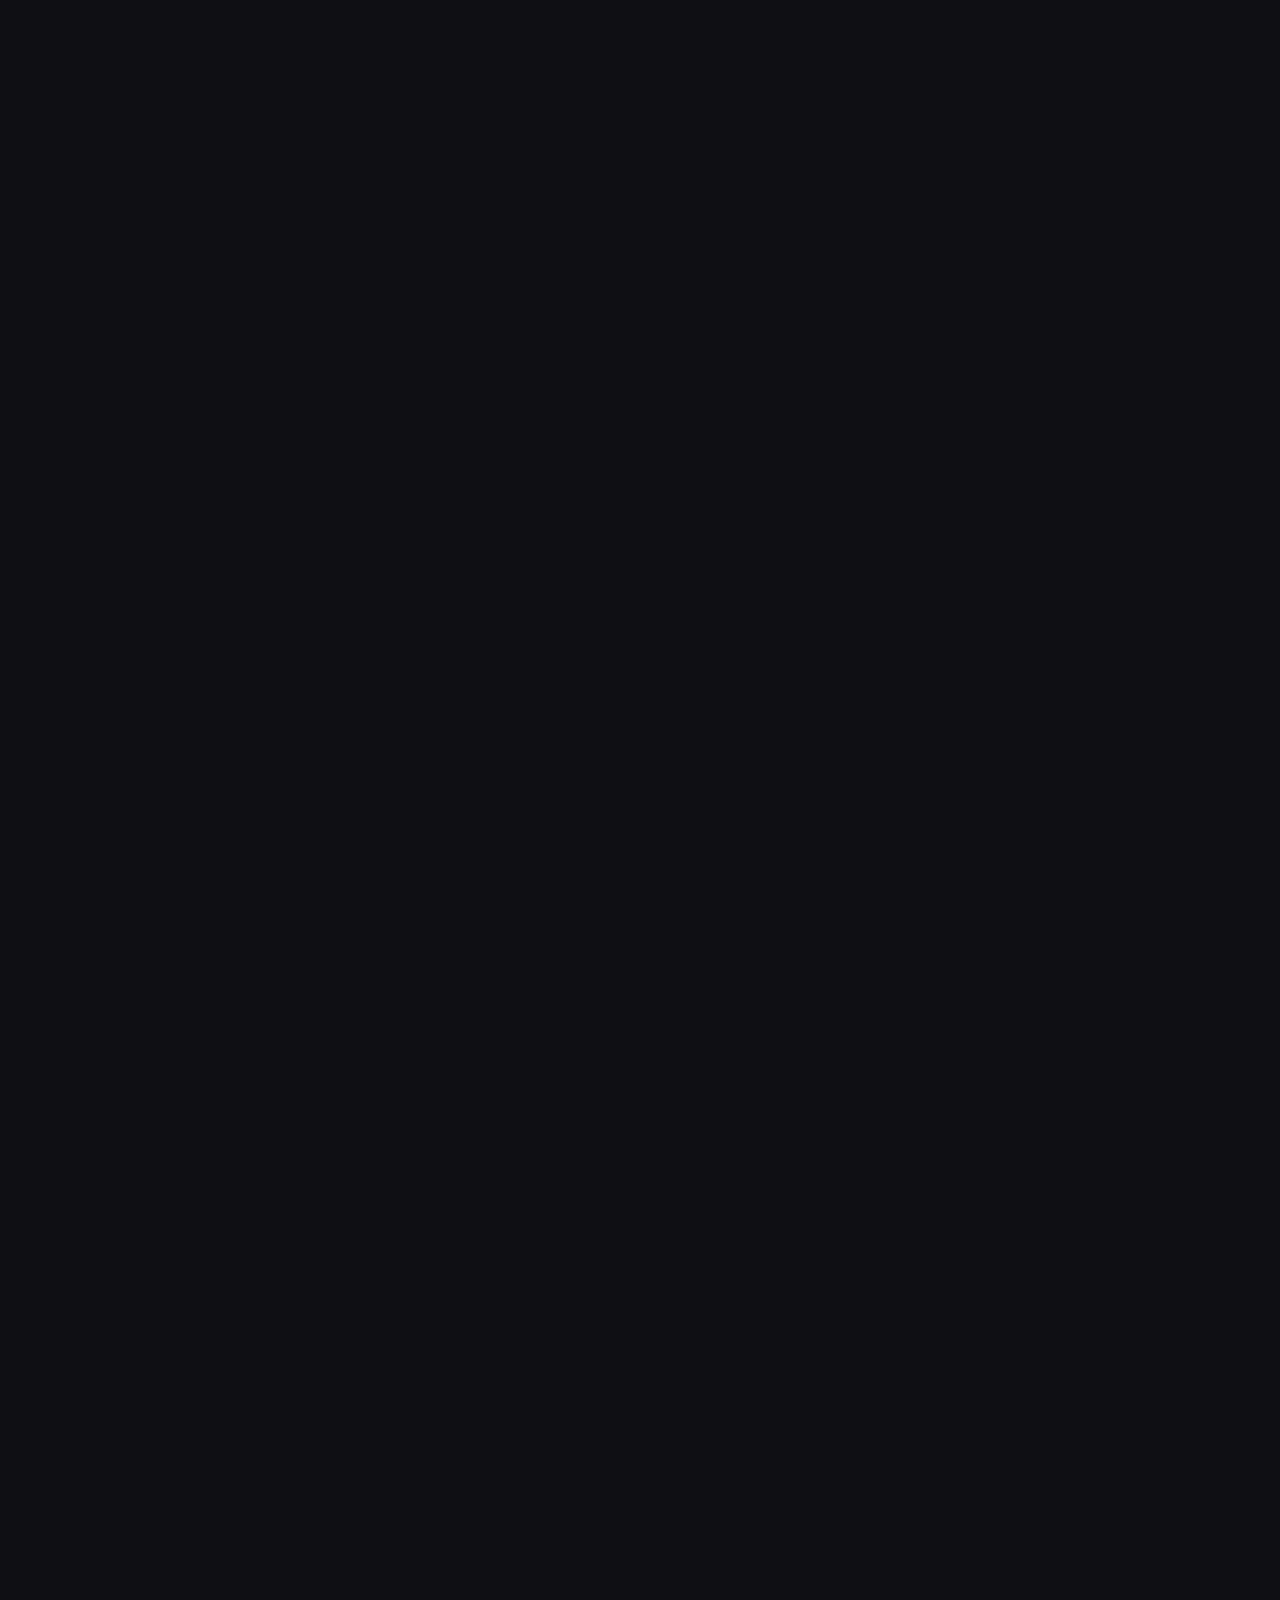
==== index.html @ 3dd62156 "Luxury portfolio redesign: champagne gold theme, premium animations, refined project cards" ====
<!-- Greater is He who is in me, than he who is in the world. Behold, "My grace is sufficient for you!" -->

<!DOCTYPE html>
<html lang="en">
<head>
    <meta charset="UTF-8">
    <meta name="viewport" content="width=device-width, initial-scale=1.0">
    <title>Wisani Chauke - Frontend Developer Portfolio</title>
    <meta name="description" content="Frontend Developer specializing in React, Vue.js, Angular. Building scalable web applications with modern technologies.">
    <meta name="keywords" content="Frontend Developer, React, Vue.js, Angular, TypeScript, Web Development">
    <meta name="author" content="Wisani Chauke">
    <link rel="stylesheet" href="assets/css/style.css">
    <link href="https://fonts.googleapis.com/css2?family=Inter:wght@300;400;500;600;700&family=Playfair+Display:wght@400;600;700&display=swap" rel="stylesheet">
    <link rel="stylesheet" href="https://cdnjs.cloudflare.com/ajax/libs/font-awesome/6.0.0/css/all.min.css">
</head>
<body>
    <!-- Navigation -->
    <nav class="navbar">
        <div class="nav-container">
            <div class="logo-text">Wisani Chauke</div>
            <ul class="nav-menu">
                <li><a href="#home" class="nav-link">Home</a></li>
                <li><a href="#about" class="nav-link">About</a></li>
                <li><a href="#skills" class="nav-link">Skills</a></li>
                <li><a href="#projects" class="nav-link">Projects</a></li>
                <li><a href="#contact" class="nav-link">Contact</a></li>
            </ul>
            <div class="theme-toggle">
                <button id="theme-toggle" aria-label="Toggle theme">
                    <span class="sun-icon">☀️</span>
                    <span class="moon-icon">🌙</span>
                </button>
            </div>
            <div class="hamburger" id="hamburger">
                <span></span>
                <span></span>
                <span></span>
            </div>
        </div>
    </nav>

    <!-- Hero Section -->
    <section id="home" class="hero">
        <div class="hero-background-effects">
            <div class="gradient-orb orb-1"></div>
            <div class="gradient-orb orb-2"></div>
            <div class="gradient-orb orb-3"></div>
        </div>
        <div class="hero-container">
            <div class="hero-content-premium">
                <div class="hero-badge">
                    <span class="badge-dot"></span>
                    <span>Available for Opportunities</span>
                </div>
                <h1 class="hero-title-premium">
                    <span class="title-line-1">Crafting</span>
                    <span class="title-line-2">Digital Solutions</span>
                    <span class="title-line-3">That Drive Results</span>
                </h1>
                <p class="hero-description">
                    Frontend Developer with <strong>99% accuracy</strong> track record from logistics operations. 
                    Specializing in <strong>React, Vue.js, and Angular</strong> to build scalable, 
                    user-focused applications that solve real business problems.
                </p>
                <div class="hero-stats-inline">
                    <div class="stat-inline">
                        <span class="stat-value">99%</span>
                        <span class="stat-text">Accuracy</span>
                    </div>
                    <div class="stat-divider"></div>
                    <div class="stat-inline">
                        <span class="stat-value">40%</span>
                        <span class="stat-text">Automation</span>
                    </div>
                    <div class="stat-divider"></div>
                    <div class="stat-inline">
                        <span class="stat-value">30%</span>
                        <span class="stat-text">Faster Dev</span>
                    </div>
                </div>
                <div class="hero-cta">
                    <a href="#projects" class="btn-premium btn-primary-premium">
                        <span>View Projects</span>
                        <i class="fas fa-arrow-right"></i>
                    </a>
                    <a href="#contact" class="btn-premium btn-secondary-premium">
                        <span>Let's Connect</span>
                        <i class="fas fa-paper-plane"></i>
                    </a>
                </div>
                <div class="hero-tech-stack">
                    <span class="tech-label">Tech Stack:</span>
                    <div class="tech-icons">
                        <span class="tech-icon" title="React">⚛️</span>
                        <span class="tech-icon" title="Vue.js">💚</span>
                        <span class="tech-icon" title="Angular">🅰️</span>
                        <span class="tech-icon" title="TypeScript">📘</span>
                        <span class="tech-icon" title="JavaScript">⚡</span>
                    </div>
                </div>
            </div>
        </div>
    </section>

    <!-- About Section -->
    <section id="about" class="about">
        <div class="container">
            <div class="section-header">
                <h2 class="section-title">About Me</h2>
                <p class="section-subtitle">
                    A passionate developer with expertise in modern web technologies
                </p>
            </div>
            <div class="about-content">
                <div class="about-text">
                    <p>
                        Frontend Developer with a proven track record of 99% accuracy and process excellence from logistics operations at DSV Transport & Logistics. Proficient in JavaScript, React, Vue.js, and Angular through intensive ALX Africa software engineering training. I specialize in building scalable, maintainable applications using modern frameworks and best practices.
                    </p>
                    <p>
                        I combine technical skills with real-world operational experience to build reliable, user-focused applications that solve business problems. Demonstrated ability to automate processes (40% efficiency gain), master new technologies rapidly, and deliver results in high-pressure environments. Based in Midrand, South Africa, delivering work that meets global standards.
                    </p>
                    <div class="about-stats">
                        <div class="stat">
                            <span class="stat-number">99%</span>
                            <span class="stat-label">Fulfillment Accuracy</span>
                        </div>
                        <div class="stat">
                            <span class="stat-number">40%</span>
                            <span class="stat-label">Process Automation</span>
                        </div>
                        <div class="stat">
                            <span class="stat-number">30%</span>
                            <span class="stat-label">Faster Development (AI)</span>
                        </div>
                    </div>
                </div>
            </div>
        </div>
    </section>

    <!-- Skills Section -->
    <section id="skills" class="skills">
        <div class="container">
            <div class="section-header">
                <h2 class="section-title">Technical Skills</h2>
                <p class="section-subtitle">
                    Modern technologies and frameworks I work with
                </p>
            </div>
            <div class="skills-grid">
                <div class="skill-category">
                    <h3><i class="fas fa-layer-group"></i> Frontend Frameworks</h3>
                    <div class="skill-tags">
                        <span class="skill-tag expert">Vue.js</span>
                        <span class="skill-tag expert">Angular</span>
                        <span class="skill-tag expert">React</span>
                        <span class="skill-tag expert">Nuxt.js</span>
                    </div>
                </div>
                <div class="skill-category">
                    <h3><i class="fas fa-code"></i> Languages & Core</h3>
                    <div class="skill-tags">
                        <span class="skill-tag expert">JavaScript</span>
                        <span class="skill-tag expert">TypeScript</span>
                        <span class="skill-tag expert">HTML/CSS</span>
                    </div>
                </div>
                <div class="skill-category">
                    <h3><i class="fas fa-vial"></i> Testing & Quality</h3>
                    <div class="skill-tags">
                        <span class="skill-tag advanced">Jest</span>
                        <span class="skill-tag advanced">Unit Testing</span>
                        <span class="skill-tag advanced">Test Automation</span>
                    </div>
                </div>
                <div class="skill-category">
                    <h3><i class="fas fa-tools"></i> DevOps & Tools</h3>
                    <div class="skill-tags">
                        <span class="skill-tag expert">Git/GitHub</span>
                        <span class="skill-tag advanced">CI/CD</span>
                        <span class="skill-tag advanced">Webpack</span>
                    </div>
                </div>
                <div class="skill-category">
                    <h3><i class="fas fa-palette"></i> Design & UX</h3>
                    <div class="skill-tags">
                        <span class="skill-tag advanced">Figma</span>
                        <span class="skill-tag advanced">Storybook</span>
                        <span class="skill-tag expert">Responsive Design</span>
                    </div>
                </div>
            </div>
        </div>
    </section>

    <!-- Education Section -->
    <section id="education" class="about">
        <div class="container">
            <div class="section-header">
                <h2 class="section-title">Education & Certifications</h2>
                <p class="section-subtitle">
                    Continuous learning and professional development
                </p>
            </div>
            <div class="about-content">
                <div class="about-text">
                    <div class="education-item">
                        <h3><i class="fas fa-code"></i> Software Engineering</h3>
                        <h4>ALX Africa</h4>
                        <p>Frontend Specialization - Advanced. Comprehensive training in modern JavaScript frameworks (React, Vue.js, Angular), responsive design, and industry-standard development practices.</p>
                    </div>
                    <div class="education-item">
                        <h3><i class="fas fa-graduation-cap"></i> Professional Foundations</h3>
                        <h4>ALX Africa</h4>
                        <p>Leadership & Communication Excellence. Professional development program covering communication, teamwork, and workplace excellence.</p>
                    </div>
                    <div class="education-item">
                        <h3><i class="fas fa-robot"></i> AI Starter Kit</h3>
                        <h4>ALX Africa</h4>
                        <p>AI & Skills Development. Comprehensive AI fundamentals covering machine learning, AI tools, and practical implementation for development acceleration.</p>
                    </div>
                </div>
            </div>
        </div>
    </section>

    <!-- Projects Section -->
    <section id="projects" class="projects">
        <div class="container">
            <div class="section-header-premium">
                <span class="section-label">Portfolio</span>
                <h2 class="section-title-premium">Featured Work</h2>
                <p class="section-subtitle-premium">
                    Crafting scalable solutions with modern frameworks and best practices
                </p>
            </div>
            <div class="projects-grid-premium">
                <div class="project-card-premium featured">
                    <div class="project-number">01</div>
                    <div class="project-image-premium">
                        <div class="project-gradient"></div>
                    </div>
                    <div class="project-content-premium">
                        <h3>Enterprise Design System</h3>
                        <p>Scalable component library with micro-frontend architecture, built for enterprise-level applications</p>
                        <div class="project-tech-premium">
                            <span>React</span>
                            <span>TypeScript</span>
                            <span>Storybook</span>
                            <span>Webpack</span>
                        </div>
                        <div class="project-links-premium">
                            <a href="https://enterprisedesignsystem.netlify.app/" target="_blank" class="project-link-btn">
                                <span>Live Demo</span>
                                <i class="fas fa-external-link-alt"></i>
                            </a>
                            <a href="https://github.com/okWiser/enterprise-design-system" target="_blank" class="project-link-icon">
                                <i class="fab fa-github"></i>
                            </a>
                        </div>
                    </div>
                </div>
                
                <div class="project-card-premium">
                    <div class="project-number">02</div>
                    <div class="project-image-premium">
                        <div class="project-gradient"></div>
                    </div>
                    <div class="project-content-premium">
                        <h3>AI-Powered SaaS Dashboard</h3>
                        <p>Real-time analytics platform with ML integration and advanced data visualization</p>
                        <div class="project-tech-premium">
                            <span>Vue.js</span>
                            <span>Nuxt.js</span>
                            <span>Vuetify</span>
                            <span>Pinia</span>
                        </div>
                        <div class="project-links-premium">
                            <a href="https://stratosai.netlify.app/" target="_blank" class="project-link-btn">
                                <span>Live Demo</span>
                                <i class="fas fa-external-link-alt"></i>
                            </a>
                            <a href="https://github.com/okWiser/StratosAI-Command-Center" target="_blank" class="project-link-icon">
                                <i class="fab fa-github"></i>
                            </a>
                        </div>
                    </div>
                </div>
                
                <div class="project-card-premium">
                    <div class="project-number">03</div>
                    <div class="project-image-premium">
                        <div class="project-gradient"></div>
                    </div>
                    <div class="project-content-premium">
                        <h3>Healthcare Management System</h3>
                        <p>HIPAA-compliant patient portal with telemedicine features and secure data handling</p>
                        <div class="project-status">In Development</div>
                        <div class="project-tech-premium">
                            <span>Angular</span>
                            <span>TypeScript</span>
                            <span>RxJS</span>
                            <span>NgRx</span>
                        </div>
                        <div class="project-links-premium">
                            <a href="https://mediq-wisani.netlify.app/" target="_blank" class="project-link-btn">
                                <span>Live Demo</span>
                                <i class="fas fa-external-link-alt"></i>
                            </a>
                            <a href="https://github.com/okWiser/MediQ" target="_blank" class="project-link-icon">
                                <i class="fab fa-github"></i>
                            </a>
                        </div>
                    </div>
                </div>
                
                <div class="project-card-premium">
                    <div class="project-number">04</div>
                    <div class="project-image-premium">
                        <div class="project-gradient"></div>
                    </div>
                    <div class="project-content-premium">
                        <h3>Currency Ease</h3>
                        <p>Enterprise-grade currency converter with PWA capabilities and offline functionality</p>
                        <div class="project-tech-premium">
                            <span>React</span>
                            <span>TypeScript</span>
                            <span>Zustand</span>
                            <span>Tailwind</span>
                        </div>
                        <div class="project-links-premium">
                            <a href="https://currency-ease.vercel.app/" target="_blank" class="project-link-btn">
                                <span>Live Demo</span>
                                <i class="fas fa-external-link-alt"></i>
                            </a>
                            <a href="https://github.com/okWiser/currency-converter" target="_blank" class="project-link-icon">
                                <i class="fab fa-github"></i>
                            </a>
                        </div>
                    </div>
                </div>
            </div>
        </div>
    </section>

    <!-- Contact Section -->
    <section id="contact" class="contact">
        <div class="container">
            <div class="section-header">
                <h2 class="section-title">Let's Create Something Extraordinary</h2>
                <p class="section-subtitle">
                    Transform your vision into reality. Reach out for collaborations, opportunities, or just to connect.
                </p>
            </div>
            <div class="contact-wrapper">
                <div class="contact-form-section">
                    <div class="form-header">
                        <h3>Send a Message</h3>
                        <p>I'll respond within 24 hours</p>
                    </div>
                    <form class="contact-form" id="contactForm">
                        <div class="form-row">
                            <div class="form-group">
                                <label for="name">Full Name</label>
                                <input type="text" id="name" name="name" placeholder="John Doe" required>
                            </div>
                            <div class="form-group">
                                <label for="email">Email Address</label>
                                <input type="email" id="email" name="email" placeholder="john@example.com" required>
                            </div>
                        </div>
                        <div class="form-group">
                            <label for="subject">Subject</label>
                            <input type="text" id="subject" name="subject" placeholder="Project Inquiry" required>
                        </div>
                        <div class="form-group">
                            <label for="message">Message</label>
                            <textarea id="message" name="message" rows="5" placeholder="Tell me about your project or inquiry..." required></textarea>
                        </div>
                        <button type="submit" class="btn btn-primary btn-submit">
                            <span>Send Message</span>
                            <i class="fas fa-paper-plane"></i>
                        </button>
                    </form>
                </div>
                
                <div class="contact-card-wrapper">
                    <div class="contact-card">
                        <div class="card-glow"></div>
                        <div class="card-content">
                            <div class="card-icon">
                                <i class="fas fa-address-card"></i>
                            </div>
                            <h3>Complete Contact Details</h3>
                            <p>Access my full contact information, social profiles, and download my resume</p>
                            <div class="card-features">
                                <div class="feature-item">
                                    <i class="fas fa-check-circle"></i>
                                    <span>Direct Contact Info</span>
                                </div>
                                <div class="feature-item">
                                    <i class="fas fa-check-circle"></i>
                                    <span>Social Profiles</span>
                                </div>
                                <div class="feature-item">
                                    <i class="fas fa-check-circle"></i>
                                    <span>Resume Download</span>
                                </div>
                                <div class="feature-item">
                                    <i class="fas fa-check-circle"></i>
                                    <span>QR Code Access</span>
                                </div>
                            </div>
                            <a href="contact.html" class="btn-card-primary">
                                <span>View Full Contact Page</span>
                                <i class="fas fa-arrow-right"></i>
                            </a>
                        </div>
                    </div>
                </div>
            </div>
        </div>
    </section>

    <script src="assets/js/script.js"></script>
</body>
</html>
---- assets/css/style.css ----
/* Reset and Base Styles */
* {
    margin: 0;
    padding: 0;
    box-sizing: border-box;
}

:root {
    /* Sophisticated Luxury Color Palette */
    --bg-primary: #0f0f14;
    --bg-secondary: #1a1a24;
    --bg-tertiary: #252532;
    --text-primary: #f5f5f7;
    --text-secondary: #c4c4cc;
    --text-muted: #8e8e93;
    
    /* Elegant Accent Colors - Inspired by luxury brands */
    --accent-primary: #c9a55a;      /* Champagne Gold */
    --accent-secondary: #9b7e5c;    /* Bronze */
    --accent-tertiary: #d4af6a;     /* Warm Gold */
    --accent-highlight: #e8d4a8;    /* Light Gold */
    --accent-success: #7fb069;      /* Sage Green */
    
    --border-color: #2d2d3a;
    --glass-bg: rgba(255, 255, 255, 0.03);
    --glass-border: rgba(201, 165, 90, 0.15);
    
    /* Typography */
    --font-primary: 'Inter', -apple-system, BlinkMacSystemFont, sans-serif;
    --font-display: 'Playfair Display', serif;
    
    /* Spacing */
    --section-padding: 120px 0;
    --container-padding: 0 2rem;
    
    /* Transitions */
    --transition: all 0.3s cubic-bezier(0.4, 0, 0.2, 1);
}

[data-theme="light"] {
    --bg-primary: #fafaf9;
    --bg-secondary: #f5f5f4;
    --bg-tertiary: #e7e5e4;
    --text-primary: #1c1917;
    --text-secondary: #57534e;
    --text-muted: #a8a29e;
    
    --accent-primary: #a67c52;      /* Rich Brown Gold */
    --accent-secondary: #8b6f47;    /* Deep Bronze */
    --accent-tertiary: #c9a55a;     /* Bright Gold */
    --accent-highlight: #d4af6a;    /* Light Gold */
    --accent-success: #6b9b5a;      /* Forest Green */
    
    --border-color: #e7e5e4;
    --glass-bg: rgba(0, 0, 0, 0.02);
    --glass-border: rgba(166, 124, 82, 0.2);
}

html {
    scroll-behavior: smooth;
}

body {
    font-family: var(--font-primary);
    background-color: var(--bg-primary);
    color: var(--text-primary);
    line-height: 1.6;
    overflow-x: hidden;
}

.container {
    max-width: 1200px;
    margin: 0 auto;
    padding: var(--container-padding);
}

/* Navigation */
.navbar {
    position: fixed;
    top: 0;
    width: 100%;
    background: rgba(10, 10, 10, 0.8);
    backdrop-filter: blur(20px);
    border-bottom: 1px solid var(--border-color);
    z-index: 1000;
    transition: var(--transition);
}

[data-theme="light"] .navbar {
    background: rgba(255, 255, 255, 0.8);
}

.nav-container {
    max-width: 1200px;
    margin: 0 auto;
    padding: 1rem 2rem;
    display: flex;
    justify-content: space-between;
    align-items: center;
}

.logo-text {
    font-family: var(--font-display);
    font-size: 1.5rem;
    font-weight: 700;
    background: linear-gradient(135deg, var(--accent-primary), var(--accent-secondary));
    -webkit-background-clip: text;
    -webkit-text-fill-color: transparent;
}

.nav-menu {
    display: flex;
    list-style: none;
    gap: 1.5rem;
}

.nav-link {
    color: var(--text-secondary);
    text-decoration: none;
    font-weight: 500;
    transition: var(--transition);
    position: relative;
}

.nav-link:hover {
    color: var(--accent-primary);
}

.nav-link::after {
    content: '';
    position: absolute;
    bottom: -5px;
    left: 0;
    width: 0;
    height: 2px;
    background: var(--accent-primary);
    transition: var(--transition);
}

.nav-link:hover::after {
    width: 100%;
}

.theme-toggle button {
    background: none;
    border: none;
    color: var(--text-primary);
    cursor: pointer;
    padding: 0.5rem;
    border-radius: 50%;
    transition: var(--transition);
}

.theme-toggle button:hover {
    background: var(--glass-bg);
}

/* Theme Toggle Icons - Complete Reset */
.theme-toggle .sun-icon,
.theme-toggle .moon-icon {
    display: none;
    font-size: 1.2rem;
}

/* Light mode - show moon icon only */
html[data-theme="light"] .theme-toggle .moon-icon {
    display: inline-block;
}

html[data-theme="light"] .theme-toggle .sun-icon {
    display: none;
}

/* Dark mode - show sun icon only */
html[data-theme="dark"] .theme-toggle .sun-icon,
html:not([data-theme]) .theme-toggle .sun-icon {
    display: inline-block;
}

html[data-theme="dark"] .theme-toggle .moon-icon,
html:not([data-theme]) .theme-toggle .moon-icon {
    display: none;
}

.hamburger {
    display: none;
    flex-direction: column;
    cursor: pointer;
}

.hamburger span {
    width: 25px;
    height: 3px;
    background: var(--text-primary);
    margin: 3px 0;
    transition: var(--transition);
}

/* Hero Section */
.hero {
    min-height: 100vh;
    display: flex;
    align-items: center;
    padding: 120px 0 80px;
    background: linear-gradient(135deg, var(--bg-primary) 0%, var(--bg-secondary) 100%);
    position: relative;
    overflow: hidden;
}

.hero::before {
    content: '';
    position: absolute;
    top: 0;
    left: 0;
    right: 0;
    bottom: 0;
    background: 
        radial-gradient(circle at 20% 50%, rgba(59, 130, 246, 0.1) 0%, transparent 50%),
        radial-gradient(circle at 80% 80%, rgba(139, 92, 246, 0.1) 0%, transparent 50%),
        radial-gradient(circle at 40% 20%, rgba(251, 191, 36, 0.1) 0%, transparent 50%);
}

.hero-container {
    max-width: 1200px;
    margin: 0 auto;
    padding: 0 2rem;
    position: relative;
    z-index: 2;
}

.hero-content {
    display: grid;
    grid-template-columns: 1fr 1fr;
    gap: 4rem;
    align-items: center;
}

.hero-title {
    font-family: var(--font-display);
    font-size: clamp(2.5rem, 5vw, 4rem);
    font-weight: 700;
    line-height: 1.1;
    margin-bottom: 1.5rem;
}

.gradient-text {
    background: linear-gradient(135deg, var(--accent-primary), var(--accent-secondary));
    -webkit-background-clip: text;
    -webkit-text-fill-color: transparent;
}

.typewriter {
    display: inline-block;
    border-right: 2px solid var(--accent-primary);
    white-space: nowrap;
    overflow: hidden;
    animation: typing 3.5s steps(30, end), blink-caret 0.75s step-end infinite;
}

@keyframes typing {
    from { width: 0 }
    to { width: 100% }
}

@keyframes blink-caret {
    from, to { border-color: transparent }
    50% { border-color: var(--accent-primary) }
}

.hero-subtitle {
    font-size: 1.25rem;
    color: var(--text-secondary);
    margin-bottom: 1.25rem;
    line-height: 1.6;
}

.hero-buttons {
    display: flex;
    gap: 1rem;
    flex-wrap: wrap;
}

.btn {
    padding: 1rem 2rem;
    border: none;
    border-radius: 50px;
    font-weight: 600;
    text-decoration: none;
    display: inline-flex;
    align-items: center;
    justify-content: center;
    transition: var(--transition);
    cursor: pointer;
    font-size: 1rem;
}

.btn-primary {
    background: linear-gradient(135deg, var(--accent-primary), var(--accent-secondary));
    color: white;
    box-shadow: 0 4px 15px rgba(59, 130, 246, 0.4);
}

.btn-primary:hover {
    transform: translateY(-2px);
    box-shadow: 0 8px 25px rgba(59, 130, 246, 0.6);
}

.btn-secondary {
    background: transparent;
    color: var(--text-primary);
    border: 2px solid var(--border-color);
}

.btn-secondary:hover {
    background: var(--accent-primary);
    color: white;
    border-color: var(--accent-primary);
}

.hero-visual {
    position: relative;
}

.hero-image-container {
    position: relative;
    width: 400px;
    height: 400px;
    margin: 0 auto;
}

.hero-image {
    width: 100%;
    height: 100%;
    background: linear-gradient(135deg, var(--accent-primary), var(--accent-secondary));
    border-radius: 50%;
    position: relative;
    overflow: hidden;
    box-shadow: 0 20px 40px rgba(0, 0, 0, 0.3);
}

.hero-image::before {
    content: '';
    position: absolute;
    top: 50%;
    left: 50%;
    transform: translate(-50%, -50%);
    width: 80%;
    height: 80%;
    background: var(--bg-primary);
    border-radius: 50%;
}

.floating-elements {
    position: absolute;
    top: 0;
    left: 0;
    width: 100%;
    height: 100%;
}

.floating-element {
    position: absolute;
    width: 20px;
    height: 20px;
    background: var(--accent-gold);
    border-radius: 50%;
    opacity: 0.7;
    animation: float 6s ease-in-out infinite;
}

.floating-element:nth-child(1) {
    top: 20%;
    left: 10%;
    animation-delay: 0s;
}

.floating-element:nth-child(2) {
    top: 60%;
    right: 10%;
    animation-delay: 2s;
}

.floating-element:nth-child(3) {
    bottom: 20%;
    left: 30%;
    animation-delay: 4s;
}

@keyframes float {
    0%, 100% {
        transform: translateY(0px) rotate(0deg);
    }
    50% {
        transform: translateY(-20px) rotate(180deg);
    }
}

/* Section Styles */
.section-header {
    text-align: center;
    margin-bottom: 4rem;
}

.section-title {
    font-family: var(--font-display);
    font-size: clamp(2rem, 4vw, 3rem);
    font-weight: 600;
    margin-bottom: 1rem;
    background: linear-gradient(135deg, var(--text-primary), var(--text-secondary));
    -webkit-background-clip: text;
    -webkit-text-fill-color: transparent;
}

.section-subtitle {
    font-size: 1.25rem;
    color: var(--text-secondary);
    max-width: 600px;
    margin: 0 auto;
}

/* Projects Section */
.projects {
    padding: var(--section-padding);
    background: var(--bg-primary);
}

.projects-grid {
    display: grid;
    grid-template-columns: repeat(auto-fit, minmax(350px, 1fr));
    gap: 1.5rem;
    margin-top: 3rem;
}

.project-card {
    background: var(--glass-bg);
    border: 1px solid var(--glass-border);
    border-radius: 12px;
    overflow: hidden;
    transition: var(--transition);
    cursor: pointer;
    opacity: 0.7;
}

.project-card:hover {
    transform: translateY(-8px);
    box-shadow: 0 20px 40px rgba(0, 0, 0, 0.2);
    opacity: 1;
}

.project-image {
    height: 250px;
    background: linear-gradient(135deg, var(--accent-primary), var(--accent-secondary));
    position: relative;
    overflow: hidden;
}

.project-overlay {
    position: absolute;
    top: 0;
    left: 0;
    right: 0;
    bottom: 0;
    background: rgba(0, 0, 0, 0.8);
    color: white;
    padding: 2rem;
    display: flex;
    flex-direction: column;
    justify-content: center;
    opacity: 0;
    transition: var(--transition);
}

.project-card:hover .project-overlay {
    opacity: 1;
}

.project-overlay h3 {
    font-size: 1.5rem;
    font-weight: 600;
    margin-bottom: 1rem;
}

.project-overlay p {
    margin-bottom: 1.5rem;
    line-height: 1.6;
}

.project-tech {
    display: flex;
    flex-wrap: wrap;
    gap: 0.5rem;
}

.project-tech span {
    background: rgba(255, 255, 255, 0.2);
    padding: 0.25rem 0.75rem;
    border-radius: 16px;
    font-size: 0.75rem;
    font-weight: 500;
}

/* About Section */
.about {
    padding: var(--section-padding);
    background: var(--bg-secondary);
}

.about-content {
    display: grid;
    grid-template-columns: 2fr 1fr;
    gap: 4rem;
    align-items: center;
}

.about-text p {
    font-size: 1.125rem;
    color: var(--text-secondary);
    margin-bottom: 1.25rem;
    line-height: 1.8;
}

.about-stats {
    display: flex;
    gap: 1.5rem;
    flex-wrap: wrap;
}

.stat {
    text-align: center;
}

.stat-number {
    display: block;
    font-size: 2.5rem;
    font-weight: 700;
    color: var(--accent-primary);
    font-family: var(--font-display);
}

.stat-label {
    font-size: 0.75rem;
    color: var(--text-secondary);
    text-transform: uppercase;
    letter-spacing: 0.05em;
}

/* Education Items */
.education-item {
    margin-bottom: 1.25rem;
}

.education-item h3 {
    font-size: 1.25rem;
    font-weight: 600;
    color: var(--text-primary);
    margin-bottom: 0.5rem;
    display: flex;
    align-items: center;
    gap: 0.75rem;
}

.education-item h3 i {
    color: var(--accent-primary);
    font-size: 1.1rem;
}

.education-item h4 {
    font-size: 1rem;
    font-weight: 500;
    color: var(--accent-secondary);
    margin-bottom: 0.75rem;
}

.education-item p {
    font-size: 1rem;
    color: var(--text-secondary);
    line-height: 1.6;
    margin-bottom: 0;
}

/* Contact Section Styles */
.contact-section {
    padding: 120px 0;
    background: var(--bg-primary);
    position: relative;
    min-height: 100vh;
}

.contact-section::before {
    content: '';
    position: absolute;
    top: 0;
    left: 0;
    right: 0;
    bottom: 0;
    background: 
        radial-gradient(circle at 20% 80%, rgba(59, 130, 246, 0.05) 0%, transparent 50%),
        radial-gradient(circle at 80% 20%, rgba(139, 92, 246, 0.05) 0%, transparent 50%);
    z-index: 1;
}

.contact-section .container {
    position: relative;
    z-index: 2;
}

.contact-content {
    display: grid;
    grid-template-columns: 1fr 1fr;
    gap: 4rem;
    align-items: start;
}

.contact-info {
    display: flex;
    flex-direction: column;
    gap: 1.5rem;
}

.contact-subtitle {
    font-family: var(--font-display);
    font-size: 1.5rem;
    font-weight: 600;
    margin-bottom: 1rem;
    color: var(--text-primary);
}

.contact-details {
    display: flex;
    flex-direction: column;
    gap: 1.5rem;
}

.contact-item {
    display: flex;
    align-items: center;
    gap: 1rem;
    padding: 1rem;
    background: var(--glass-bg);
    border: 1px solid var(--glass-border);
    border-radius: 12px;
    transition: var(--transition);
}

.contact-item:hover {
    background: var(--bg-secondary);
    transform: translateY(-2px);
}

.contact-icon {
    width: 40px;
    height: 40px;
    display: flex;
    align-items: center;
    justify-content: center;
    background: linear-gradient(135deg, var(--accent-primary), var(--accent-secondary));
    border-radius: 50%;
    font-size: 1.2rem;
    flex-shrink: 0;
}

.contact-item h4 {
    font-size: 1rem;
    font-weight: 600;
    color: var(--text-primary);
    margin-bottom: 0.25rem;
}

.contact-item a,
.contact-item p {
    color: var(--text-secondary);
    text-decoration: none;
    transition: var(--transition);
}

.contact-item a:hover {
    color: var(--accent-primary);
}

.resume-download {
    background: var(--glass-bg);
    border: 1px solid var(--glass-border);
    border-radius: 12px;
    padding: 2rem;
    text-align: center;
}

.resume-download p {
    color: var(--text-secondary);
    margin-bottom: 1.5rem;
}

.download-btn {
    display: inline-flex;
    align-items: center;
    gap: 0.5rem;
    padding: 1rem 2rem;
    background: linear-gradient(135deg, var(--accent-primary), var(--accent-secondary));
    color: white;
    text-decoration: none;
    border-radius: 50px;
    font-weight: 600;
    transition: var(--transition);
    box-shadow: 0 4px 15px rgba(59, 130, 246, 0.4);
}

.download-btn:hover {
    transform: translateY(-2px);
    box-shadow: 0 8px 25px rgba(59, 130, 246, 0.6);
}

.download-icon {
    font-size: 1.2rem;
}

.contact-form-container {
    background: var(--glass-bg);
    border: 1px solid var(--glass-border);
    border-radius: 12px;
    padding: 2rem;
}

.contact-form {
    display: flex;
    flex-direction: column;
    gap: 1.5rem;
}

.form-group {
    display: flex;
    flex-direction: column;
    gap: 0.5rem;
}

.form-group label {
    font-size: 0.75rem;
    font-weight: 600;
    color: var(--text-primary);
}

.form-group input,
.form-group textarea {
    padding: 1rem;
    background: var(--bg-secondary);
    border: 1px solid var(--border-color);
    border-radius: 8px;
    color: var(--text-primary);
    font-family: var(--font-primary);
    transition: var(--transition);
}

.form-group input:focus,
.form-group textarea:focus {
    outline: none;
    border-color: var(--accent-primary);
    box-shadow: 0 0 0 2px rgba(59, 130, 246, 0.2);
}

.form-group input::placeholder,
.form-group textarea::placeholder {
    color: var(--text-muted);
}

.submit-btn {
    display: inline-flex;
    align-items: center;
    justify-content: center;
    gap: 0.5rem;
    padding: 1rem 2rem;
    background: linear-gradient(135deg, var(--accent-primary), var(--accent-secondary));
    color: white;
    border: none;
    border-radius: 50px;
    font-weight: 600;
    cursor: pointer;
    transition: var(--transition);
    box-shadow: 0 4px 15px rgba(59, 130, 246, 0.4);
}

.submit-btn:hover {
    transform: translateY(-2px);
    box-shadow: 0 8px 25px rgba(59, 130, 246, 0.6);
}

.send-icon {
    font-size: 1.2rem;
    transition: var(--transition);
}

.submit-btn:hover .send-icon {
    transform: translateX(4px);
}

/* Contact Section for other pages */
.contact {
    padding: var(--section-padding);
    background: var(--bg-secondary);
    position: relative;
    overflow: hidden;
}

.contact::before {
    content: '';
    position: absolute;
    top: 0;
    left: 0;
    right: 0;
    bottom: 0;
    background: 
        radial-gradient(circle at 10% 20%, rgba(59, 130, 246, 0.08) 0%, transparent 40%),
        radial-gradient(circle at 90% 80%, rgba(139, 92, 246, 0.08) 0%, transparent 40%);
    pointer-events: none;
}

.contact .container {
    position: relative;
    z-index: 2;
}

.contact-wrapper {
    display: grid;
    grid-template-columns: 1.5fr 1fr;
    gap: 4rem;
    align-items: start;
    margin-top: 3rem;
}

/* Contact Form Section */
.contact-form-section {
    background: var(--glass-bg);
    border: 1px solid var(--glass-border);
    border-radius: 24px;
    padding: 3rem;
    backdrop-filter: blur(10px);
    box-shadow: 0 20px 60px rgba(0, 0, 0, 0.1);
}

.form-header {
    margin-bottom: 1.25rem;
}

.form-header h3 {
    font-family: var(--font-display);
    font-size: 2rem;
    font-weight: 600;
    color: var(--text-primary);
    margin-bottom: 0.5rem;
}

.form-header p {
    color: var(--text-secondary);
    font-size: 1rem;
}

.contact-form {
    display: flex;
    flex-direction: column;
    gap: 1.5rem;
}

.form-row {
    display: grid;
    grid-template-columns: 1fr 1fr;
    gap: 1.5rem;
}

.form-group {
    display: flex;
    flex-direction: column;
    gap: 0.5rem;
}

.form-group label {
    font-size: 0.75rem;
    font-weight: 600;
    color: var(--text-primary);
    text-transform: uppercase;
    letter-spacing: 0.05em;
}

.form-group input,
.form-group textarea {
    padding: 1rem 1.25rem;
    background: var(--bg-primary);
    border: 2px solid var(--border-color);
    border-radius: 12px;
    color: var(--text-primary);
    font-family: var(--font-primary);
    font-size: 1rem;
    transition: var(--transition);
}

.form-group input:focus,
.form-group textarea:focus {
    outline: none;
    border-color: var(--accent-primary);
    box-shadow: 0 0 0 4px rgba(59, 130, 246, 0.1);
    transform: translateY(-2px);
}

.form-group input::placeholder,
.form-group textarea::placeholder {
    color: var(--text-muted);
}

.form-group textarea {
    resize: vertical;
    min-height: 120px;
}

.btn-submit {
    margin-top: 1rem;
    display: inline-flex;
    align-items: center;
    justify-content: center;
    gap: 0.75rem;
    padding: 1.25rem 2.5rem;
    font-size: 1.1rem;
}

.btn-submit i {
    transition: transform 0.3s ease;
}

.btn-submit:hover i {
    transform: translateX(5px);
}

/* Contact Card Wrapper */
.contact-card-wrapper {
    position: sticky;
    top: 120px;
}

/* Elegant Contact Card */
.contact-card {
    position: relative;
    background: linear-gradient(135deg, var(--bg-primary) 0%, var(--bg-secondary) 100%);
    border: 2px solid var(--glass-border);
    border-radius: 32px;
    padding: 3rem 2.5rem;
    overflow: hidden;
    box-shadow: 
        0 20px 60px rgba(0, 0, 0, 0.15),
        inset 0 1px 0 rgba(255, 255, 255, 0.1);
    transition: all 0.5s cubic-bezier(0.4, 0, 0.2, 1);
}

.contact-card::before {
    content: '';
    position: absolute;
    top: 0;
    left: 0;
    right: 0;
    height: 4px;
    background: linear-gradient(90deg, 
        var(--accent-primary) 0%, 
        var(--accent-secondary) 50%, 
        var(--accent-gold) 100%);
}

.contact-card:hover {
    transform: translateY(-10px) scale(1.02);
    box-shadow: 
        0 30px 80px rgba(0, 0, 0, 0.25),
        inset 0 1px 0 rgba(255, 255, 255, 0.15);
    border-color: var(--accent-primary);
}

/* Animated Glow Effect */
.card-glow {
    position: absolute;
    top: -50%;
    left: -50%;
    width: 200%;
    height: 200%;
    background: radial-gradient(circle, 
        rgba(59, 130, 246, 0.15) 0%, 
        transparent 70%);
    opacity: 0;
    transition: opacity 0.5s ease;
    pointer-events: none;
}

.contact-card:hover .card-glow {
    opacity: 1;
    animation: rotateGlow 8s linear infinite;
}

@keyframes rotateGlow {
    0% { transform: rotate(0deg); }
    100% { transform: rotate(360deg); }
}

/* Card Content */
.card-content {
    position: relative;
    z-index: 2;
    text-align: center;
}

.card-icon {
    width: 80px;
    height: 80px;
    margin: 0 auto 1.5rem;
    background: linear-gradient(135deg, var(--accent-primary), var(--accent-secondary));
    border-radius: 24px;
    display: flex;
    align-items: center;
    justify-content: center;
    font-size: 2.5rem;
    color: white;
    box-shadow: 0 10px 30px rgba(59, 130, 246, 0.4);
    transition: var(--transition);
}

.contact-card:hover .card-icon {
    transform: scale(1.1) rotate(5deg);
    box-shadow: 0 15px 40px rgba(59, 130, 246, 0.6);
}

.card-content h3 {
    font-family: var(--font-display);
    font-size: 1.4rem;
    font-weight: 600;
    color: var(--text-primary);
    margin-bottom: 1rem;
    line-height: 1.3;
}

.card-content > p {
    color: var(--text-secondary);
    font-size: 1rem;
    line-height: 1.6;
    margin-bottom: 1.25rem;
}

/* Card Features */
.card-features {
    display: grid;
    gap: 1rem;
    margin-bottom: 1.25rem;
    text-align: left;
}

.feature-item {
    display: flex;
    align-items: center;
    gap: 0.75rem;
    padding: 0.75rem 1rem;
    background: var(--glass-bg);
    border: 1px solid var(--glass-border);
    border-radius: 12px;
    transition: var(--transition);
}

.feature-item:hover {
    background: var(--bg-secondary);
    transform: translateX(5px);
}

.feature-item i {
    color: var(--accent-primary);
    font-size: 1.1rem;
    flex-shrink: 0;
}

.feature-item span {
    color: var(--text-primary);
    font-weight: 500;
    font-size: 0.95rem;
}

/* Card Primary Button */
.btn-card-primary {
    display: inline-flex;
    align-items: center;
    justify-content: center;
    gap: 0.75rem;
    padding: 1.25rem 2.5rem;
    background: linear-gradient(135deg, var(--accent-primary), var(--accent-secondary));
    color: white;
    text-decoration: none;
    border-radius: 50px;
    font-weight: 600;
    font-size: 1.1rem;
    transition: all 0.3s ease;
    box-shadow: 0 10px 30px rgba(59, 130, 246, 0.4);
    position: relative;
    overflow: hidden;
}

.btn-card-primary::before {
    content: '';
    position: absolute;
    top: 0;
    left: -100%;
    width: 100%;
    height: 100%;
    background: linear-gradient(90deg, transparent, rgba(255,255,255,0.3), transparent);
    transition: left 0.5s;
}

.btn-card-primary:hover::before {
    left: 100%;
}

.btn-card-primary:hover {
    transform: translateY(-3px);
    box-shadow: 0 15px 40px rgba(59, 130, 246, 0.6);
}

.btn-card-primary i {
    transition: transform 0.3s ease;
}

.btn-card-primary:hover i {
    transform: translateX(5px);
}

/* Responsive Contact Section */
@media (max-width: 968px) {
    .contact-wrapper {
        grid-template-columns: 1fr;
        gap: 3rem;
    }
    
    .contact-card-wrapper {
        position: relative;
        top: 0;
    }
    
    .contact-form-section {
        padding: 2rem;
    }
    
    .form-row {
        grid-template-columns: 1fr;
    }
}

@media (max-width: 640px) {
    .contact-form-section {
        padding: 1.5rem;
    }
    
    .form-header h3 {
        font-size: 1.5rem;
    }
    
    .contact-card {
        padding: 2rem 1.5rem;
    }
    
    .card-content h3 {
        font-size: 1.5rem;
    }
    
    .btn-card-primary,
    .btn-submit {
        padding: 1rem 2rem;
        font-size: 1rem;
    }
}

/* Resume Section Styles */
.resume-options {
    display: flex;
    gap: 1.5rem;
    align-items: center;
    justify-content: center;
    margin: 1.5rem 0;
}

.qr-container {
    display: flex;
    flex-direction: column;
    align-items: center;
    text-align: center;
}

.qr-code {
    width: 120px;
    height: 120px;
    border-radius: 8px;
    border: 2px solid var(--border-color);
    object-fit: cover;
    margin-bottom: 0.5rem;
}

.qr-fallback-img {
    width: 120px;
    height: 120px;
    border-radius: 8px;
    border: 2px solid var(--border-color);
}

.download-container {
    display: flex;
    flex-direction: column;
    align-items: center;
    text-align: center;
}

.qr-text,
.download-text {
    font-size: 0.75rem;
    color: var(--text-secondary);
    margin: 0;
}

/* Contact Options Styles */
.contact-options {
    display: grid;
    grid-template-columns: 4fr 1fr;
    gap: 3rem;
    margin-bottom: 0;
    align-items: start;
}

.contact-left {
    text-align: left;
}

.contact-left h3 {
    font-size: 1.5rem;
    margin-bottom: 0.75rem;
    color: var(--text-primary);
    font-weight: 600;
}

.contact-left p {
    margin-bottom: 1.25rem;
    color: var(--text-secondary);
    font-size: 1.1rem;
    line-height: 1.6;
}

.contact-right {
    position: relative;
    text-align: center;
    display: flex;
    flex-direction: column;
    align-items: center;
    justify-content: center;
    padding: 3rem 2rem;
    background: linear-gradient(135deg, var(--glass-bg), rgba(59, 130, 246, 0.05));
    border: 1px solid var(--glass-border);
    border-radius: 16px;
    box-shadow: 0 10px 30px rgba(0, 0, 0, 0.1);
    backdrop-filter: blur(10px);
    transition: var(--transition);
    margin-left: 2rem;
}

.contact-right::before {
    content: '';
    position: absolute;
    top: -2px;
    left: -2px;
    right: -2px;
    bottom: -2px;
    background: linear-gradient(135deg, var(--accent-primary), var(--accent-secondary));
    border-radius: 22px;
    z-index: -1;
    opacity: 0;
    transition: var(--transition);
}

.contact-right:hover::before {
    opacity: 0.3;
}

.contact-right:hover {
    transform: translateY(-5px);
    box-shadow: 0 20px 40px rgba(0, 0, 0, 0.15);
}

.contact-page-btn {
    display: inline-flex;
    align-items: center;
    gap: 0.75rem;
    margin-bottom: 1rem;
    padding: 1rem 2rem;
    font-size: 1.1rem;
    font-weight: 600;
    border-radius: 50px;
    transition: var(--transition);
}

.contact-page-btn:hover {
    transform: translateY(-2px);
    box-shadow: 0 8px 25px rgba(59, 130, 246, 0.4);
}

.contact-right p {
    font-size: 0.95rem;
    color: var(--text-secondary);
    margin: 0;
    line-height: 1.5;
    font-weight: 500;
}

.contact-right i {
    font-size: 1.2rem;
}
.footer {
    background: var(--bg-tertiary);
    padding: 2rem 0;
    margin-top: 4rem;
}

.footer-content {
    display: flex;
    justify-content: space-between;
    align-items: center;
    flex-wrap: wrap;
    gap: 1rem;
}

.footer-links {
    display: flex;
    gap: 1.5rem;
}

.footer-links a {
    color: var(--text-secondary);
    text-decoration: none;
    transition: var(--transition);
}

.footer-links a:hover {
    color: var(--accent-primary);
}

/* Responsive Design */
@media (max-width: 768px) {
    .hero-content {
        grid-template-columns: 1fr;
        text-align: center;
        gap: 1.5rem;
    }
    
    .hero-image-container {
        width: 300px;
        height: 300px;
    }
    
    .about-content {
        grid-template-columns: 1fr;
        gap: 1.5rem;
    }
    
    .projects-grid {
        grid-template-columns: 1fr;
        gap: 1.5rem;
    }
    
    .project-card {
        min-height: 250px;
    }
    
    .contact-content {
        grid-template-columns: 1fr;
        gap: 1.5rem;
    }
    
    .contact-item {
        flex-direction: column;
        text-align: center;
    }
    
    .contact-icon {
        margin-bottom: 0.5rem;
    }
    
    .nav-menu {
        position: fixed;
        left: -100%;
        top: 70px;
        flex-direction: column;
        background-color: var(--bg-primary);
        width: 100%;
        text-align: center;
        transition: 0.3s;
        box-shadow: 0 10px 27px rgba(0, 0, 0, 0.05);
        border-top: 1px solid var(--border-color);
        z-index: 999;
    }
    
    .nav-menu.active {
        left: 0;
    }
    
    .nav-menu li {
        margin: 1rem 0;
    }
    
    .hamburger {
        display: flex;
    }
    
    .hamburger.active span:nth-child(2) {
        opacity: 0;
    }
    
    .hamburger.active span:nth-child(1) {
        transform: translateY(8px) rotate(45deg);
    }
    
    .hamburger.active span:nth-child(3) {
        transform: translateY(-8px) rotate(-45deg);
    }
    
    .logo-text {
        font-size: 1.2rem;
    }
}

@media (max-width: 480px) {
    .hero {
        padding: 100px 0 60px;
    }
    
    .section-padding {
        --section-padding: 80px 0;
    }
    
    .hero-buttons {
        flex-direction: column;
        align-items: center;
    }
    
    .about-stats {
        justify-content: center;
    }
    
    .contact-section {
        padding: 80px 0;
    }
    
    .contact-content {
        gap: 1.5rem;
    }
    
    .contact-form-container {
        padding: 1.5rem;
    }
}

/* Skills Section */
.skills {
    padding: var(--section-padding);
    background: var(--bg-primary);
}

.skills-grid {
    display: grid;
    grid-template-columns: repeat(auto-fit, minmax(490px, 1fr));
    gap: 1.5rem;
    margin-top: 3rem;
}

.skill-category {
    background: var(--glass-bg);
    border: 1px solid var(--glass-border);
    border-radius: 12px;
    padding: 2rem;
    transition: var(--transition);
}

.skill-category:hover {
    transform: translateY(-5px);
    box-shadow: 0 10px 30px rgba(0, 0, 0, 0.15);
    border-color: var(--accent-primary);
}

.skill-category h3 {
    font-size: 1.25rem;
    font-weight: 600;
    color: var(--text-primary);
    margin-bottom: 1.5rem;
    display: flex;
    align-items: center;
    gap: 0.75rem;
}

.skill-category h3 i {
    color: var(--accent-primary);
    font-size: 1.1rem;
}

.skill-tags {
    display: flex;
    flex-wrap: wrap;
    gap: 0.75rem;
}

.skill-tag {
    padding: 0.35rem 0.75rem;
    border-radius: 16px;
    font-size: 0.75rem;
    font-weight: 500;
    transition: var(--transition);
    cursor: default;
}

.skill-tag.expert {
    background: linear-gradient(135deg, var(--accent-primary), var(--accent-secondary));
    color: white;
    box-shadow: 0 4px 12px rgba(59, 130, 246, 0.3);
}

.skill-tag.expert:hover {
    transform: translateY(-2px);
    box-shadow: 0 6px 16px rgba(59, 130, 246, 0.4);
}

.skill-tag.advanced {
    background: var(--bg-secondary);
    color: var(--text-primary);
    border: 1px solid var(--border-color);
}

.skill-tag.advanced:hover {
    background: var(--bg-tertiary);
    border-color: var(--accent-primary);
}

/* Responsive Skills Grid */
@media (max-width: 768px) {
    .skills-grid {
        grid-template-columns: 1fr;
        gap: 1.5rem;
    }
    
    .skill-category {
        padding: 1.5rem;
    }
}

/* Performance Optimizations */
* {
    -webkit-font-smoothing: antialiased;
    -moz-osx-font-smoothing: grayscale;
}

img, video {
    max-width: 100%;
    height: auto;
}

/* Accessibility Improvements */
.sr-only {
    position: absolute;
    width: 1px;
    height: 1px;
    padding: 0;
    margin: -1px;
    overflow: hidden;
    clip: rect(0, 0, 0, 0);
    white-space: nowrap;
    border-width: 0;
}

:focus-visible {
    outline: 2px solid var(--accent-primary);
    outline-offset: 2px;
}

/* Loading Animation */
body {
    opacity: 0;
    transition: opacity 0.3s ease-in;
}

body.loaded {
    opacity: 1;
}

/* Scroll Animations */
.animate-in {
    animation: fadeInUp 0.6s ease-out forwards;
}

@keyframes fadeInUp {
    from {
        opacity: 0;
        transform: translateY(30px);
    }
    to {
        opacity: 1;
        transform: translateY(0);
    }
}

/* Improved Project Card Hover */
.project-card {
    position: relative;
    overflow: hidden;
}

.project-card::before {
    content: '';
    position: absolute;
    top: 0;
    left: -100%;
    width: 100%;
    height: 100%;
    background: linear-gradient(90deg, transparent, rgba(255,255,255,0.1), transparent);
    transition: left 0.5s;
}

.project-card:hover::before {
    left: 100%;
}

/* Smooth Transitions for Theme Toggle */
* {
    transition: background-color 0.3s ease, color 0.3s ease, border-color 0.3s ease;
}

/* Print Styles */
@media print {
    .navbar, .theme-toggle, .hamburger, .hero-buttons, .contact-form {
        display: none;
    }
    
    body {
        background: white;
        color: black;
    }
    
    .section {
        page-break-inside: avoid;
    }
}

/* Reduced Motion for Accessibility */
@media (prefers-reduced-motion: reduce) {
    *,
    *::before,
    *::after {
        animation-duration: 0.01ms !important;
        animation-iteration-count: 1 !important;
        transition-duration: 0.01ms !important;
        scroll-behavior: auto !important;
    }
}

/* Contact Hero Section */
.contact-hero {
    padding: 140px 0 60px;
    background: linear-gradient(135deg, var(--bg-primary) 0%, var(--bg-secondary) 100%);
    position: relative;
    overflow: hidden;
}

.contact-hero::before {
    content: '';
    position: absolute;
    top: 0;
    left: 0;
    right: 0;
    bottom: 0;
    background: 
        radial-gradient(circle at 20% 50%, rgba(59, 130, 246, 0.1) 0%, transparent 50%),
        radial-gradient(circle at 80% 80%, rgba(139, 92, 246, 0.1) 0%, transparent 50%);
}

.contact-hero-content {
    text-align: center;
    position: relative;
    z-index: 2;
}

.contact-hero-title {
    font-family: var(--font-display);
    font-size: clamp(2.5rem, 5vw, 4rem);
    font-weight: 700;
    margin-bottom: 1.5rem;
    line-height: 1.1;
}

.contact-hero-subtitle {
    font-size: 1.25rem;
    color: var(--text-secondary);
    max-width: 700px;
    margin: 0 auto;
    line-height: 1.6;
}

/* Contact Grid Layout */
.contact-grid {
    display: grid;
    grid-template-columns: 1fr 1fr;
    gap: 3rem;
    margin-top: -40px;
    position: relative;
    z-index: 10;
}

/* Contact Info Card */
.contact-info-card {
    background: var(--glass-bg);
    border: 1px solid var(--glass-border);
    border-radius: 32px;
    padding: 3rem;
    backdrop-filter: blur(10px);
    box-shadow: 0 20px 60px rgba(0, 0, 0, 0.1);
}

.info-card-header {
    text-align: center;
    margin-bottom: 3rem;
}

.info-icon-large {
    width: 100px;
    height: 88px;
    margin: 0 auto 1.5rem;
    background: linear-gradient(135deg, var(--accent-primary), var(--accent-secondary));
    border-radius: 28px;
    display: flex;
    align-items: center;
    justify-content: center;
    font-size: 3rem;
    color: white;
    box-shadow: 0 15px 40px rgba(59, 130, 246, 0.4);
    animation: float 6s ease-in-out infinite;
}

.info-card-header h2 {
    font-family: var(--font-display);
    font-size: 2rem;
    font-weight: 600;
    color: var(--text-primary);
    margin-bottom: 0.5rem;
}

.info-card-header p {
    color: var(--text-secondary);
    font-size: 1rem;
}

/* Contact Details Elegant */
.contact-details-elegant {
    display: flex;
    flex-direction: column;
    gap: 1.5rem;
    margin-bottom: 3rem;
}

.contact-detail-item {
    display: flex;
    gap: 1.5rem;
    padding: 1.5rem;
    background: var(--bg-primary);
    border: 1px solid var(--border-color);
    border-radius: 12px;
    transition: var(--transition);
}

.contact-detail-item:hover {
    transform: translateX(10px);
    border-color: var(--accent-primary);
    box-shadow: 0 10px 30px rgba(0, 0, 0, 0.1);
}

.detail-icon {
    width: 50px;
    height: 50px;
    flex-shrink: 0;
    background: linear-gradient(135deg, var(--accent-primary), var(--accent-secondary));
    border-radius: 12px;
    display: flex;
    align-items: center;
    justify-content: center;
    font-size: 1.5rem;
    color: white;
}

.detail-content {
    flex: 1;
}

.detail-content h4 {
    font-size: 1rem;
    font-weight: 600;
    color: var(--text-primary);
    margin-bottom: 0.5rem;
    text-transform: uppercase;
    letter-spacing: 0.05em;
}

.detail-content p,
.detail-link {
    color: var(--text-secondary);
    font-size: 1.1rem;
    text-decoration: none;
    transition: var(--transition);
    display: block;
    margin-bottom: 0.25rem;
}

.detail-link:hover {
    color: var(--accent-primary);
}

.detail-note {
    font-size: 0.85rem;
    color: var(--text-muted);
    font-style: italic;
}

/* Resume Section Elegant */
.resume-section-elegant {
    padding: 2rem;
    background: linear-gradient(135deg, var(--bg-primary), var(--bg-secondary));
    border: 2px solid var(--glass-border);
    border-radius: 16px;
    text-align: center;
}

.resume-header {
    display: flex;
    align-items: center;
    justify-content: center;
    gap: 0.75rem;
    margin-bottom: 1rem;
}

.resume-header i {
    font-size: 1.5rem;
    color: var(--accent-primary);
}

.resume-header h3 {
    font-family: var(--font-display);
    font-size: 1.5rem;
    font-weight: 600;
    color: var(--text-primary);
}

.resume-section-elegant > p {
    color: var(--text-secondary);
    margin-bottom: 1.25rem;
}

.resume-options-elegant {
    display: flex;
    gap: 1.5rem;
    align-items: center;
    justify-content: center;
}

.qr-section {
    text-align: center;
}

.qr-wrapper {
    position: relative;
    width: 140px;
    height: 140px;
    margin: 0 auto 1rem;
}

.qr-code-elegant {
    width: 100%;
    height: 100%;
    border-radius: 12px;
    border: 3px solid var(--border-color);
    object-fit: cover;
    transition: var(--transition);
}

.qr-wrapper:hover .qr-code-elegant {
    border-color: var(--accent-primary);
    transform: scale(1.05);
}

.qr-overlay {
    position: absolute;
    top: 0;
    left: 0;
    right: 0;
    bottom: 0;
    background: rgba(0, 0, 0, 0.8);
    border-radius: 12px;
    display: flex;
    align-items: center;
    justify-content: center;
    opacity: 0;
    transition: var(--transition);
}

.qr-overlay i {
    font-size: 3rem;
    color: white;
}

.qr-wrapper:hover .qr-overlay {
    opacity: 1;
}

.qr-label,
.download-label {
    font-size: 0.75rem;
    color: var(--text-secondary);
}

.download-section {
    text-align: center;
}

.download-btn-elegant {
    display: inline-flex;
    align-items: center;
    gap: 0.75rem;
    padding: 1rem 2rem;
    background: linear-gradient(135deg, var(--accent-primary), var(--accent-secondary));
    color: white;
    text-decoration: none;
    border-radius: 50px;
    font-weight: 600;
    font-size: 1rem;
    transition: var(--transition);
    box-shadow: 0 10px 30px rgba(59, 130, 246, 0.4);
    margin-bottom: 1rem;
}

.download-btn-elegant:hover {
    transform: translateY(-3px);
    box-shadow: 0 15px 40px rgba(59, 130, 246, 0.6);
}

/* Contact Form Card */
.contact-form-card {
    background: var(--glass-bg);
    border: 1px solid var(--glass-border);
    border-radius: 32px;
    padding: 3rem;
    backdrop-filter: blur(10px);
    box-shadow: 0 20px 60px rgba(0, 0, 0, 0.1);
}

.form-card-header {
    text-align: center;
    margin-bottom: 2.5rem;
}

.form-card-header h2 {
    font-family: var(--font-display);
    font-size: 2rem;
    font-weight: 600;
    color: var(--text-primary);
    margin-bottom: 0.5rem;
}

.form-card-header p {
    color: var(--text-secondary);
    font-size: 1rem;
}

/* Contact Form Elegant */
.contact-form-elegant {
    display: flex;
    flex-direction: column;
    gap: 1.5rem;
}

.form-group-elegant {
    display: flex;
    flex-direction: column;
    gap: 0.75rem;
}

.form-group-elegant label {
    display: flex;
    align-items: center;
    gap: 0.5rem;
    font-size: 0.75rem;
    font-weight: 600;
    color: var(--text-primary);
    text-transform: uppercase;
    letter-spacing: 0.05em;
}

.form-group-elegant label i {
    color: var(--accent-primary);
    font-size: 1rem;
}

.form-group-elegant input,
.form-group-elegant textarea {
    padding: 1.25rem 1.5rem;
    background: var(--bg-primary);
    border: 2px solid var(--border-color);
    border-radius: 12px;
    color: var(--text-primary);
    font-family: var(--font-primary);
    font-size: 1rem;
    transition: var(--transition);
}

.form-group-elegant input:focus,
.form-group-elegant textarea:focus {
    outline: none;
    border-color: var(--accent-primary);
    box-shadow: 0 0 0 4px rgba(59, 130, 246, 0.1);
    transform: translateY(-2px);
}

.form-group-elegant textarea {
    resize: vertical;
    min-height: 88px;
}

.submit-btn-elegant {
    display: inline-flex;
    align-items: center;
    justify-content: center;
    gap: 0.75rem;
    padding: 1.25rem 2.5rem;
    background: linear-gradient(135deg, var(--accent-primary), var(--accent-secondary));
    color: white;
    border: none;
    border-radius: 50px;
    font-weight: 600;
    font-size: 1.1rem;
    cursor: pointer;
    transition: var(--transition);
    box-shadow: 0 10px 30px rgba(59, 130, 246, 0.4);
    margin-top: 1rem;
}

.submit-btn-elegant:hover {
    transform: translateY(-3px);
    box-shadow: 0 15px 40px rgba(59, 130, 246, 0.6);
}

.submit-btn-elegant i {
    transition: transform 0.3s ease;
}

.submit-btn-elegant:hover i {
    transform: translateX(5px);
}

/* Responsive Contact Page */
@media (max-width: 968px) {
    .contact-grid {
        grid-template-columns: 1fr;
        gap: 1.5rem;
    }
    
    .contact-info-card,
    .contact-form-card {
        padding: 2rem;
    }
    
    .resume-options-elegant {
        flex-direction: column;
        gap: 1.5rem;
    }
}

@media (max-width: 640px) {
    .contact-hero {
        padding: 120px 0 40px;
    }
    
    .contact-hero-title {
        font-size: 2rem;
    }
    
    .contact-info-card,
    .contact-form-card {
        padding: 1.5rem;
    }
    
    .info-icon-large {
        width: 80px;
        height: 80px;
        font-size: 2.5rem;
    }
    
    .contact-detail-item {
        flex-direction: column;
        text-align: center;
    }
    
    .detail-icon {
        margin: 0 auto;
    }
}

/* ========================================
   PREMIUM PORTFOLIO REDESIGN
   ======================================== */

/* Premium Hero Section */
.hero {
    min-height: 100vh;
    display: flex;
    align-items: center;
    padding: 140px 0 100px;
    position: relative;
    overflow: hidden;
    background: var(--bg-primary);
}

.hero-background-effects {
    position: absolute;
    top: 0;
    left: 0;
    width: 100%;
    height: 100%;
    overflow: hidden;
    z-index: 1;
}

.gradient-orb {
    position: absolute;
    border-radius: 50%;
    filter: blur(80px);
    opacity: 0.3;
    animation: float 20s ease-in-out infinite;
}

.orb-1 {
    width: 500px;
    height: 500px;
    background: radial-gradient(circle, var(--accent-primary), transparent);
    top: -10%;
    left: -10%;
    animation-delay: 0s;
}

.orb-2 {
    width: 400px;
    height: 400px;
    background: radial-gradient(circle, var(--accent-secondary), transparent);
    bottom: -10%;
    right: -5%;
    animation-delay: 7s;
}

.orb-3 {
    width: 350px;
    height: 350px;
    background: radial-gradient(circle, var(--accent-gold), transparent);
    top: 50%;
    right: 10%;
    animation-delay: 14s;
}

.hero-container {
    position: relative;
    z-index: 2;
}

.hero-content-premium {
    max-width: 900px;
    margin: 0 auto;
    text-align: center;
}

.hero-badge {
    display: inline-flex;
    align-items: center;
    gap: 0.5rem;
    padding: 0.5rem 1.25rem;
    background: var(--glass-bg);
    border: 1px solid var(--glass-border);
    border-radius: 50px;
    margin-bottom: 1.25rem;
    backdrop-filter: blur(10px);
    animation: fadeInUp 0.8s ease-out;
}

.badge-dot {
    width: 8px;
    height: 8px;
    background: #10b981;
    border-radius: 50%;
    animation: pulse 2s ease-in-out infinite;
}

@keyframes pulse {
    0%, 100% { opacity: 1; transform: scale(1); }
    50% { opacity: 0.5; transform: scale(1.2); }
}

.hero-badge span {
    font-size: 0.75rem;
    font-weight: 500;
    color: var(--text-secondary);
}

.hero-title-premium {
    font-family: var(--font-display);
    font-size: clamp(2.5rem, 7vw, 4.5rem);
    font-weight: 700;
    line-height: 1.1;
    margin-bottom: 1.25rem;
    animation: fadeInUp 0.8s ease-out 0.2s both;
}

.title-line {
    display: block;
}

.gradient-text-premium {`n    background: linear-gradient(135deg, var(--accent-tertiary) 0%, var(--accent-primary) 50%, var(--accent-secondary) 100%);`n    -webkit-background-clip: text;`n    -webkit-text-fill-color: transparent;`n    background-clip: text;`n    font-weight: 800;`n}

.hero-description {
    font-size: 1.25rem;
    line-height: 1.8;
    color: var(--text-secondary);
    margin-bottom: 3rem;
    max-width: 700px;
    margin-left: auto;
    margin-right: auto;
    animation: fadeInUp 0.8s ease-out 0.4s both;
}

.hero-description strong {
    color: var(--text-primary);
    font-weight: 600;
}

.hero-stats-inline {
    display: flex;
    align-items: center;
    justify-content: center;
    gap: 1.5rem;
    margin-bottom: 3rem;
    animation: fadeInUp 0.8s ease-out 0.6s both;
}

.stat-inline {
    display: flex;
    flex-direction: column;
    align-items: center;
}

.stat-value {
    font-size: 2.5rem;
    font-weight: 700;
    font-family: var(--font-display);
    background: linear-gradient(135deg, var(--accent-primary), var(--accent-secondary));
    -webkit-background-clip: text;
    -webkit-text-fill-color: transparent;
    line-height: 1;
    margin-bottom: 0.25rem;
}

.stat-text {
    font-size: 0.75rem;
    color: var(--text-muted);
    text-transform: uppercase;
    letter-spacing: 0.1em;
}

.stat-divider {
    width: 1px;
    height: 40px;
    background: var(--border-color);
}

.hero-cta {
    display: flex;
    gap: 1rem;
    justify-content: center;
    flex-wrap: wrap;
    margin-bottom: 4rem;
    animation: fadeInUp 0.8s ease-out 0.8s both;
}

.btn-premium {
    display: inline-flex;
    align-items: center;
    gap: 0.75rem;
    padding: 1.25rem 2.5rem;
    border-radius: 50px;
    font-weight: 600;
    font-size: 0.9rem;
    text-decoration: none;
    transition: all 0.3s cubic-bezier(0.4, 0, 0.2, 1);
    position: relative;
    overflow: hidden;
}

.btn-primary-premium {
    background: linear-gradient(135deg, var(--accent-primary), var(--accent-secondary));
    color: white;
    box-shadow: 0 10px 30px rgba(59, 130, 246, 0.4);
}

.btn-primary-premium::before {
    content: '';
    position: absolute;
    top: 0;
    left: -100%;
    width: 100%;
    height: 100%;
    background: linear-gradient(90deg, transparent, rgba(255,255,255,0.3), transparent);
    transition: left 0.5s;
}

.btn-primary-premium:hover::before {
    left: 100%;
}

.btn-primary-premium:hover {
    transform: translateY(-3px);
    box-shadow: 0 15px 40px rgba(59, 130, 246, 0.6);
}

.btn-secondary-premium {
    background: transparent;
    color: var(--text-primary);
    border: 2px solid var(--border-color);
}

.btn-secondary-premium:hover {
    background: var(--glass-bg);
    border-color: var(--accent-primary);
    transform: translateY(-3px);
}

.hero-tech-stack {
    display: flex;
    align-items: center;
    justify-content: center;
    gap: 1.5rem;
    animation: fadeInUp 0.8s ease-out 1s both;
}

.tech-label {
    font-size: 0.75rem;
    color: var(--text-muted);
    text-transform: uppercase;
    letter-spacing: 0.1em;
}

.tech-icons {
    display: flex;
    gap: 1rem;
}

.tech-icon {
    font-size: 1.5rem;
    transition: transform 0.3s ease;
    cursor: default;
}

.tech-icon:hover {
    transform: scale(1.2) rotate(5deg);
}

/* Premium Section Headers */
.section-header-premium {
    text-align: center;
    margin-bottom: 5rem;
}

.section-label {
    display: inline-block;
    padding: 0.5rem 1.25rem;
    background: var(--glass-bg);
    border: 1px solid var(--glass-border);
    border-radius: 50px;
    font-size: 0.75rem;
    font-weight: 600;
    color: var(--accent-primary);
    text-transform: uppercase;
    letter-spacing: 0.1em;
    margin-bottom: 1.5rem;
}

.section-title-premium {
    font-family: var(--font-display);
    font-size: clamp(2.5rem, 5vw, 4rem);
    font-weight: 700;
    margin-bottom: 1.5rem;
    background: linear-gradient(135deg, var(--text-primary), var(--text-secondary));
    -webkit-background-clip: text;
    -webkit-text-fill-color: transparent;
}

.section-subtitle-premium {
    font-size: 1.25rem;
    color: var(--text-secondary);
    max-width: 600px;
    margin: 0 auto;
    line-height: 1.6;
}

/* Premium Projects Grid */
.projects-grid-premium {
    display: grid;
    grid-template-columns: repeat(auto-fit, minmax(500px, 1fr));
    gap: 1.5rem;
}

.project-card-premium {
    position: relative;
    background: var(--glass-bg);
    border: 1px solid var(--glass-border);
    border-radius: 24px;
    padding: 2rem;
    transition: all 0.5s cubic-bezier(0.4, 0, 0.2, 1);
    overflow: hidden;
}

.project-card-premium::before {
    content: '';
    position: absolute;
    top: 0;
    left: 0;
    right: 0;
    height: 3px;
    background: linear-gradient(90deg, var(--accent-primary), var(--accent-secondary), var(--accent-gold));
    opacity: 0;
    transition: opacity 0.3s ease;
}

.project-card-premium:hover::before {
    opacity: 1;
}

.project-card-premium:hover {
    transform: translateY(-10px);
    box-shadow: 0 30px 60px rgba(0, 0, 0, 0.2);
    border-color: var(--accent-primary);
}

.project-card-premium.featured { grid-column: span 1; }

.project-number {
    position: absolute;
    top: 1.25rem;
    right: 1.25rem;
    font-size: 2.5rem;
    font-weight: 700;
    font-family: var(--font-display);
    color: var(--glass-border);
    line-height: 1;
    z-index: 1;`n    opacity: 0.7;`n    color: rgba(255, 255, 255, 0.15);
}`n`n[data-theme="light"] .project-number {`n    color: #57534e;`n    opacity: 0.6;`n}

.project-image-premium {
    width: 100%;
    height: 88px;
    border-radius: 12px;
    margin-bottom: 1.25rem;
    position: relative;
    overflow: hidden;
}

.project-gradient {
    width: 100%;
    height: 100%;
    background: linear-gradient(135deg, var(--accent-primary), var(--accent-secondary));
    opacity: 0.8;
    transition: transform 0.5s ease;
}

.project-card-premium:hover .project-gradient {
    transform: scale(1.1);
}

.project-content-premium h3 {
    font-family: var(--font-display);
    font-size: 1.4rem;
    font-weight: 600;
    color: var(--text-primary);
    margin-bottom: 1rem;
}

.project-content-premium p {
    font-size: 0.9rem;
    color: var(--text-secondary);
    line-height: 1.5;
    margin-bottom: 1.5rem;
}

.project-status {
    display: inline-block;
    padding: 0.25rem 0.75rem;
    background: rgba(251, 191, 36, 0.1);
    border: 1px solid var(--accent-gold);
    border-radius: 16px;
    font-size: 0.75rem;
    font-weight: 600;
    color: var(--accent-gold);
    text-transform: uppercase;
    letter-spacing: 0.05em;
    margin-bottom: 1rem;
}

.project-tech-premium {
    display: flex;
    flex-wrap: wrap;
    gap: 0.75rem;
    margin-bottom: 1.25rem;
}

.project-tech-premium span {
    padding: 0.35rem 0.75rem;
    background: var(--bg-secondary);
    border: 1px solid var(--border-color);
    border-radius: 16px;
    font-size: 0.75rem;
    font-weight: 500;
    color: var(--text-primary);
    transition: all 0.3s ease;
}

.project-tech-premium span:hover {
    background: var(--accent-primary);
    color: white;
    border-color: var(--accent-primary);
    transform: translateY(-2px);
}

.project-links-premium {
    display: flex;
    gap: 1rem;
    align-items: center;
}

.project-link-btn {
    display: inline-flex;
    align-items: center;
    gap: 0.5rem;
    padding: 0.75rem 1.5rem;
    background: linear-gradient(135deg, var(--accent-primary), var(--accent-secondary));
    color: white;
    text-decoration: none;
    border-radius: 50px;
    font-weight: 600;
    font-size: 0.95rem;
    transition: all 0.3s ease;
    box-shadow: 0 4px 15px rgba(59, 130, 246, 0.3);
}

.project-link-btn:hover {
    transform: translateY(-2px);
    box-shadow: 0 8px 25px rgba(59, 130, 246, 0.5);
}

.project-link-icon {
    width: 40px;
    height: 40px;
    display: flex;
    align-items: center;
    justify-content: center;
    background: var(--glass-bg);
    border: 1px solid var(--glass-border);
    border-radius: 50%;
    color: var(--text-primary);
    text-decoration: none;
    font-size: 1.1rem;
    transition: all 0.3s ease;
}

.project-link-icon:hover {
    background: var(--accent-primary);
    color: white;
    border-color: var(--accent-primary);
    transform: rotate(360deg);
}

/* Responsive Premium Design */
@media (max-width: 1024px) {
    .projects-grid-premium {
        grid-template-columns: 1fr;
    }
    
    .project-card-premium.featured { grid-column: span 1; }
}

@media (max-width: 768px) {
    .hero-title-premium {
        font-size: 2.5rem;
    }
    
    .hero-stats-inline {
        flex-direction: column;
        gap: 1.5rem;
    }
    
    .stat-divider {
        display: none;
    }
    
    .hero-cta {
        flex-direction: column;
        align-items: center;
    }
    
    .btn-premium {
        width: 100%;
        max-width: 300px;
        justify-content: center;
    }
    
    .hero-tech-stack {
        flex-direction: column;
        gap: 1rem;
    }
    
    .project-card-premium {
        padding: 1.5rem;
    }
    
    .project-number {
        font-size: 3rem;
        top: 1.5rem;
        right: 1.5rem;
    }
}



/* ========================================
   GALACTICO WORLD-CLASS ENHANCEMENTS
   ======================================== */

/* Premium Shine Effect on Hover */
.project-card-premium::after {`n    content: '';`n    position: absolute;`n    top: -50%;`n    left: -50%;`n    width: 200%;`n    height: 200%;`n    background: linear-gradient(`n        45deg,`n        transparent 30%,`n        rgba(255, 255, 255, 0.1) 50%,`n        transparent 70%`n    );`n    transform: rotate(45deg);`n    transition: all 0.6s ease;`n    opacity: 0;`n    pointer-events: none;`n}

.project-card-premium:hover::after {
    opacity: 1;
    animation: shine 1.5s ease-in-out;
}

@keyframes shine {
    0% { transform: translateX(-100%) translateY(-100%) rotate(45deg); }
    100% { transform: translateX(100%) translateY(100%) rotate(45deg); }
}

/* Elegant Scroll Reveal */
.project-card-premium,
.skill-category,
.education-item {
    opacity: 0;
    transform: translateY(30px);
    animation: revealElement 0.8s ease-out forwards;
}

.project-card-premium:nth-child(1) { animation-delay: 0.1s; }
.project-card-premium:nth-child(2) { animation-delay: 0.2s; }
.project-card-premium:nth-child(3) { animation-delay: 0.3s; }
.project-card-premium:nth-child(4) { animation-delay: 0.4s; }

@keyframes revealElement {
    to {
        opacity: 1;
        transform: translateY(0);
    }
}

/* Premium Button Ripple Effect */
.btn-premium,
.btn-card-primary,
.project-link-btn {
    position: relative;
    overflow: hidden;
}

.btn-premium::after,
.btn-card-primary::after,
.project-link-btn::after {
    content: '';
    position: absolute;
    top: 50%;
    left: 50%;
    width: 0;
    height: 0;
    border-radius: 50%;
    background: rgba(255, 255, 255, 0.3);
    transform: translate(-50%, -50%);
    transition: width 0.6s, height 0.6s;
}

.btn-premium:active::after,
.btn-card-primary:active::after,
.project-link-btn:active::after {
    width: 300px;
    height: 300px;
}

/* Luxury Gradient Border Animation */
.contact-card,
.project-card-premium,
.skill-category {
    position: relative;
    background-clip: padding-box;
}

.contact-card::after,
.project-card-premium.featured::after {
    content: '';
    position: absolute;
    top: -2px;
    left: -2px;
    right: -2px;
    bottom: -2px;
    background: linear-gradient(
        45deg,
        var(--accent-primary),
        var(--accent-secondary),
        var(--accent-tertiary),
        var(--accent-primary)
    );
    background-size: 300% 300%;
    border-radius: inherit;
    z-index: -1;
    opacity: 0;
    transition: opacity 0.5s ease;
    animation: gradientShift 3s ease infinite;
}

.contact-card:hover::after,
.project-card-premium.featured:hover::after {
    opacity: 0.5;
}

@keyframes gradientShift {
    0%, 100% { background-position: 0% 50%; }
    50% { background-position: 100% 50%; }
}

/* Sophisticated Text Reveal */
.hero-title-premium .title-line {
    display: block;
    overflow: hidden;
}

.hero-title-premium .title-line span {
    display: inline-block;
    animation: slideUp 0.8s cubic-bezier(0.65, 0, 0.35, 1) forwards;
}

@keyframes slideUp {
    from {
        transform: translateY(100%);
        opacity: 0;
    }
    to {
        transform: translateY(0);
        opacity: 1;
    }
}

/* Premium Cursor Trail Effect */
.hero,
.projects,
.contact {
    position: relative;
}

/* Elegant Number Counter Animation */
.stat-value,
.stat-inline .stat-value {
    background: linear-gradient(
        135deg,
        var(--accent-primary) 0%,
        var(--accent-secondary) 50%,
        var(--accent-tertiary) 100%
    );
    background-size: 200% 200%;
    -webkit-background-clip: text;
    -webkit-text-fill-color: transparent;
    animation: gradientFlow 3s ease infinite;
}

@keyframes gradientFlow {
    0%, 100% { background-position: 0% 50%; }
    50% { background-position: 100% 50%; }
}

/* World-Class Hover States */
.nav-link,
.project-tech-premium span,
.skill-tag {
    position: relative;
    transition: all 0.3s cubic-bezier(0.4, 0, 0.2, 1);
}

.nav-link::before,
.project-tech-premium span::before {
    content: '';
    position: absolute;
    bottom: 0;
    left: 50%;
    width: 0;
    height: 2px;
    background: linear-gradient(90deg, var(--accent-primary), var(--accent-secondary));
    transform: translateX(-50%);
    transition: width 0.3s ease;
}

.nav-link:hover::before,
.project-tech-premium span:hover::before {
    width: 100%;
}

/* Premium Shadow Depth */
.project-card-premium:hover,
.contact-card:hover,
.skill-category:hover {
    box-shadow: 
        0 30px 60px rgba(0, 0, 0, 0.15),
        0 10px 20px rgba(201, 165, 90, 0.1),
        inset 0 1px 0 rgba(255, 255, 255, 0.1);
}

/* Galactico Typography Enhancement */
.section-title-premium,
.hero-title-premium {
    text-shadow: 0 2px 10px rgba(0, 0, 0, 0.1);
    letter-spacing: -0.02em;
}

/* Elite Status Badge Pulse */
.hero-badge {
    animation: badgePulse 2s ease-in-out infinite;
}

@keyframes badgePulse {
    0%, 100% {
        box-shadow: 0 0 0 0 rgba(201, 165, 90, 0.4);
    }
    50% {
        box-shadow: 0 0 0 10px rgba(201, 165, 90, 0);
    }
}

/* Premium Glass Morphism Enhancement */
.contact-card,
.project-card-premium,
.skill-category,
.contact-form-section {
    backdrop-filter: blur(20px) saturate(180%);
    -webkit-backdrop-filter: blur(20px) saturate(180%);
}

/* World-Class Smooth Scrolling */
html {
    scroll-behavior: smooth;
    scroll-padding-top: 80px;
}

/* Elite Performance Optimization */
.project-card-premium,
.contact-card,
.btn-premium {
    will-change: transform;
    transform: translateZ(0);
    backface-visibility: hidden;
}

/* Luxury Loading State */
@keyframes luxuryLoad {
    0% {
        opacity: 0;
        transform: scale(0.95);
    }
    100% {
        opacity: 1;
        transform: scale(1);
    }
}

body {
    animation: luxuryLoad 0.6s ease-out;
}

/* Premium Focus States for Accessibility */
*:focus-visible {
    outline: 2px solid var(--accent-primary);
    outline-offset: 4px;
    border-radius: 4px;
}

/* Galactico Responsive Refinements */
@media (max-width: 768px) {
    .project-card-premium::after {`n    content: '';`n    position: absolute;`n    top: -50%;`n    left: -50%;`n    width: 200%;`n    height: 200%;`n    background: linear-gradient(`n        45deg,`n        transparent 30%,`n        rgba(255, 255, 255, 0.1) 50%,`n        transparent 70%`n    );`n    transform: rotate(45deg);`n    transition: all 0.6s ease;`n    opacity: 0;`n    pointer-events: none;`n}
    
    .hero-badge {
        animation: none;
    }
}








/* ========================================
   GALACTIC-CLASS HERO TITLE
   ======================================== */

.hero-title-premium {
    font-family: var(--font-display);
    font-size: clamp(2.5rem, 7vw, 4.5rem);
    font-weight: 700;
    line-height: 1.1;
    margin-bottom: 1.25rem;
    animation: fadeInUp 0.8s ease-out 0.2s both;
}

.title-line-1 {
    display: block;
    font-size: 0.6em;
    font-weight: 400;
    letter-spacing: 0.3em;
    text-transform: uppercase;
    color: var(--text-muted);
    margin-bottom: 0.5rem;
}

.title-line-2 {
    display: block;
    font-size: 1.2em;
    font-weight: 800;
    background: linear-gradient(135deg, var(--accent-tertiary) 0%, var(--accent-primary) 50%, var(--accent-secondary) 100%);
    -webkit-background-clip: text;
    -webkit-text-fill-color: transparent;
    background-clip: text;
    margin-bottom: 0.3rem;
    letter-spacing: -0.02em;
}

.title-line-3 {
    display: block;
    font-size: 0.5em;
    font-weight: 300;
    color: var(--text-secondary);
    letter-spacing: 0.05em;
}

/* Enhanced Project Number Colors */
.project-number {
    position: absolute;
    top: 1.25rem;
    right: 1.25rem;
    font-size: 2.5rem;
    font-weight: 700;
    font-family: var(--font-display);
    line-height: 1;
    z-index: 1;
    color: rgba(201, 165, 90, 0.12);
    opacity: 1;
}

[data-theme="light"] .project-number {
    color: rgba(87, 83, 78, 0.15);
    opacity: 1;
}

/* Remove featured card special styling */
.project-card-premium.featured { grid-column: span 1; }

.projects-grid-premium {
    display: grid;
    grid-template-columns: repeat(auto-fit, minmax(490px, 1fr));
    gap: 1.5rem;
}

/* Mobile Responsive Enhancements */
@media (max-width: 768px) {
    .projects-grid-premium {
        grid-template-columns: 1fr;
    }
    
    .title-line-1 {
        font-size: 0.5em;
        letter-spacing: 0.2em;
    }
    
    .title-line-2 {
        font-size: 1em;
    }
    
    .title-line-3 {
        font-size: 0.45em;
    }
    
    .project-number {
        font-size: 3rem;
        top: 1.5rem;
        right: 1.5rem;
    }
    
    .hero-stats-inline {
        flex-direction: column;
        gap: 1.5rem;
    }
    
    .stat-divider {
        display: none;
    }
}

@media (max-width: 480px) {
    .hero-title-premium {
        font-size: 2rem;
    }
    
    .project-card-premium {
        padding: 1.5rem;
    }
    
    .project-image-premium {
        height: 180px;
    }
}


/* ========================================
   FULL-SCREEN PRESENTATION OPTIMIZATION
   ======================================== */

/* Ensure each major section takes appropriate viewport space */
.hero {
    min-height: 100vh;
    display: flex;
    align-items: center;
    justify-content: center;
}

.projects, .skills, .about, .contact {`n    padding: var(--section-padding);`n}

/* Fix all pseudo-element pointer events */
.project-card-premium::before,
.project-card-premium::after,
.contact-card::after,
.btn-premium::before,
.btn-premium::after,
.btn-card-primary::before,
.btn-card-primary::after,
.project-link-btn::after,
.hero::before,
.contact::before {
    pointer-events: none !important;
}

/* Ensure clickable elements are always on top */
.project-links-premium,
.project-link-btn,
.project-link-icon,
.btn-premium,
.btn-card-primary,
.nav-link {
    position: relative;
    z-index: 10;
    pointer-events: auto;
}

/* Smooth section transitions */
section {
    scroll-margin-top: 80px;
}

/* Optimize viewport for presentations */
@media (min-width: 1920px) {
    .container {
        max-width: 1400px;
    }
    
    .hero-title-premium {
        font-size: 5rem;
    }
    
    .projects-grid-premium {
        grid-template-columns: repeat(2, 1fr);
        gap: 3rem;
    }
}

/* Ultra-wide display optimization */
@media (min-width: 2560px) {
    .container {
        max-width: 1800px;
    }
    
    .projects-grid-premium {
        grid-template-columns: repeat(3, 1fr);
    }
}



/* ========================================
   FEATURED PROJECT CARD ENHANCEMENTS
   ======================================== */

/* Make featured card larger and more prominent */
.project-card-premium.featured {
    grid-column: span 2;
    padding: 3rem;
}

.project-card-premium.featured .project-image-premium { height: 88px; }

.project-card-premium.featured .project-content-premium h3 { font-size: 1.4rem; }

.project-card-premium.featured .project-content-premium p { font-size: 0.9rem; }

/* Stunning hover effect for featured card */
.project-card-premium.featured::before {
    opacity: 1;
}

.project-card-premium.featured:hover {
    transform: translateY(-15px) scale(1.01);
    box-shadow: 
        0 40px 80px rgba(0, 0, 0, 0.25),
        0 15px 30px rgba(201, 165, 90, 0.2);
}

/* Animated gradient border for featured card */
.project-card-premium.featured::after {
    content: '';
    position: absolute;
    top: -3px;
    left: -3px;
    right: -3px;
    bottom: -3px;
    background: linear-gradient(
        45deg,
        var(--accent-primary),
        var(--accent-secondary),
        var(--accent-tertiary),
        var(--accent-primary)
    );
    background-size: 300% 300%;
    border-radius: inherit;
    z-index: -1;
    opacity: 0;
    transition: opacity 0.5s ease;
    animation: gradientShift 3s ease infinite;
    pointer-events: none;
}

.project-card-premium.featured:hover::after {
    opacity: 0.6;
}

/* Enhanced shine effect for featured card */
.project-card-premium.featured .project-gradient {
    background: linear-gradient(
        135deg,
        var(--accent-primary) 0%,
        var(--accent-secondary) 50%,
        var(--accent-tertiary) 100%
    );
}

.project-card-premium.featured:hover .project-gradient {
    transform: scale(1.15) rotate(2deg);
}

/* Glow effect on featured card number */
.project-card-premium.featured .project-number { font-size: 2.5rem; background: linear-gradient(135deg, var(--accent-primary), var(--accent-secondary)); -webkit-background-clip: text; -webkit-text-fill-color: transparent; opacity: 0.15; }

[data-theme="light"] .project-card-premium.featured .project-number { font-size: 2.5rem; background: linear-gradient(135deg, var(--accent-primary), var(--accent-secondary)); -webkit-background-clip: text; -webkit-text-fill-color: transparent; opacity: 0.15; }

.project-card-premium:hover .project-number {
    opacity: 0.25;
    animation: pulse 3s ease-in-out infinite;
}

/* Enhanced tech tags for featured card */
.project-card-premium.featured .project-tech-premium span {
    padding: 0.6rem 1.2rem;
    font-size: 0.95rem;
    background: linear-gradient(135deg, var(--bg-secondary), var(--bg-tertiary));
    border: 1px solid var(--glass-border);
}

.project-card-premium.featured .project-tech-premium span:hover {
    background: linear-gradient(135deg, var(--accent-primary), var(--accent-secondary));
    transform: translateY(-3px);
    box-shadow: 0 5px 15px rgba(201, 165, 90, 0.3);
}

/* Larger buttons for featured card */
.project-card-premium.featured .project-link-btn {
    padding: 1rem 2rem;
    font-size: 0.9rem;
}

.project-card-premium.featured .project-link-icon {
    width: 50px;
    height: 50px;
    font-size: 1.3rem;
}

/* Responsive featured card */
@media (max-width: 1024px) {
    .project-card-premium.featured {
        grid-column: span 1;
        padding: 2rem;
    }
    
    .project-card-premium.featured .project-image-premium { height: 88px; }
    
    .project-card-premium.featured .project-content-premium h3 { font-size: 1.4rem; }
    
    .project-card-premium.featured .project-number { font-size: 2.5rem; background: linear-gradient(135deg, var(--accent-primary), var(--accent-secondary)); -webkit-background-clip: text; -webkit-text-fill-color: transparent; opacity: 0.15; }
}




/* ========================================
   ORIGINAL STUNNING EFFECTS - FIXED
   ======================================== */

/* Enhanced Glassmorphism */
.project-card-premium,
.contact-card,
.skill-category,
.contact-form-section {
    backdrop-filter: blur(20px) saturate(180%);
    -webkit-backdrop-filter: blur(20px) saturate(180%);
}

/* Text Shadows for Depth */
.section-title-premium,
.hero-title-premium,
.section-title {
    text-shadow: 0 2px 10px rgba(0, 0, 0, 0.1);
}

/* Premium Hover Shadows with Gold Glow */
.project-card-premium:hover,
.contact-card:hover,
.skill-category:hover {
    box-shadow: 
        0 30px 60px rgba(0, 0, 0, 0.15),
        0 10px 20px rgba(201, 165, 90, 0.2),
        inset 0 1px 0 rgba(255, 255, 255, 0.1);
}

/* Featured Card Extra Glow */
.project-card-premium.featured:hover {
    box-shadow: 
        0 40px 80px rgba(0, 0, 0, 0.25),
        0 15px 30px rgba(201, 165, 90, 0.3),
        0 0 40px rgba(201, 165, 90, 0.15);
}

/* Elegant Navigation Underline */
.nav-link {
    position: relative;
}

.nav-link::before {
    content: '';
    position: absolute;
    bottom: -5px;
    left: 50%;
    width: 0;
    height: 2px;
    background: linear-gradient(90deg, var(--accent-primary), var(--accent-secondary));
    transform: translateX(-50%);
    transition: width 0.3s ease;
}

.nav-link:hover::before {
    width: 100%;
}

/* Shine Effect on ALL Project Cards */
.project-card-premium::after {
    content: '';
    position: absolute;
    top: -50%;
    left: -50%;
    width: 200%;
    height: 200%;
    background: linear-gradient(
        90deg,
        transparent 0%,
        transparent 40%,
        rgba(255, 255, 255, 0.08) 50%,
        transparent 60%,
        transparent 100%
    );
    transform: translateX(-100%) skewX(-15deg);
    opacity: 0;
    pointer-events: none;
    z-index: 1;
    transition: opacity 0.3s ease;
}

.project-card-premium:hover::after {
    animation: luxuryShine 4s cubic-bezier(0.25, 0.46, 0.45, 0.94) forwards;
}

@keyframes luxuryShine {
    0% {
        transform: translateX(-100%) skewX(-15deg);
        opacity: 0;
    }
    10% {
        opacity: 1;
    }
    90% {
        opacity: 1;
    }
    100% {
        transform: translateX(200%) skewX(-15deg);
        opacity: 0;
    }
}

/* Gradient Border Animation on Featured Card */
.project-card-premium.featured::before {
    content: '';
    position: absolute;
    top: -2px;
    left: -2px;
    right: -2px;
    bottom: -2px;
    background: linear-gradient(
        45deg,
        var(--accent-primary),
        var(--accent-secondary),
        var(--accent-tertiary),
        var(--accent-primary)
    );
    background-size: 300% 300%;
    border-radius: inherit;
    z-index: -1;
    opacity: 0;
    animation: gradientShift 3s ease infinite;
    pointer-events: none;
}

.project-card-premium.featured:hover::before {
    opacity: 0.5;
}

@keyframes gradientShift {
    0%, 100% { background-position: 0% 50%; }
    50% { background-position: 100% 50%; }
}

/* Smooth Scroll Reveals */
.project-card-premium,
.skill-category {
    opacity: 0;
    transform: translateY(30px);
    animation: revealElement 0.8s ease-out forwards;
}

.project-card-premium:nth-child(1) { animation-delay: 0.1s; }
.project-card-premium:nth-child(2) { animation-delay: 0.2s; }
.project-card-premium:nth-child(3) { animation-delay: 0.3s; }
.project-card-premium:nth-child(4) { animation-delay: 0.4s; }

@keyframes revealElement {
    to {
        opacity: 1;
        transform: translateY(0);
    }
}

/* Button Ripple Effect */
.btn-premium::after,
.btn-card-primary::after,
.project-link-btn::after {
    content: '';
    position: absolute;
    top: 50%;
    left: 50%;
    width: 0;
    height: 0;
    border-radius: 50%;
    background: rgba(255, 255, 255, 0.3);
    transform: translate(-50%, -50%);
    transition: width 0.6s, height 0.6s;
    pointer-events: none;
}

.btn-premium:active::after,
.btn-card-primary:active::after,
.project-link-btn:active::after {
    width: 300px;
    height: 300px;
    opacity: 0;
}

/* Gradient Flow on Stats */
.stat-value,
.stat-inline .stat-value {
    background: linear-gradient(
        135deg,
        var(--accent-primary) 0%,
        var(--accent-secondary) 50%,
        var(--accent-tertiary) 100%
    );
    background-size: 200% 200%;
    -webkit-background-clip: text;
    -webkit-text-fill-color: transparent;
    animation: gradientFlow 3s ease infinite;
}

@keyframes gradientFlow {
    0%, 100% { background-position: 0% 50%; }
    50% { background-position: 100% 50%; }
}

/* Ensure all content is visible */
.project-card-premium .project-content-premium,
.project-card-premium .project-links-premium,
.project-card-premium .project-number {
    position: relative;
    z-index: 2;
}



/* Reorder projects: 1, 3, 4, 2 */
.projects-grid-premium {
    display: grid;
}

.project-card-premium:nth-child(1) {
    order: 1;
}

.project-card-premium:nth-child(2) {
    order: 4;
}

.project-card-premium:nth-child(3) {
    order: 2;
}

.project-card-premium:nth-child(4) { order: 4;
}



/* Swap project 2 and 3 positions */
.project-card-premium:nth-child(2) {
    order: 3;
}

.project-card-premium:nth-child(3) {
    order: 2;
}


.project-card-premium:nth-child(3) { order: 3;
}

.project-card-premium:nth-child(4) {
    order: 2;
}



/* Swap project 3 and 4 */
.project-card-premium:nth-child(3) { order: 3;
}

.project-card-premium:nth-child(4) { order: 4;
}
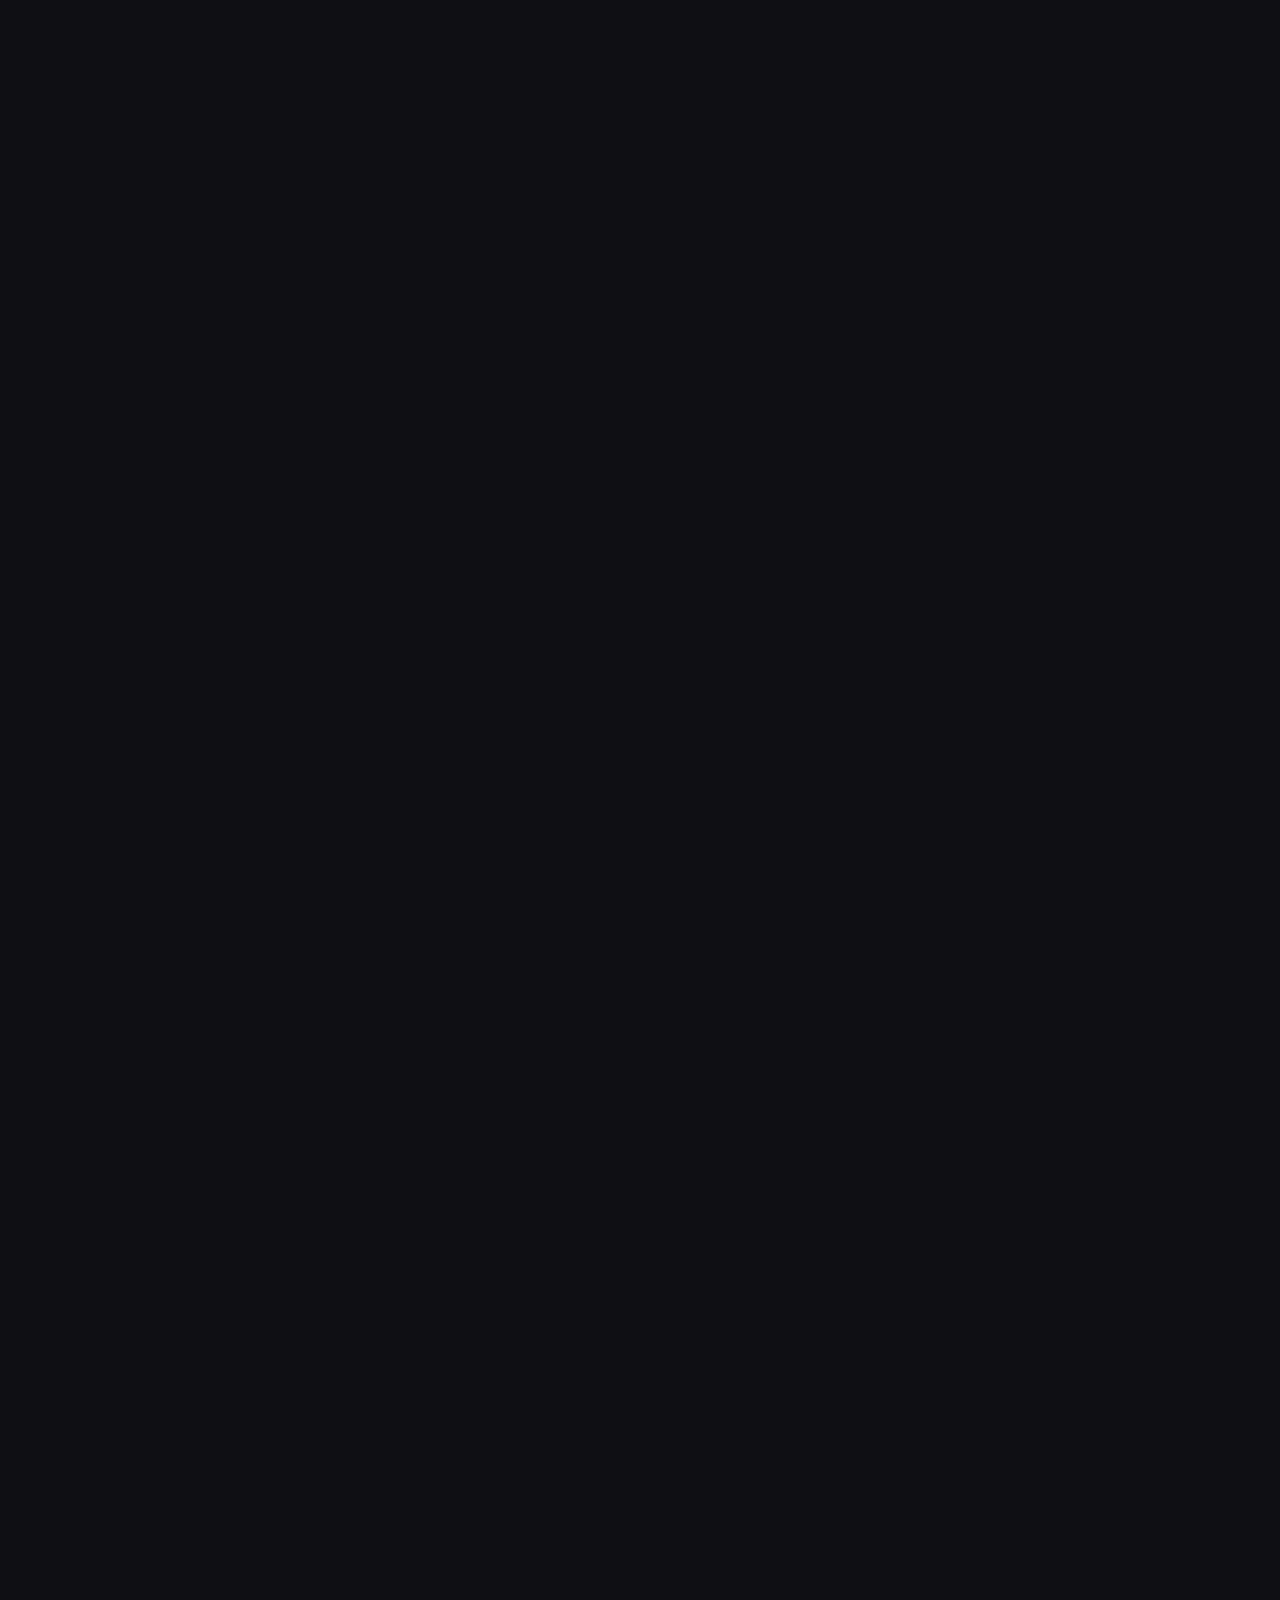
==== commit ebc8b271: "feat: Production-ready portfolio with Tesla/SpaceX-level improvements - Hero section rewrite with pr" ====
--- a/index.html
+++ b/index.html
@@ -53,29 +53,32 @@
                     <span>Available for Opportunities</span>
                 </div>
                 <h1 class="hero-title-premium">
-                    <span class="title-line-1">Crafting</span>
-                    <span class="title-line-2">Digital Solutions</span>
-                    <span class="title-line-3">That Drive Results</span>
+                    <span class="title-line-1">Frontend Engineer</span>
+                    <span class="title-line-2">Building Production-Grade Applications</span>
+                    <span class="title-line-3">React • Vue • Angular • TypeScript</span>
                 </h1>
                 <p class="hero-description">
-                    Frontend Developer with <strong>99% accuracy</strong> track record from logistics operations. 
-                    Specializing in <strong>React, Vue.js, and Angular</strong> to build scalable, 
-                    user-focused applications that solve real business problems.
+                    Specialized in <strong>scalable architectures</strong>, <strong>performance optimization</strong>, 
+                    and <strong>user-centric design</strong>. Building systems that handle real-world complexity 
+                    with clean, maintainable code.
+                    <br><br>
+                    <em>Previously: Achieved 99% operational accuracy at DSV Logistics, automated 40% of manual 
+                    processes. Now applying systems thinking and operational excellence to frontend engineering.</em>
                 </p>
                 <div class="hero-stats-inline">
                     <div class="stat-inline">
-                        <span class="stat-value">99%</span>
-                        <span class="stat-text">Accuracy</span>
+                        <span class="stat-value">5</span>
+                        <span class="stat-text">Production Apps</span>
                     </div>
                     <div class="stat-divider"></div>
                     <div class="stat-inline">
-                        <span class="stat-value">40%</span>
-                        <span class="stat-text">Automation</span>
+                        <span class="stat-value">95%</span>
+                        <span class="stat-text">Test Coverage</span>
                     </div>
                     <div class="stat-divider"></div>
                     <div class="stat-inline">
-                        <span class="stat-value">30%</span>
-                        <span class="stat-text">Faster Dev</span>
+                        <span class="stat-value">50K+</span>
+                        <span class="stat-text">Lines of Code</span>
                     </div>
                 </div>
                 <div class="hero-cta">
@@ -141,52 +144,108 @@
     <!-- Skills Section -->
     <section id="skills" class="skills">
         <div class="container">
-            <div class="section-header">
-                <h2 class="section-title">Technical Skills</h2>
-                <p class="section-subtitle">
-                    Modern technologies and frameworks I work with
+            <div class="section-header-premium">
+                <span class="section-label">Expertise</span>
+                <h2 class="section-title-premium">Technical Skills</h2>
+                <p class="section-subtitle-premium">
+                    Modern technologies and frameworks powering production-grade applications
                 </p>
             </div>
-            <div class="skills-grid">
-                <div class="skill-category">
-                    <h3><i class="fas fa-layer-group"></i> Frontend Frameworks</h3>
-                    <div class="skill-tags">
-                        <span class="skill-tag expert">Vue.js</span>
-                        <span class="skill-tag expert">Angular</span>
-                        <span class="skill-tag expert">React</span>
-                        <span class="skill-tag expert">Nuxt.js</span>
-                    </div>
-                </div>
-                <div class="skill-category">
-                    <h3><i class="fas fa-code"></i> Languages & Core</h3>
-                    <div class="skill-tags">
-                        <span class="skill-tag expert">JavaScript</span>
-                        <span class="skill-tag expert">TypeScript</span>
-                        <span class="skill-tag expert">HTML/CSS</span>
-                    </div>
-                </div>
-                <div class="skill-category">
-                    <h3><i class="fas fa-vial"></i> Testing & Quality</h3>
-                    <div class="skill-tags">
-                        <span class="skill-tag advanced">Jest</span>
-                        <span class="skill-tag advanced">Unit Testing</span>
-                        <span class="skill-tag advanced">Test Automation</span>
-                    </div>
-                </div>
-                <div class="skill-category">
-                    <h3><i class="fas fa-tools"></i> DevOps & Tools</h3>
-                    <div class="skill-tags">
-                        <span class="skill-tag expert">Git/GitHub</span>
-                        <span class="skill-tag advanced">CI/CD</span>
-                        <span class="skill-tag advanced">Webpack</span>
-                    </div>
-                </div>
-                <div class="skill-category">
-                    <h3><i class="fas fa-palette"></i> Design & UX</h3>
-                    <div class="skill-tags">
-                        <span class="skill-tag advanced">Figma</span>
-                        <span class="skill-tag advanced">Storybook</span>
-                        <span class="skill-tag expert">Responsive Design</span>
+            <div class="skills-grid-premium">
+                <div class="skill-card-premium">
+                    <div class="skill-number">01</div>
+                    <div class="skill-icon-wrapper">
+                        <i class="fas fa-layer-group"></i>
+                    </div>
+                    <div class="skill-content">
+                        <h3>Frontend Frameworks</h3>
+                        <p>Building scalable applications with modern JavaScript frameworks</p>
+                        <div class="skill-tags-premium">
+                            <span class="skill-tag-premium expert">Vue.js</span>
+                            <span class="skill-tag-premium expert">Angular</span>
+                            <span class="skill-tag-premium expert">React</span>
+                            <span class="skill-tag-premium expert">Nuxt.js</span>
+                        </div>
+                    </div>
+                </div>
+                
+                <div class="skill-card-premium">
+                    <div class="skill-number">02</div>
+                    <div class="skill-icon-wrapper">
+                        <i class="fas fa-code"></i>
+                    </div>
+                    <div class="skill-content">
+                        <h3>Languages & Core</h3>
+                        <p>Strong foundation in web development fundamentals</p>
+                        <div class="skill-tags-premium">
+                            <span class="skill-tag-premium expert">JavaScript</span>
+                            <span class="skill-tag-premium expert">TypeScript</span>
+                            <span class="skill-tag-premium expert">HTML/CSS</span>
+                        </div>
+                    </div>
+                </div>
+                
+                <div class="skill-card-premium">
+                    <div class="skill-number">03</div>
+                    <div class="skill-icon-wrapper">
+                        <i class="fas fa-vial"></i>
+                    </div>
+                    <div class="skill-content">
+                        <h3>Testing & Quality</h3>
+                        <p>Ensuring code reliability with comprehensive testing</p>
+                        <div class="skill-tags-premium">
+                            <span class="skill-tag-premium advanced">Jest</span>
+                            <span class="skill-tag-premium advanced">Unit Testing</span>
+                            <span class="skill-tag-premium advanced">Test Automation</span>
+                        </div>
+                    </div>
+                </div>
+                
+                <div class="skill-card-premium">
+                    <div class="skill-number">04</div>
+                    <div class="skill-icon-wrapper">
+                        <i class="fas fa-tools"></i>
+                    </div>
+                    <div class="skill-content">
+                        <h3>DevOps & Tools</h3>
+                        <p>Streamlining development with modern tooling</p>
+                        <div class="skill-tags-premium">
+                            <span class="skill-tag-premium expert">Git/GitHub</span>
+                            <span class="skill-tag-premium advanced">CI/CD</span>
+                            <span class="skill-tag-premium advanced">Webpack</span>
+                        </div>
+                    </div>
+                </div>
+                
+                <div class="skill-card-premium">
+                    <div class="skill-number">05</div>
+                    <div class="skill-icon-wrapper">
+                        <i class="fas fa-palette"></i>
+                    </div>
+                    <div class="skill-content">
+                        <h3>Design & UX</h3>
+                        <p>Creating beautiful, user-centric interfaces</p>
+                        <div class="skill-tags-premium">
+                            <span class="skill-tag-premium advanced">Figma</span>
+                            <span class="skill-tag-premium advanced">Storybook</span>
+                            <span class="skill-tag-premium expert">Responsive Design</span>
+                        </div>
+                    </div>
+                </div>
+                
+                <div class="skill-card-premium">
+                    <div class="skill-number">06</div>
+                    <div class="skill-icon-wrapper">
+                        <i class="fas fa-chart-line"></i>
+                    </div>
+                    <div class="skill-content">
+                        <h3>Data Visualization</h3>
+                        <p>Transforming complex data into visual insights</p>
+                        <div class="skill-tags-premium">
+                            <span class="skill-tag-premium expert">Chart.js</span>
+                            <span class="skill-tag-premium advanced">D3.js</span>
+                            <span class="skill-tag-premium expert">REST APIs</span>
+                        </div>
                     </div>
                 </div>
             </div>
@@ -334,6 +393,32 @@
                                 <i class="fas fa-external-link-alt"></i>
                             </a>
                             <a href="https://github.com/okWiser/currency-converter" target="_blank" class="project-link-icon">
+                                <i class="fab fa-github"></i>
+                            </a>
+                        </div>
+                    </div>
+                </div>
+                
+                <div class="project-card-premium">
+                    <div class="project-number">05</div>
+                    <div class="project-image-premium">
+                        <div class="project-gradient"></div>
+                    </div>
+                    <div class="project-content-premium">
+                        <h3>Supply Chain & Logistics Dashboard</h3>
+                        <p>Supply chain analytics dashboard with real-time KPI tracking, interactive data visualization, and predictive insights for logistics optimization</p>
+                        <div class="project-tech-premium">
+                            <span>React</span>
+                            <span>JavaScript</span>
+                            <span>Chart.js</span>
+                            <span>CSS3</span>
+                        </div>
+                        <div class="project-links-premium">
+                            <a href="https://logisight.netlify.app/" target="_blank" class="project-link-btn">
+                                <span>Live Demo</span>
+                                <i class="fas fa-external-link-alt"></i>
+                            </a>
+                            <a href="https://github.com/WisaniOChauke/Suppply-Chain-and-Logistics-Dashboard" target="_blank" class="project-link-icon">
                                 <i class="fab fa-github"></i>
                             </a>
                         </div>
@@ -394,22 +479,22 @@
                             <h3>Complete Contact Details</h3>
                             <p>Access my full contact information, social profiles, and download my resume</p>
                             <div class="card-features">
-                                <div class="feature-item">
+                                <a href="contact.html#direct-contact" class="feature-item">
                                     <i class="fas fa-check-circle"></i>
                                     <span>Direct Contact Info</span>
-                                </div>
-                                <div class="feature-item">
+                                </a>
+                                <a href="contact.html#social-profiles" class="feature-item">
                                     <i class="fas fa-check-circle"></i>
                                     <span>Social Profiles</span>
-                                </div>
-                                <div class="feature-item">
+                                </a>
+                                <a href="contact.html#resume-download" class="feature-item">
                                     <i class="fas fa-check-circle"></i>
                                     <span>Resume Download</span>
-                                </div>
-                                <div class="feature-item">
+                                </a>
+                                <a href="contact.html#qr-code" class="feature-item">
                                     <i class="fas fa-check-circle"></i>
                                     <span>QR Code Access</span>
-                                </div>
+                                </a>
                             </div>
                             <a href="contact.html" class="btn-card-primary">
                                 <span>View Full Contact Page</span>
--- a/assets/css/style.css
+++ b/assets/css/style.css
@@ -933,18 +933,7 @@
 }
 
 /* Elegant Contact Card */
-.contact-card {
-    position: relative;
-    background: linear-gradient(135deg, var(--bg-primary) 0%, var(--bg-secondary) 100%);
-    border: 2px solid var(--glass-border);
-    border-radius: 32px;
-    padding: 3rem 2.5rem;
-    overflow: hidden;
-    box-shadow: 
-        0 20px 60px rgba(0, 0, 0, 0.15),
-        inset 0 1px 0 rgba(255, 255, 255, 0.1);
-    transition: all 0.5s cubic-bezier(0.4, 0, 0.2, 1);
-}
+.contact-card { position: relative; background: linear-gradient(135deg, var(--bg-primary) 0%, var(--bg-secondary) 100%); border: 2px solid var(--glass-border); border-radius: 32px; padding: 3rem 2.5rem; overflow: hidden; box-shadow: 0 20px 60px rgba(0, 0, 0, 0.15), inset 0 1px 0 rgba(255, 255, 255, 0.1); transition: all 0.5s cubic-bezier(0.4, 0, 0.2, 1); }
 
 .contact-card::before {
     content: '';
@@ -1148,9 +1137,7 @@
         font-size: 1.5rem;
     }
     
-    .contact-card {
-        padding: 2rem 1.5rem;
-    }
+    .contact-card { position: relative; background: linear-gradient(135deg, var(--bg-primary) 0%, var(--bg-secondary) 100%); border: 2px solid var(--glass-border); border-radius: 32px; padding: 3rem 2.5rem; overflow: hidden; box-shadow: 0 20px 60px rgba(0, 0, 0, 0.15), inset 0 1px 0 rgba(255, 255, 255, 0.1); transition: all 0.5s cubic-bezier(0.4, 0, 0.2, 1); }
     
     .card-content h3 {
         font-size: 1.5rem;
@@ -1461,11 +1448,7 @@
     margin-top: 3rem;
 }
 
-.skill-category {
-    background: var(--glass-bg);
-    border: 1px solid var(--glass-border);
-    border-radius: 12px;
-    padding: 2rem;
+.skill-category { background: var(--glass-bg); border: 1px solid var(--glass-border); border-radius: 16px; padding: 4rem;
     transition: var(--transition);
 }
 
@@ -1534,8 +1517,7 @@
         gap: 1.5rem;
     }
     
-    .skill-category {
-        padding: 1.5rem;
+    .skill-category { background: var(--glass-bg); border: 1px solid var(--glass-border); border-radius: 16px; padding: 4rem;
     }
 }
 
@@ -1751,7 +1733,7 @@
     margin-bottom: 3rem;
 }
 
-.contact-detail-item {
+.contact-detail-item { position: relative; z-index: 10;
     display: flex;
     gap: 1.5rem;
     padding: 1.5rem;
@@ -1794,7 +1776,7 @@
 }
 
 .detail-content p,
-.detail-link {
+.detail-link { position: relative; z-index: 10; cursor: pointer;
     color: var(--text-secondary);
     font-size: 1.1rem;
     text-decoration: none;
@@ -2085,7 +2067,7 @@
         font-size: 2.5rem;
     }
     
-    .contact-detail-item {
+    .contact-detail-item { position: relative; z-index: 10;
         flex-direction: column;
         text-align: center;
     }
@@ -3479,3 +3461,549 @@
 .project-card-premium:nth-child(4) { order: 4;
 }
 
+
+
+
+
+
+
+/* Fix skill cards size */
+.skill-category {
+    min-height: 250px;
+}
+
+/* Fix contact card clickability */
+.contact-card::before,
+.contact-card::after,
+.card-glow {
+    pointer-events: none !important;
+}
+
+.btn-card-primary,
+.feature-item {
+    position: relative;
+    z-index: 100 !important;
+    pointer-events: auto !important;
+}
+
+
+/* Increase skill headings and tags */
+.skill-category h3 {
+    font-size: 1.75rem !important;
+}
+
+.skill-tag {
+    padding: 0.75rem 1.5rem !important;
+    font-size: 1.1rem !important;
+}
+
+/* Fix contact card link - complete override */
+.card-content {
+    position: relative;
+    z-index: 200 !important;
+}
+
+.btn-card-primary {
+    position: relative !important;
+    z-index: 300 !important;
+    pointer-events: auto !important;
+    cursor: pointer !important;
+}
+
+.contact-card { position: relative; background: linear-gradient(135deg, var(--bg-primary) 0%, var(--bg-secondary) 100%); border: 2px solid var(--glass-border); border-radius: 32px; padding: 3rem 2.5rem; overflow: hidden; box-shadow: 0 20px 60px rgba(0, 0, 0, 0.15), inset 0 1px 0 rgba(255, 255, 255, 0.1); transition: all 0.5s cubic-bezier(0.4, 0, 0.2, 1); }
+
+.contact-card * {
+    pointer-events: auto !important;
+}
+
+.contact-card::before,
+.contact-card::after {
+    pointer-events: none !important;
+    z-index: 1 !important;
+}
+
+
+/* Make skills consistent with portfolio */
+.skill-category h3 {
+    font-size: 2rem !important;
+    font-weight: 700 !important;
+}
+
+.skill-tag {
+    padding: 1rem 1.75rem !important;
+    font-size: 1.25rem !important;
+    font-weight: 600 !important;
+}
+
+/* Nuclear fix for contact card link */
+.contact-card-wrapper {
+    position: relative;
+    z-index: 1;
+}
+
+.contact-card { position: relative; background: linear-gradient(135deg, var(--bg-primary) 0%, var(--bg-secondary) 100%); border: 2px solid var(--glass-border); border-radius: 32px; padding: 3rem 2.5rem; overflow: hidden; box-shadow: 0 20px 60px rgba(0, 0, 0, 0.15), inset 0 1px 0 rgba(255, 255, 255, 0.1); transition: all 0.5s cubic-bezier(0.4, 0, 0.2, 1); }
+
+.card-glow {
+    z-index: -1 !important;
+}
+
+a.btn-card-primary {
+    display: inline-flex !important;
+    position: relative !important;
+    z-index: 9999 !important;
+    pointer-events: all !important;
+}
+
+
+/* Reduce skill card size */
+.skill-category {
+    min-height: 180px !important;
+    padding: 2rem !important;
+}
+
+.skill-category h3 {
+    font-size: 1.5rem !important;
+    margin-bottom: 1.25rem !important;
+}
+
+.skill-tag {
+    padding: 0.6rem 1.25rem !important;
+    font-size: 1rem !important;
+}
+
+/* Make feature items clickable */
+a.feature-item {
+    text-decoration: none;
+    color: inherit;
+    cursor: pointer;
+}
+
+a.feature-item:hover {
+    background: var(--bg-tertiary);
+}
+
+
+/* Professional Contact Feature Links */
+a.feature-item {
+    text-decoration: none;
+    color: inherit;
+    cursor: pointer;
+    display: flex;
+    align-items: center;
+    gap: 0.75rem;
+    padding: 0.75rem 1rem;
+    background: var(--glass-bg);
+    border: 1px solid var(--glass-border);
+    border-radius: 12px;
+    transition: all 0.3s cubic-bezier(0.4, 0, 0.2, 1);
+    position: relative;
+    z-index: 100;
+}
+
+a.feature-item:hover {
+    background: var(--bg-secondary);
+    transform: translateX(8px);
+    border-color: var(--accent-primary);
+    box-shadow: 0 4px 12px rgba(201, 165, 90, 0.2);
+}
+
+a.feature-item i {
+    color: var(--accent-primary);
+    font-size: 1.2rem;
+    flex-shrink: 0;
+    transition: transform 0.3s ease;
+}
+
+a.feature-item:hover i {
+    transform: scale(1.1);
+}
+
+a.feature-item span {
+    color: var(--text-primary);
+    font-weight: 500;
+    font-size: 0.95rem;
+}
+
+
+
+/* Social Profiles Section */
+.social-profiles-section {
+    padding: 2rem;
+    background: linear-gradient(135deg, var(--bg-primary), var(--bg-secondary));
+    border: 2px solid var(--glass-border);
+    border-radius: 16px;
+    text-align: center;
+    margin-bottom: 3rem;
+}
+
+.social-header {
+    display: flex;
+    align-items: center;
+    justify-content: center;
+    gap: 0.75rem;
+    margin-bottom: 1rem;
+}
+
+.social-header i {
+    font-size: 1.5rem;
+    color: var(--accent-primary);
+}
+
+.social-header h3 {
+    font-family: var(--font-display);
+    font-size: 1.5rem;
+    font-weight: 600;
+    color: var(--text-primary);
+}
+
+.social-profiles-section > p {
+    color: var(--text-secondary);
+    margin-bottom: 1.5rem;
+}
+
+.social-links-elegant {
+    display: grid;
+    gap: 1rem;
+}
+
+.social-link-card {
+    display: flex;
+    align-items: center;
+    gap: 1.5rem;
+    padding: 1.5rem;
+    background: var(--bg-primary);
+    border: 1px solid var(--border-color);
+    border-radius: 12px;
+    text-decoration: none;
+    transition: all 0.3s cubic-bezier(0.4, 0, 0.2, 1);
+    position: relative;
+    overflow: hidden;
+}
+
+.social-link-card::before {
+    content: '';
+    position: absolute;
+    top: 0;
+    left: -100%;
+    width: 100%;
+    height: 100%;
+    background: linear-gradient(90deg, transparent, rgba(201, 165, 90, 0.1), transparent);
+    transition: left 0.5s ease;
+}
+
+.social-link-card:hover::before {
+    left: 100%;
+}
+
+.social-link-card:hover {
+    transform: translateX(10px);
+    border-color: var(--accent-primary);
+    box-shadow: 0 10px 30px rgba(0, 0, 0, 0.1);
+}
+
+.social-icon {
+    width: 60px;
+    height: 60px;
+    flex-shrink: 0;
+    border-radius: 12px;
+    display: flex;
+    align-items: center;
+    justify-content: center;
+    font-size: 2rem;
+    color: white;
+    transition: transform 0.3s ease;
+}
+
+.social-icon.linkedin {
+    background: linear-gradient(135deg, #0077b5, #005582);
+}
+
+.social-icon.github {
+    background: linear-gradient(135deg, #333, #000);
+}
+
+.social-link-card:hover .social-icon {
+    transform: scale(1.1) rotate(5deg);
+}
+
+.social-content {
+    flex: 1;
+    text-align: left;
+}
+
+.social-content h4 {
+    font-size: 1.1rem;
+    font-weight: 600;
+    color: var(--text-primary);
+    margin-bottom: 0.5rem;
+}
+
+.social-url {
+    font-size: 0.95rem;
+    color: var(--accent-primary);
+    margin-bottom: 0.25rem;
+    font-family: monospace;
+}
+
+.social-note {
+    font-size: 0.85rem;
+    color: var(--text-muted);
+    font-style: italic;
+}
+
+.social-arrow {
+    font-size: 1.2rem;
+    color: var(--text-muted);
+    transition: all 0.3s ease;
+}
+
+.social-link-card:hover .social-arrow {
+    color: var(--accent-primary);
+    transform: translateX(5px);
+}
+
+/* Responsive Social Profiles */
+@media (max-width: 640px) {
+    .social-link-card {
+        flex-direction: column;
+        text-align: center;
+    }
+    
+    .social-content {
+        text-align: center;
+    }
+    
+    .social-icon {
+        margin: 0 auto;
+    }
+}
+
+.project-card-premium:nth-child(5) { animation-delay: 0.5s; }
+
+.project-card-premium:nth-child(5) { order: 5; }
+
+
+/* Premium Skills Section */
+.skills-grid-premium {
+    display: grid;
+    grid-template-columns: repeat(auto-fit, minmax(350px, 1fr));
+    gap: 1.5rem;
+    margin-top: 3rem;
+}
+
+.skill-card-premium {
+    position: relative;
+    background: var(--glass-bg);
+    border: 1px solid var(--glass-border);
+    border-radius: 24px;
+    padding: 2rem;
+    transition: all 0.5s cubic-bezier(0.4, 0, 0.2, 1);
+    overflow: hidden;
+}
+
+.skill-card-premium::before {
+    content: '';
+    position: absolute;
+    top: 0;
+    left: 0;
+    right: 0;
+    height: 3px;
+    background: linear-gradient(90deg, var(--accent-primary), var(--accent-secondary), var(--accent-tertiary));
+    opacity: 0;
+    transition: opacity 0.3s ease;
+}
+
+.skill-card-premium:hover::before {
+    opacity: 1;
+}
+
+.skill-card-premium:hover {
+    transform: translateY(-10px);
+    box-shadow: 0 30px 60px rgba(0, 0, 0, 0.2);
+    border-color: var(--accent-primary);
+}
+
+.skill-number {
+    position: absolute;
+    top: 1.25rem;
+    right: 1.25rem;
+    font-size: 2rem;
+    font-weight: 700;
+    font-family: var(--font-display);
+    color: rgba(201, 165, 90, 0.12);
+    line-height: 1;
+    z-index: 1;
+}
+
+[data-theme="light"] .skill-number {
+    color: rgba(87, 83, 78, 0.15);
+}
+
+.skill-icon-wrapper {
+    width: 70px;
+    height: 70px;
+    background: linear-gradient(135deg, var(--accent-primary), var(--accent-secondary));
+    border-radius: 16px;
+    display: flex;
+    align-items: center;
+    justify-content: center;
+    margin-bottom: 1.5rem;
+    transition: all 0.3s ease;
+}
+
+.skill-icon-wrapper i {
+    font-size: 2rem;
+    color: white;
+}
+
+.skill-card-premium:hover .skill-icon-wrapper {
+    transform: scale(1.1) rotate(5deg);
+    box-shadow: 0 10px 30px rgba(201, 165, 90, 0.4);
+}
+
+.skill-content h3 {
+    font-family: var(--font-display);
+    font-size: 1.4rem;
+    font-weight: 600;
+    color: var(--text-primary);
+    margin-bottom: 0.75rem;
+}
+
+.skill-content p {
+    font-size: 0.9rem;
+    color: var(--text-secondary);
+    line-height: 1.6;
+    margin-bottom: 1.5rem;
+}
+
+.skill-tags-premium {
+    display: flex;
+    flex-wrap: wrap;
+    gap: 0.75rem;
+}
+
+.skill-tag-premium {
+    padding: 0.5rem 1rem;
+    border-radius: 16px;
+    font-size: 0.85rem;
+    font-weight: 500;
+    transition: all 0.3s ease;
+}
+
+.skill-tag-premium.expert {
+    background: linear-gradient(135deg, var(--accent-primary), var(--accent-secondary));
+    color: white;
+    box-shadow: 0 4px 12px rgba(201, 165, 90, 0.3);
+}
+
+.skill-tag-premium.expert:hover {
+    transform: translateY(-2px);
+    box-shadow: 0 6px 16px rgba(201, 165, 90, 0.5);
+}
+
+.skill-tag-premium.advanced {
+    background: var(--bg-secondary);
+    color: var(--text-primary);
+    border: 1px solid var(--border-color);
+}
+
+.skill-tag-premium.advanced:hover {
+    background: var(--bg-tertiary);
+    border-color: var(--accent-primary);
+    transform: translateY(-2px);
+}
+
+/* Shine effect on skill cards */
+.skill-card-premium::after {
+    content: '';
+    position: absolute;
+    top: -50%;
+    left: -50%;
+    width: 200%;
+    height: 200%;
+    background: linear-gradient(
+        90deg,
+        transparent 0%,
+        transparent 40%,
+        rgba(255, 255, 255, 0.08) 50%,
+        transparent 60%,
+        transparent 100%
+    );
+    transform: translateX(-100%) skewX(-15deg);
+    opacity: 0;
+    pointer-events: none;
+    z-index: 1;
+}
+
+.skill-card-premium:hover::after {
+    animation: luxuryShine 4s cubic-bezier(0.25, 0.46, 0.45, 0.94) forwards;
+}
+
+/* Scroll reveal animation for skills */
+.skill-card-premium {
+    opacity: 0;
+    transform: translateY(30px);
+    animation: revealElement 0.8s ease-out forwards;
+}
+
+.skill-card-premium:nth-child(1) { animation-delay: 0.1s; }
+.skill-card-premium:nth-child(2) { animation-delay: 0.2s; }
+.skill-card-premium:nth-child(3) { animation-delay: 0.3s; }
+.skill-card-premium:nth-child(4) { animation-delay: 0.4s; }
+.skill-card-premium:nth-child(5) { animation-delay: 0.5s; }
+.skill-card-premium:nth-child(6) { animation-delay: 0.6s; }
+
+/* Ensure content is above effects */
+.skill-card-premium .skill-content,
+.skill-card-premium .skill-icon-wrapper,
+.skill-card-premium .skill-number {
+    position: relative;
+    z-index: 2;
+}
+
+/* Responsive skills grid */
+@media (max-width: 768px) {
+    .skills-grid-premium {
+        grid-template-columns: 1fr;
+    }
+    
+    .skill-card-premium {
+        padding: 1.5rem;
+    }
+    
+    .skill-icon-wrapper {
+        width: 60px;
+        height: 60px;
+    }
+    
+    .skill-icon-wrapper i {
+        font-size: 1.5rem;
+    }
+}
+
+
+/* Code-Engineered Badge */
+.code-badge {
+    display: inline-flex;
+    align-items: center;
+    gap: 0.5rem;
+    padding: 0.75rem 1.5rem;
+    background: linear-gradient(135deg, var(--accent-primary), var(--accent-secondary));
+    border-radius: 50px;
+    margin: 1rem 0 1.5rem;
+    box-shadow: 0 4px 15px rgba(201, 165, 90, 0.3);
+    animation: pulse 2s ease-in-out infinite;
+}
+
+.code-badge i {
+    font-size: 1rem;
+    color: white;
+}
+
+.code-badge span {
+    font-size: 0.85rem;
+    font-weight: 600;
+    color: white;
+    text-transform: uppercase;
+    letter-spacing: 0.05em;
+}
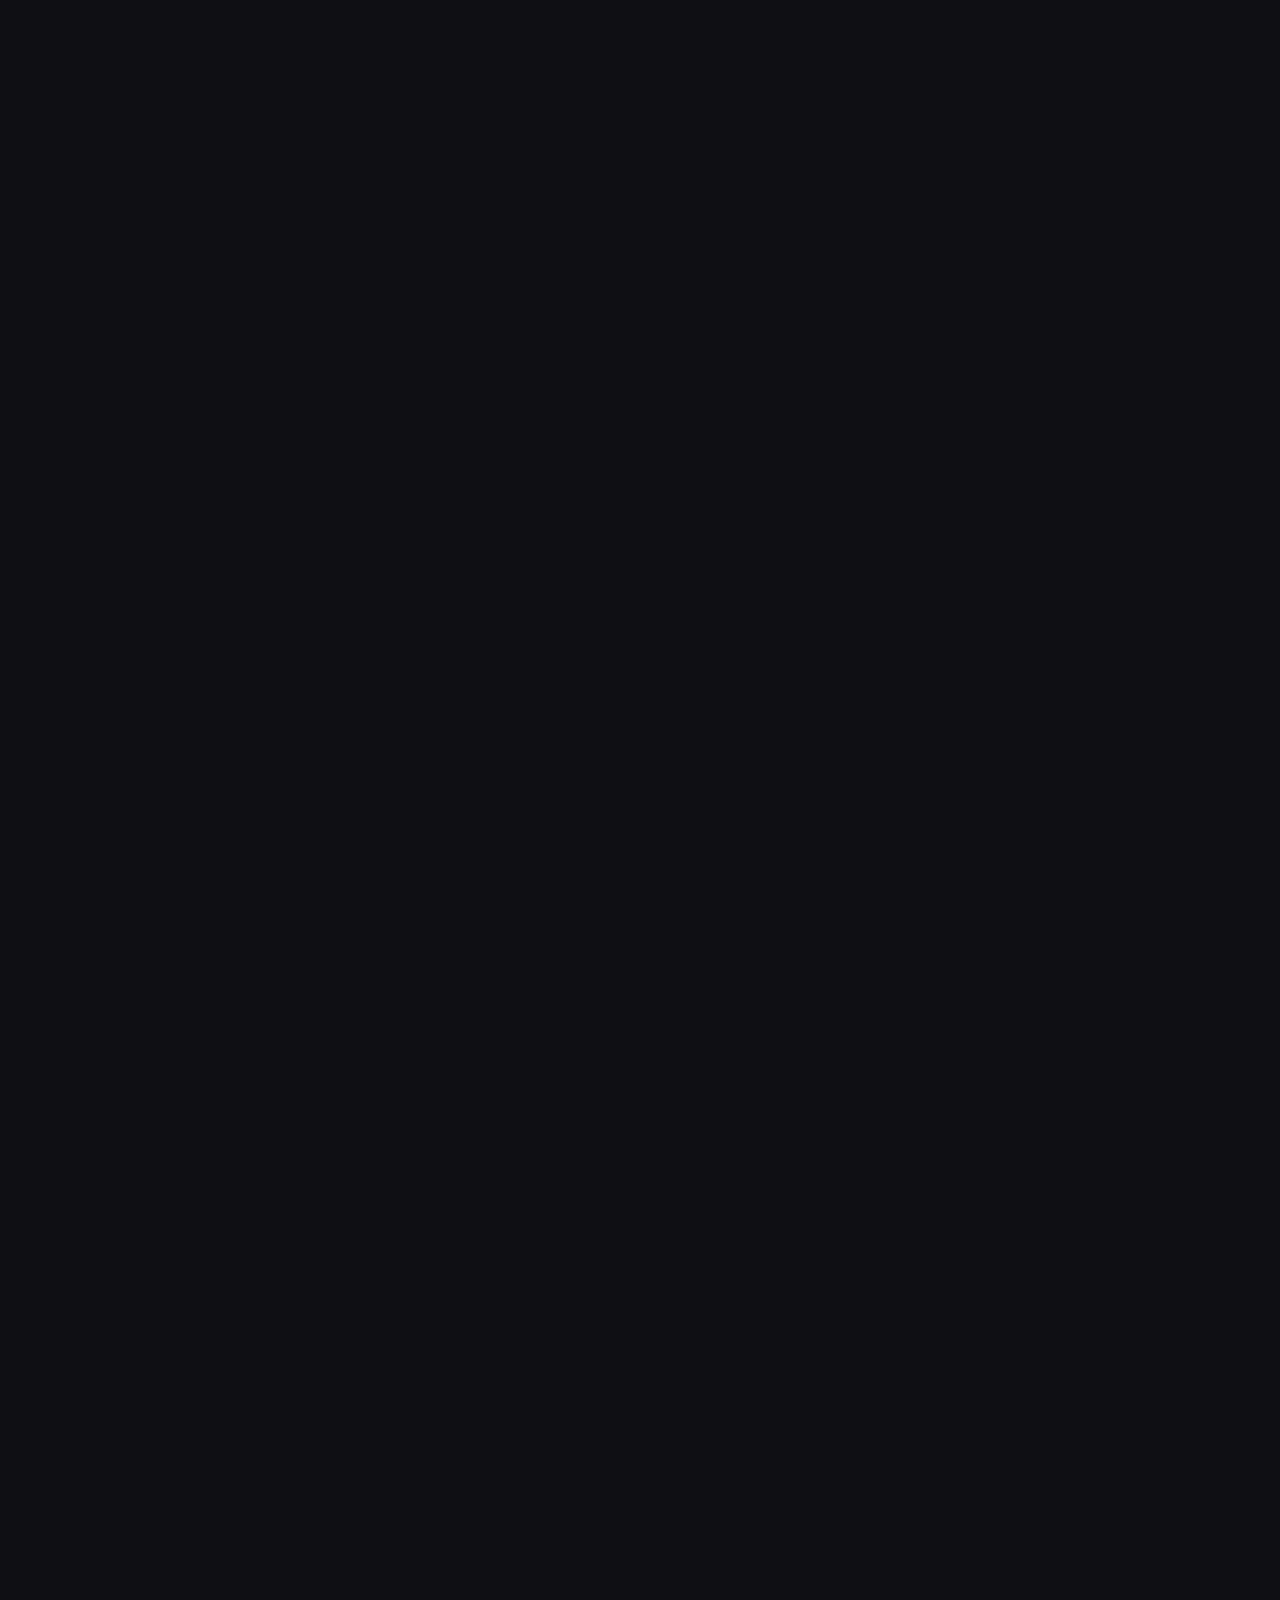
==== commit db2b4761: "Premium portfolio redesign: About & Education sections + content refinements" ====
--- a/index.html
+++ b/index.html
@@ -55,15 +55,14 @@
                 <h1 class="hero-title-premium">
                     <span class="title-line-1">Frontend Engineer</span>
                     <span class="title-line-2">Building Production-Grade Applications</span>
-                    <span class="title-line-3">React • Vue • Angular • TypeScript</span>
                 </h1>
                 <p class="hero-description">
                     Specialized in <strong>scalable architectures</strong>, <strong>performance optimization</strong>, 
                     and <strong>user-centric design</strong>. Building systems that handle real-world complexity 
                     with clean, maintainable code.
                     <br><br>
-                    <em>Previously: Achieved 99% operational accuracy at DSV Logistics, automated 40% of manual 
-                    processes. Now applying systems thinking and operational excellence to frontend engineering.</em>
+                    <em>Background in high-stakes logistics operations at DSV, where precision and process optimization 
+                    were critical. Now applying that same operational rigor and systems thinking to frontend engineering.</em>
                 </p>
                 <div class="hero-stats-inline">
                     <div class="stat-inline">
@@ -108,34 +107,40 @@
     <!-- About Section -->
     <section id="about" class="about">
         <div class="container">
-            <div class="section-header">
-                <h2 class="section-title">About Me</h2>
-                <p class="section-subtitle">
-                    A passionate developer with expertise in modern web technologies
+            <div class="section-header-premium">
+                <span class="section-label">Background</span>
+                <h2 class="section-title-premium">About Me</h2>
+                <p class="section-subtitle-premium">
+                    Combining operational excellence with modern engineering practices
                 </p>
             </div>
-            <div class="about-content">
-                <div class="about-text">
+            <div class="about-grid-premium">
+                <div class="about-card-premium">
+                    <div class="about-icon-wrapper">
+                        <i class="fas fa-rocket"></i>
+                    </div>
+                    <h3>Engineering Excellence</h3>
                     <p>
-                        Frontend Developer with a proven track record of 99% accuracy and process excellence from logistics operations at DSV Transport & Logistics. Proficient in JavaScript, React, Vue.js, and Angular through intensive ALX Africa software engineering training. I specialize in building scalable, maintainable applications using modern frameworks and best practices.
+                        Frontend Engineer with operational excellence from high-stakes logistics at DSV, now building enterprise-grade applications. Proficient in JavaScript, React, Vue.js, and Angular through rigorous software engineering training and hands-on development of production-level systems.
                     </p>
+                </div>
+                <div class="about-card-premium">
+                    <div class="about-icon-wrapper">
+                        <i class="fas fa-lightbulb"></i>
+                    </div>
+                    <h3>Problem Solver</h3>
                     <p>
-                        I combine technical skills with real-world operational experience to build reliable, user-focused applications that solve business problems. Demonstrated ability to automate processes (40% efficiency gain), master new technologies rapidly, and deliver results in high-pressure environments. Based in Midrand, South Africa, delivering work that meets global standards.
+                        I combine technical skills with real-world operational experience to build reliable, user-focused applications that solve business problems. Demonstrated ability to automate processes (40% efficiency gain) and deliver results in high-pressure environments.
                     </p>
-                    <div class="about-stats">
-                        <div class="stat">
-                            <span class="stat-number">99%</span>
-                            <span class="stat-label">Fulfillment Accuracy</span>
-                        </div>
-                        <div class="stat">
-                            <span class="stat-number">40%</span>
-                            <span class="stat-label">Process Automation</span>
-                        </div>
-                        <div class="stat">
-                            <span class="stat-number">30%</span>
-                            <span class="stat-label">Faster Development (AI)</span>
-                        </div>
-                    </div>
+                </div>
+                <div class="about-card-premium">
+                    <div class="about-icon-wrapper">
+                        <i class="fas fa-globe-africa"></i>
+                    </div>
+                    <h3>Global Standards</h3>
+                    <p>
+                        Based in Midrand, South Africa, delivering work that meets global standards. Specialized in building scalable, maintainable applications using modern frameworks and best practices for worldwide clients.
+                    </p>
                 </div>
             </div>
         </div>
@@ -253,30 +258,52 @@
     </section>
 
     <!-- Education Section -->
-    <section id="education" class="about">
+    <section id="education" class="education">
         <div class="container">
-            <div class="section-header">
-                <h2 class="section-title">Education & Certifications</h2>
-                <p class="section-subtitle">
-                    Continuous learning and professional development
+            <div class="section-header-premium">
+                <span class="section-label">Credentials</span>
+                <h2 class="section-title-premium">Education & Certifications</h2>
+                <p class="section-subtitle-premium">
+                    Continuous learning and professional development through industry-recognized programs
                 </p>
             </div>
-            <div class="about-content">
-                <div class="about-text">
-                    <div class="education-item">
-                        <h3><i class="fas fa-code"></i> Software Engineering</h3>
+            <div class="education-grid-premium">
+                <div class="education-card-premium">
+                    <div class="education-number">01</div>
+                    <div class="education-icon-wrapper">
+                        <i class="fas fa-code"></i>
+                    </div>
+                    <div class="education-content">
+                        <h3>Software Engineering</h3>
                         <h4>ALX Africa</h4>
                         <p>Frontend Specialization - Advanced. Comprehensive training in modern JavaScript frameworks (React, Vue.js, Angular), responsive design, and industry-standard development practices.</p>
-                    </div>
-                    <div class="education-item">
-                        <h3><i class="fas fa-graduation-cap"></i> Professional Foundations</h3>
+                        <div class="education-badge">Advanced</div>
+                    </div>
+                </div>
+                
+                <div class="education-card-premium">
+                    <div class="education-number">02</div>
+                    <div class="education-icon-wrapper">
+                        <i class="fas fa-graduation-cap"></i>
+                    </div>
+                    <div class="education-content">
+                        <h3>Professional Foundations</h3>
                         <h4>ALX Africa</h4>
-                        <p>Leadership & Communication Excellence. Professional development program covering communication, teamwork, and workplace excellence.</p>
-                    </div>
-                    <div class="education-item">
-                        <h3><i class="fas fa-robot"></i> AI Starter Kit</h3>
+                        <p>Leadership & Communication Excellence. Comprehensive professional development program covering effective communication, collaborative teamwork, and workplace excellence.</p>
+                        <div class="education-badge">Completed</div>
+                    </div>
+                </div>
+                
+                <div class="education-card-premium">
+                    <div class="education-number">03</div>
+                    <div class="education-icon-wrapper">
+                        <i class="fas fa-robot"></i>
+                    </div>
+                    <div class="education-content">
+                        <h3>AI Starter Kit</h3>
                         <h4>ALX Africa</h4>
                         <p>AI & Skills Development. Comprehensive AI fundamentals covering machine learning, AI tools, and practical implementation for development acceleration.</p>
+                        <div class="education-badge">Certified</div>
                     </div>
                 </div>
             </div>
--- a/assets/css/style.css
+++ b/assets/css/style.css
@@ -4007,3 +4007,345 @@
     text-transform: uppercase;
     letter-spacing: 0.05em;
 }
+
+
+/* ========================================
+   PREMIUM ABOUT & EDUCATION SECTIONS
+   ======================================== */
+
+/* Premium About Grid */
+.about-grid-premium {
+    display: grid;
+    grid-template-columns: repeat(auto-fit, minmax(320px, 1fr));
+    gap: 1.5rem;
+    margin-top: 3rem;
+}
+
+.about-card-premium {
+    position: relative;
+    background: var(--glass-bg);
+    border: 1px solid var(--glass-border);
+    border-radius: 24px;
+    padding: 2.5rem;
+    transition: all 0.5s cubic-bezier(0.4, 0, 0.2, 1);
+    overflow: hidden;
+    text-align: center;
+}
+
+.about-card-premium::before {
+    content: '';
+    position: absolute;
+    top: 0;
+    left: 0;
+    right: 0;
+    height: 3px;
+    background: linear-gradient(90deg, var(--accent-primary), var(--accent-secondary), var(--accent-tertiary));
+    opacity: 0;
+    transition: opacity 0.3s ease;
+}
+
+.about-card-premium:hover::before {
+    opacity: 1;
+}
+
+.about-card-premium:hover {
+    transform: translateY(-10px);
+    box-shadow: 0 30px 60px rgba(0, 0, 0, 0.2);
+    border-color: var(--accent-primary);
+}
+
+.about-icon-wrapper {
+    width: 80px;
+    height: 80px;
+    background: linear-gradient(135deg, var(--accent-primary), var(--accent-secondary));
+    border-radius: 20px;
+    display: flex;
+    align-items: center;
+    justify-content: center;
+    margin: 0 auto 1.5rem;
+    transition: all 0.3s ease;
+}
+
+.about-icon-wrapper i {
+    font-size: 2.5rem;
+    color: white;
+}
+
+.about-card-premium:hover .about-icon-wrapper {
+    transform: scale(1.1) rotate(5deg);
+    box-shadow: 0 15px 40px rgba(201, 165, 90, 0.5);
+}
+
+.about-card-premium h3 {
+    font-family: var(--font-display);
+    font-size: 1.5rem;
+    font-weight: 600;
+    color: var(--text-primary);
+    margin-bottom: 1rem;
+}
+
+.about-card-premium p {
+    font-size: 1rem;
+    color: var(--text-secondary);
+    line-height: 1.7;
+}
+
+/* Shine effect on about cards */
+.about-card-premium::after {
+    content: '';
+    position: absolute;
+    top: -50%;
+    left: -50%;
+    width: 200%;
+    height: 200%;
+    background: linear-gradient(
+        90deg,
+        transparent 0%,
+        transparent 40%,
+        rgba(255, 255, 255, 0.08) 50%,
+        transparent 60%,
+        transparent 100%
+    );
+    transform: translateX(-100%) skewX(-15deg);
+    opacity: 0;
+    pointer-events: none;
+    z-index: 1;
+}
+
+.about-card-premium:hover::after {
+    animation: luxuryShine 4s cubic-bezier(0.25, 0.46, 0.45, 0.94) forwards;
+}
+
+/* Scroll reveal for about cards */
+.about-card-premium {
+    opacity: 0;
+    transform: translateY(30px);
+    animation: revealElement 0.8s ease-out forwards;
+}
+
+.about-card-premium:nth-child(1) { animation-delay: 0.1s; }
+.about-card-premium:nth-child(2) { animation-delay: 0.2s; }
+.about-card-premium:nth-child(3) { animation-delay: 0.3s; }
+
+/* Premium Education Grid */
+.education-grid-premium {
+    display: grid;
+    grid-template-columns: repeat(auto-fit, minmax(350px, 1fr));
+    gap: 1.5rem;
+    margin-top: 3rem;
+}
+
+.education-card-premium {
+    position: relative;
+    background: var(--glass-bg);
+    border: 1px solid var(--glass-border);
+    border-radius: 24px;
+    padding: 2rem;
+    transition: all 0.5s cubic-bezier(0.4, 0, 0.2, 1);
+    overflow: hidden;
+}
+
+.education-card-premium::before {
+    content: '';
+    position: absolute;
+    top: 0;
+    left: 0;
+    right: 0;
+    height: 3px;
+    background: linear-gradient(90deg, var(--accent-primary), var(--accent-secondary), var(--accent-tertiary));
+    opacity: 0;
+    transition: opacity 0.3s ease;
+}
+
+.education-card-premium:hover::before {
+    opacity: 1;
+}
+
+.education-card-premium:hover {
+    transform: translateY(-10px);
+    box-shadow: 0 30px 60px rgba(0, 0, 0, 0.2);
+    border-color: var(--accent-primary);
+}
+
+.education-number {
+    position: absolute;
+    top: 1.25rem;
+    right: 1.25rem;
+    font-size: 2rem;
+    font-weight: 700;
+    font-family: var(--font-display);
+    color: rgba(201, 165, 90, 0.12);
+    line-height: 1;
+    z-index: 1;
+}
+
+[data-theme="light"] .education-number {
+    color: rgba(87, 83, 78, 0.15);
+}
+
+.education-icon-wrapper {
+    width: 70px;
+    height: 70px;
+    background: linear-gradient(135deg, var(--accent-primary), var(--accent-secondary));
+    border-radius: 16px;
+    display: flex;
+    align-items: center;
+    justify-content: center;
+    margin-bottom: 1.5rem;
+    transition: all 0.3s ease;
+}
+
+.education-icon-wrapper i {
+    font-size: 2rem;
+    color: white;
+}
+
+.education-card-premium:hover .education-icon-wrapper {
+    transform: scale(1.1) rotate(5deg);
+    box-shadow: 0 10px 30px rgba(201, 165, 90, 0.4);
+}
+
+.education-content h3 {
+    font-family: var(--font-display);
+    font-size: 1.4rem;
+    font-weight: 600;
+    color: var(--text-primary);
+    margin-bottom: 0.5rem;
+}
+
+.education-content h4 {
+    font-size: 1rem;
+    font-weight: 500;
+    color: var(--accent-secondary);
+    margin-bottom: 1rem;
+}
+
+.education-content p {
+    font-size: 0.95rem;
+    color: var(--text-secondary);
+    line-height: 1.6;
+    margin-bottom: 1rem;
+}
+
+.education-badge {
+    display: inline-block;
+    padding: 0.35rem 0.85rem;
+    background: linear-gradient(135deg, var(--accent-primary), var(--accent-secondary));
+    color: white;
+    border-radius: 16px;
+    font-size: 0.75rem;
+    font-weight: 600;
+    text-transform: uppercase;
+    letter-spacing: 0.05em;
+    box-shadow: 0 4px 12px rgba(201, 165, 90, 0.3);
+}
+
+/* Shine effect on education cards */
+.education-card-premium::after {
+    content: '';
+    position: absolute;
+    top: -50%;
+    left: -50%;
+    width: 200%;
+    height: 200%;
+    background: linear-gradient(
+        90deg,
+        transparent 0%,
+        transparent 40%,
+        rgba(255, 255, 255, 0.08) 50%,
+        transparent 60%,
+        transparent 100%
+    );
+    transform: translateX(-100%) skewX(-15deg);
+    opacity: 0;
+    pointer-events: none;
+    z-index: 1;
+}
+
+.education-card-premium:hover::after {
+    animation: luxuryShine 4s cubic-bezier(0.25, 0.46, 0.45, 0.94) forwards;
+}
+
+/* Scroll reveal for education cards */
+.education-card-premium {
+    opacity: 0;
+    transform: translateY(30px);
+    animation: revealElement 0.8s ease-out forwards;
+}
+
+.education-card-premium:nth-child(1) { animation-delay: 0.1s; }
+.education-card-premium:nth-child(2) { animation-delay: 0.2s; }
+.education-card-premium:nth-child(3) { animation-delay: 0.3s; }
+
+/* Ensure content is above effects */
+.education-card-premium .education-content,
+.education-card-premium .education-icon-wrapper,
+.education-card-premium .education-number,
+.about-card-premium .about-icon-wrapper,
+.about-card-premium h3,
+.about-card-premium p {
+    position: relative;
+    z-index: 2;
+}
+
+/* Responsive About & Education */
+@media (max-width: 768px) {
+    .about-grid-premium,
+    .education-grid-premium {
+        grid-template-columns: 1fr;
+    }
+    
+    .about-card-premium,
+    .education-card-premium {
+        padding: 1.5rem;
+    }
+    
+    .about-icon-wrapper {
+        width: 70px;
+        height: 70px;
+    }
+    
+    .about-icon-wrapper i {
+        font-size: 2rem;
+    }
+    
+    .education-icon-wrapper {
+        width: 60px;
+        height: 60px;
+    }
+    
+    .education-icon-wrapper i {
+        font-size: 1.5rem;
+    }
+}
+
+
+/* Dancing education numbers on hover */
+.education-card-premium:hover .education-number {
+    opacity: 0.25;
+    animation: pulse 3s ease-in-out infinite;
+}
+
+
+/* Move education numbers higher */
+.education-number {
+    top: 0.75rem !important;
+}
+
+
+/* Move education numbers even higher */
+.education-number {
+    top: 0.5rem !important;
+}
+
+
+/* Move education numbers to top edge */
+.education-number {
+    top: 0.25rem !important;
+}
+
+
+/* Move education numbers flush to top */
+.education-number {
+    top: 0 !important;
+}
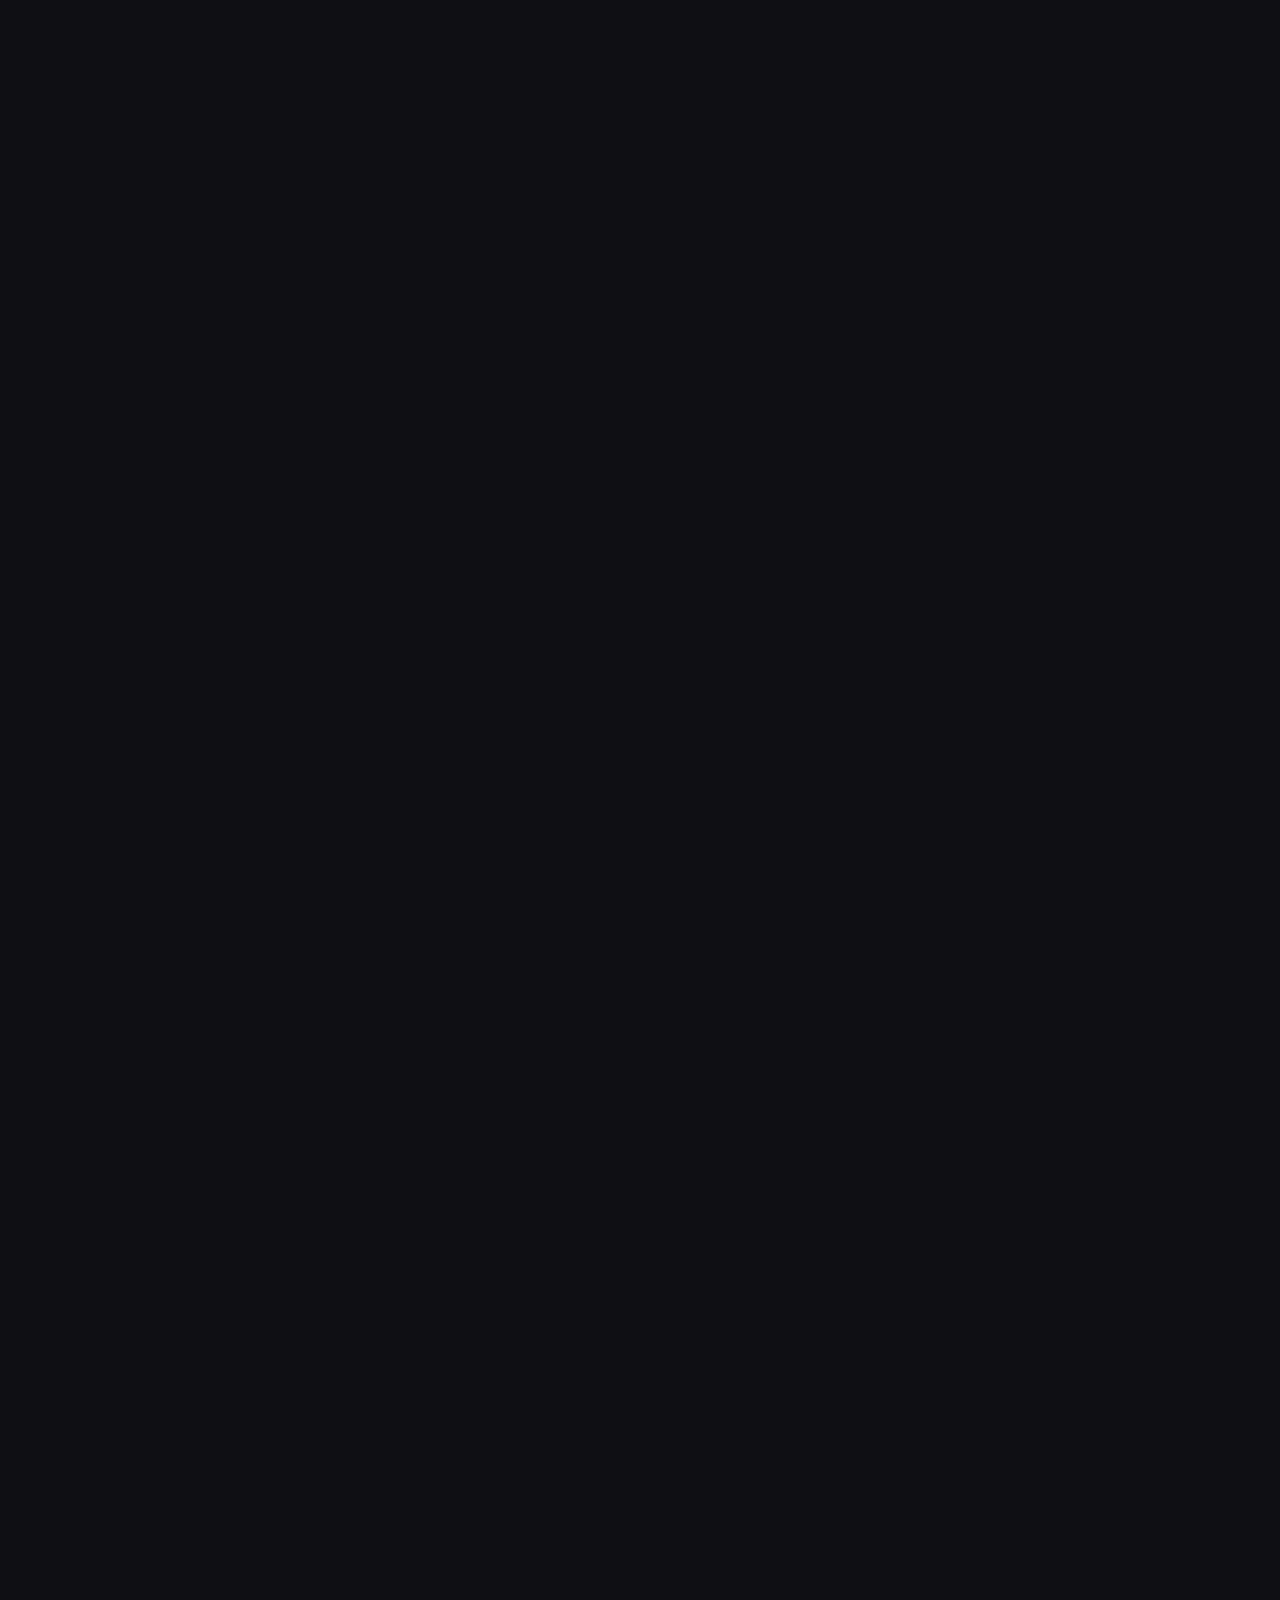
==== commit 815c1452: "Remove numbering from Technical Skills section for cleaner design" ====
--- a/index.html
+++ b/index.html
@@ -158,7 +158,6 @@
             </div>
             <div class="skills-grid-premium">
                 <div class="skill-card-premium">
-                    <div class="skill-number">01</div>
                     <div class="skill-icon-wrapper">
                         <i class="fas fa-layer-group"></i>
                     </div>
@@ -175,7 +174,6 @@
                 </div>
                 
                 <div class="skill-card-premium">
-                    <div class="skill-number">02</div>
                     <div class="skill-icon-wrapper">
                         <i class="fas fa-code"></i>
                     </div>
@@ -191,7 +189,6 @@
                 </div>
                 
                 <div class="skill-card-premium">
-                    <div class="skill-number">03</div>
                     <div class="skill-icon-wrapper">
                         <i class="fas fa-vial"></i>
                     </div>
@@ -207,7 +204,6 @@
                 </div>
                 
                 <div class="skill-card-premium">
-                    <div class="skill-number">04</div>
                     <div class="skill-icon-wrapper">
                         <i class="fas fa-tools"></i>
                     </div>
@@ -223,7 +219,6 @@
                 </div>
                 
                 <div class="skill-card-premium">
-                    <div class="skill-number">05</div>
                     <div class="skill-icon-wrapper">
                         <i class="fas fa-palette"></i>
                     </div>
@@ -239,7 +234,6 @@
                 </div>
                 
                 <div class="skill-card-premium">
-                    <div class="skill-number">06</div>
                     <div class="skill-icon-wrapper">
                         <i class="fas fa-chart-line"></i>
                     </div>
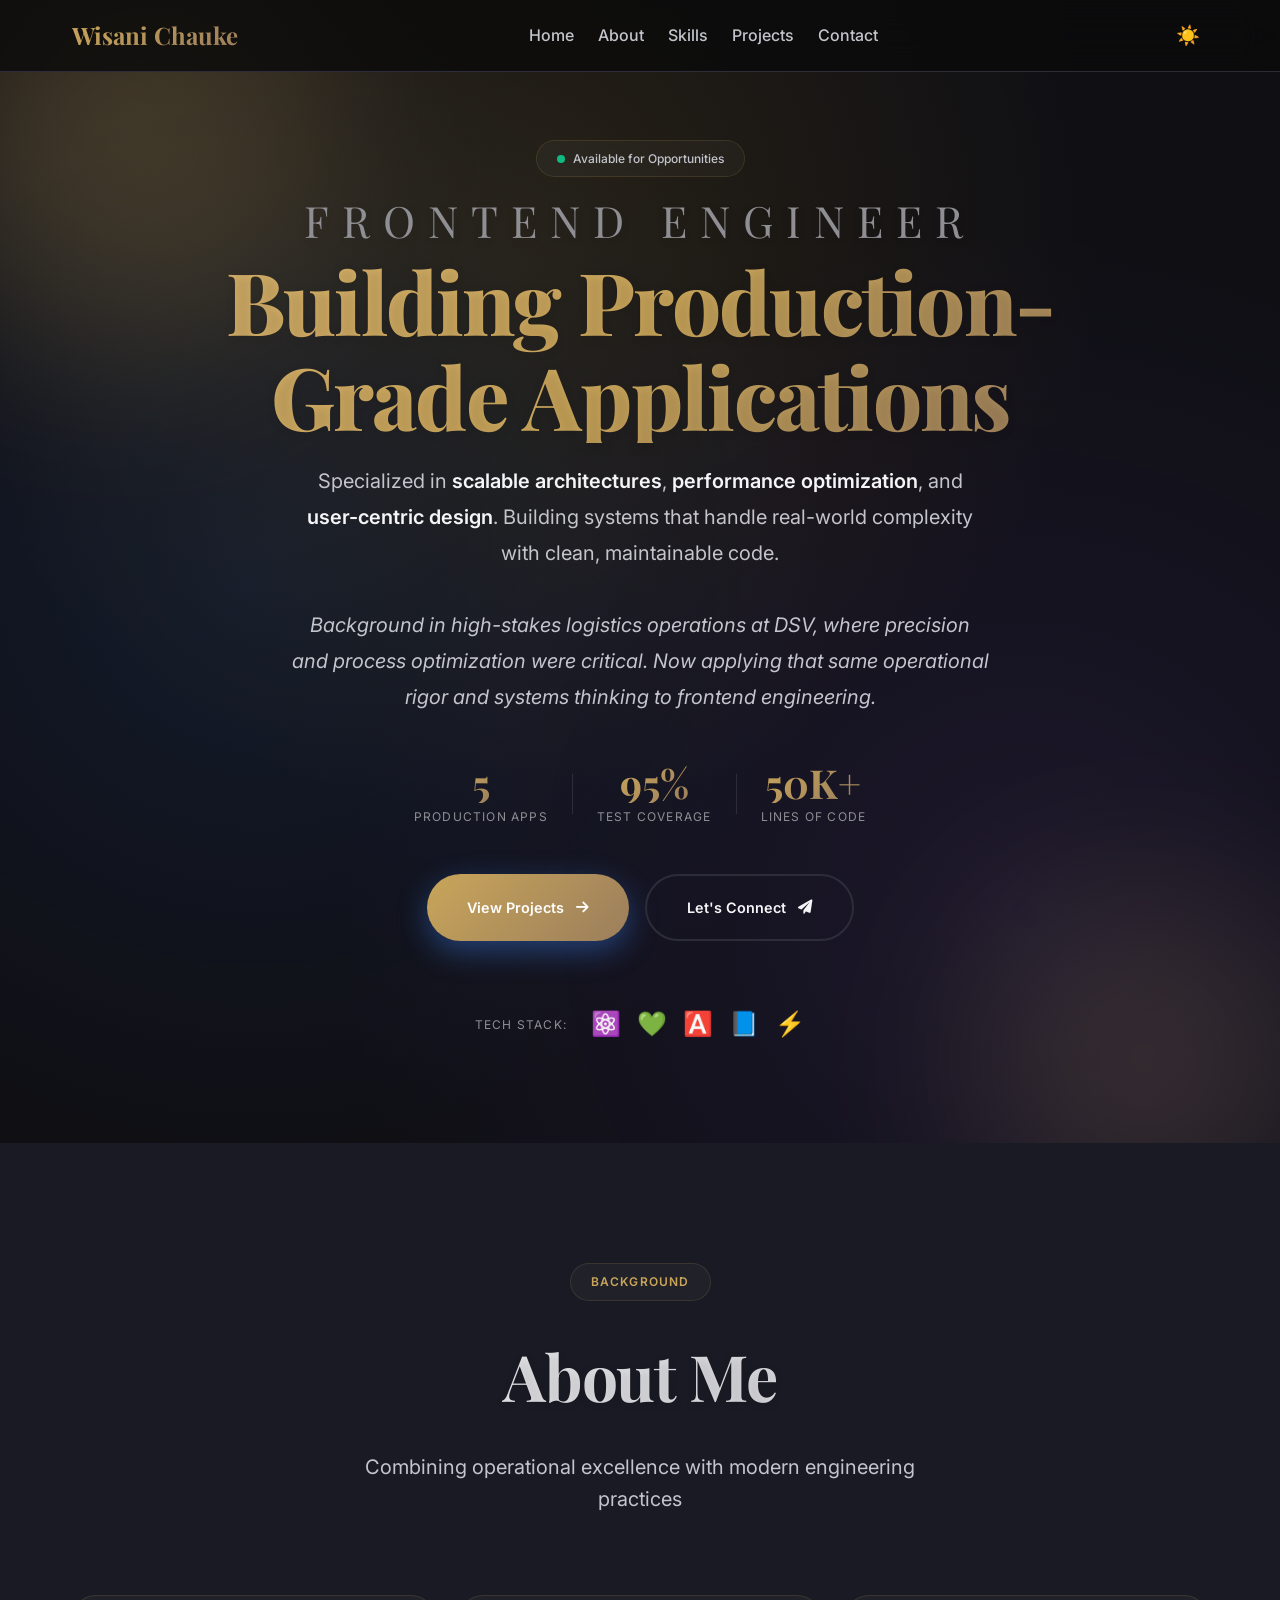
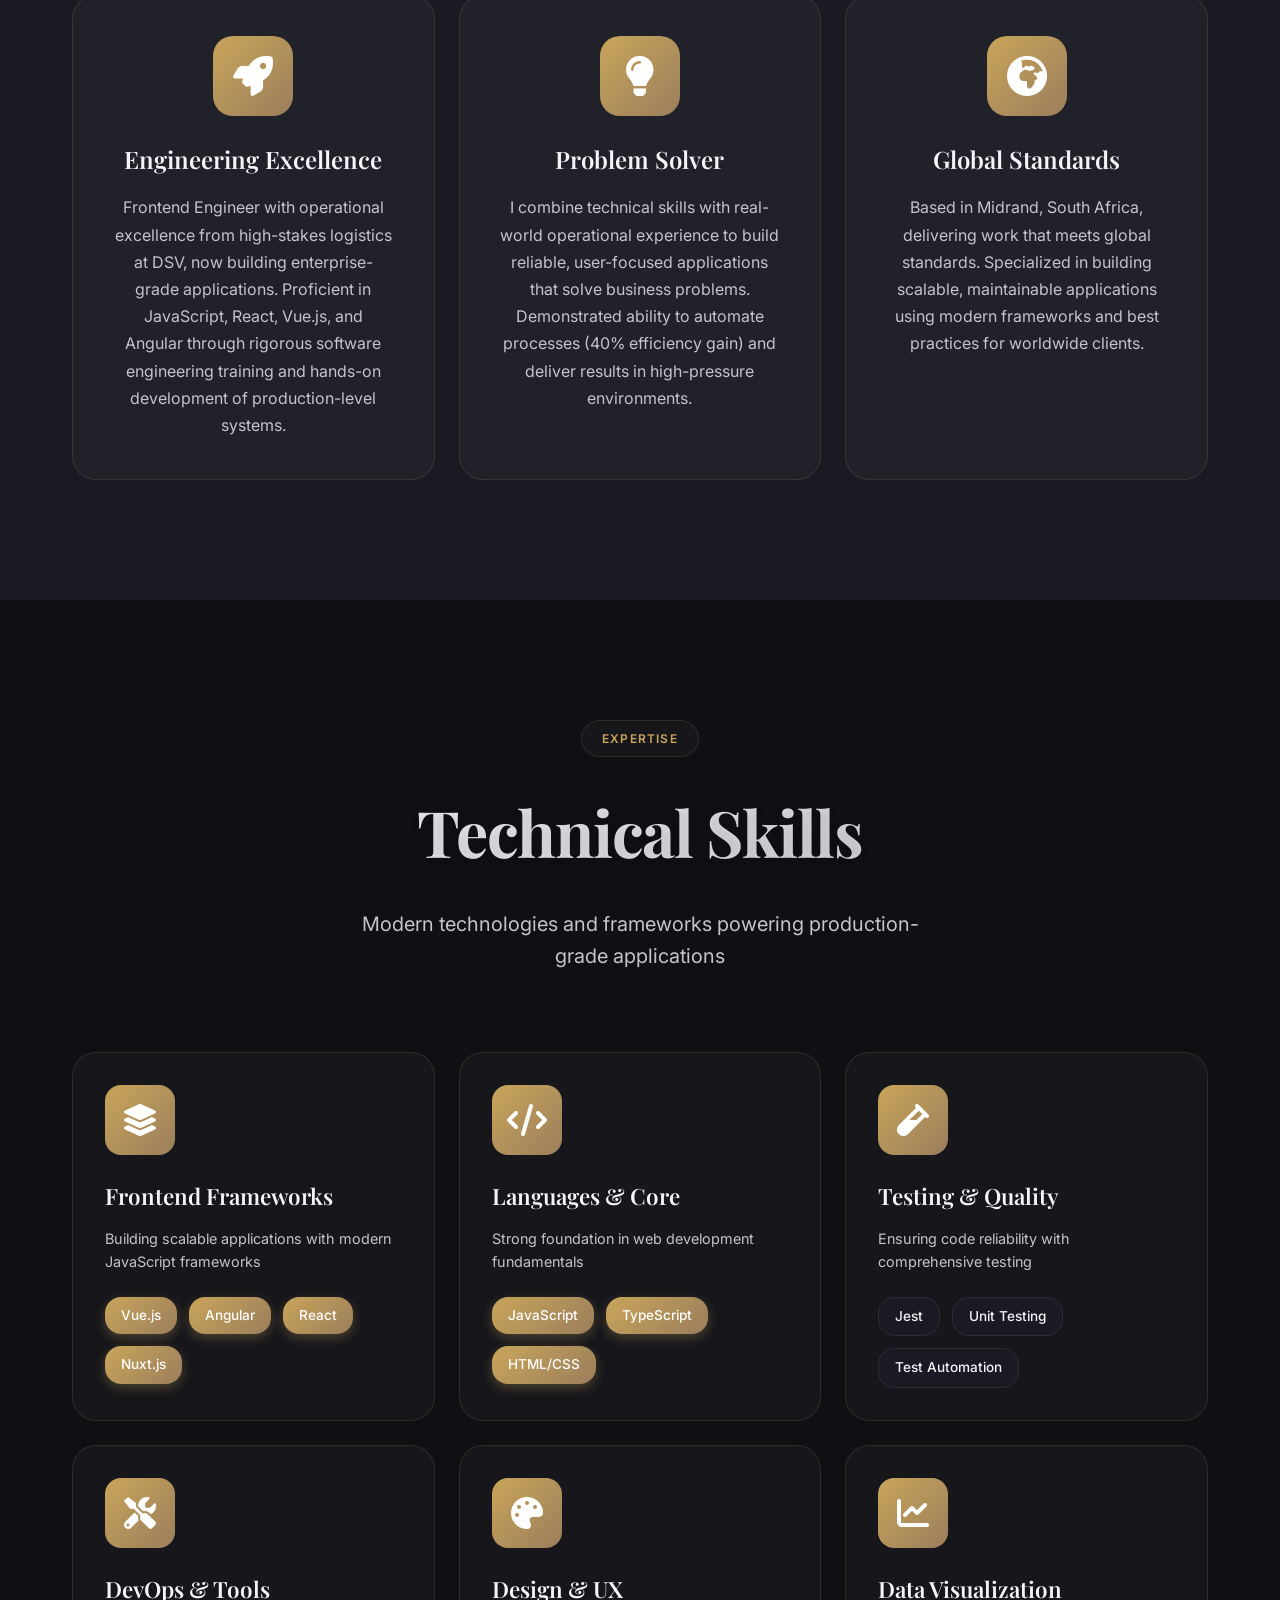
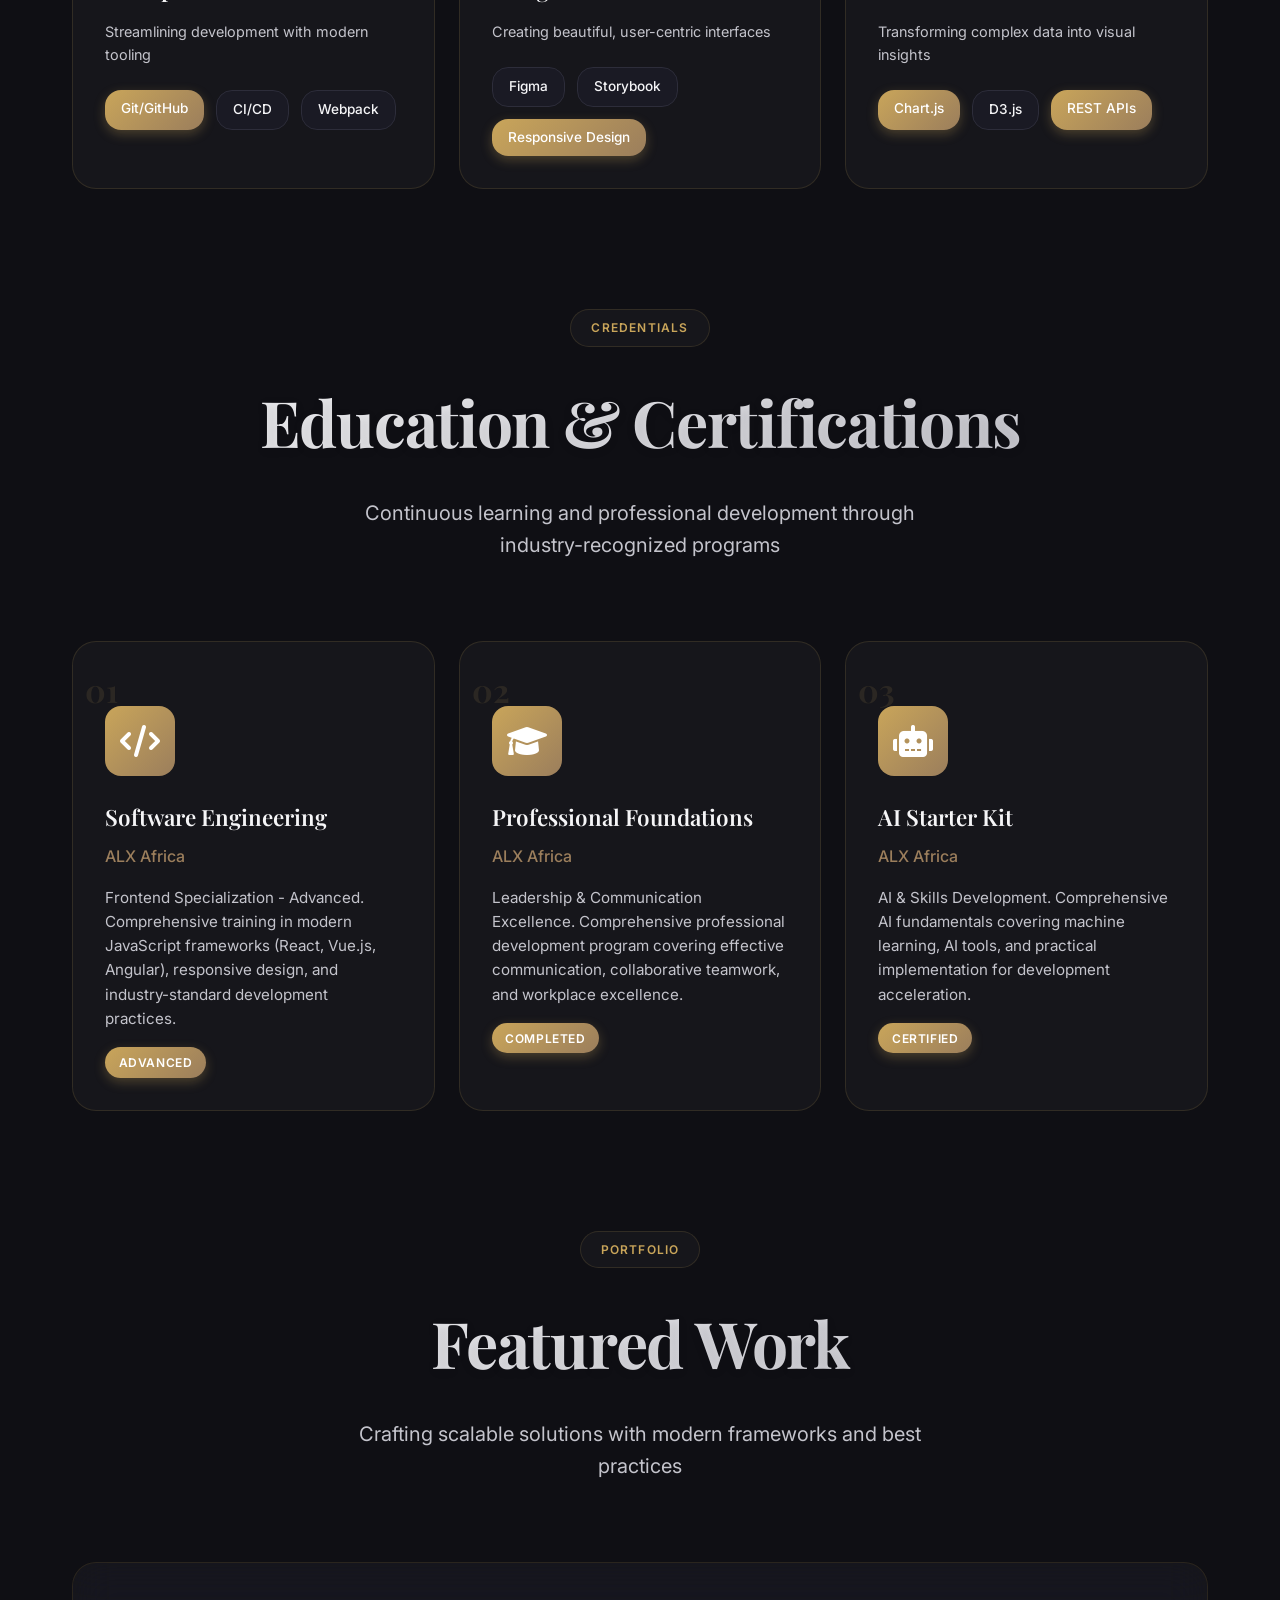
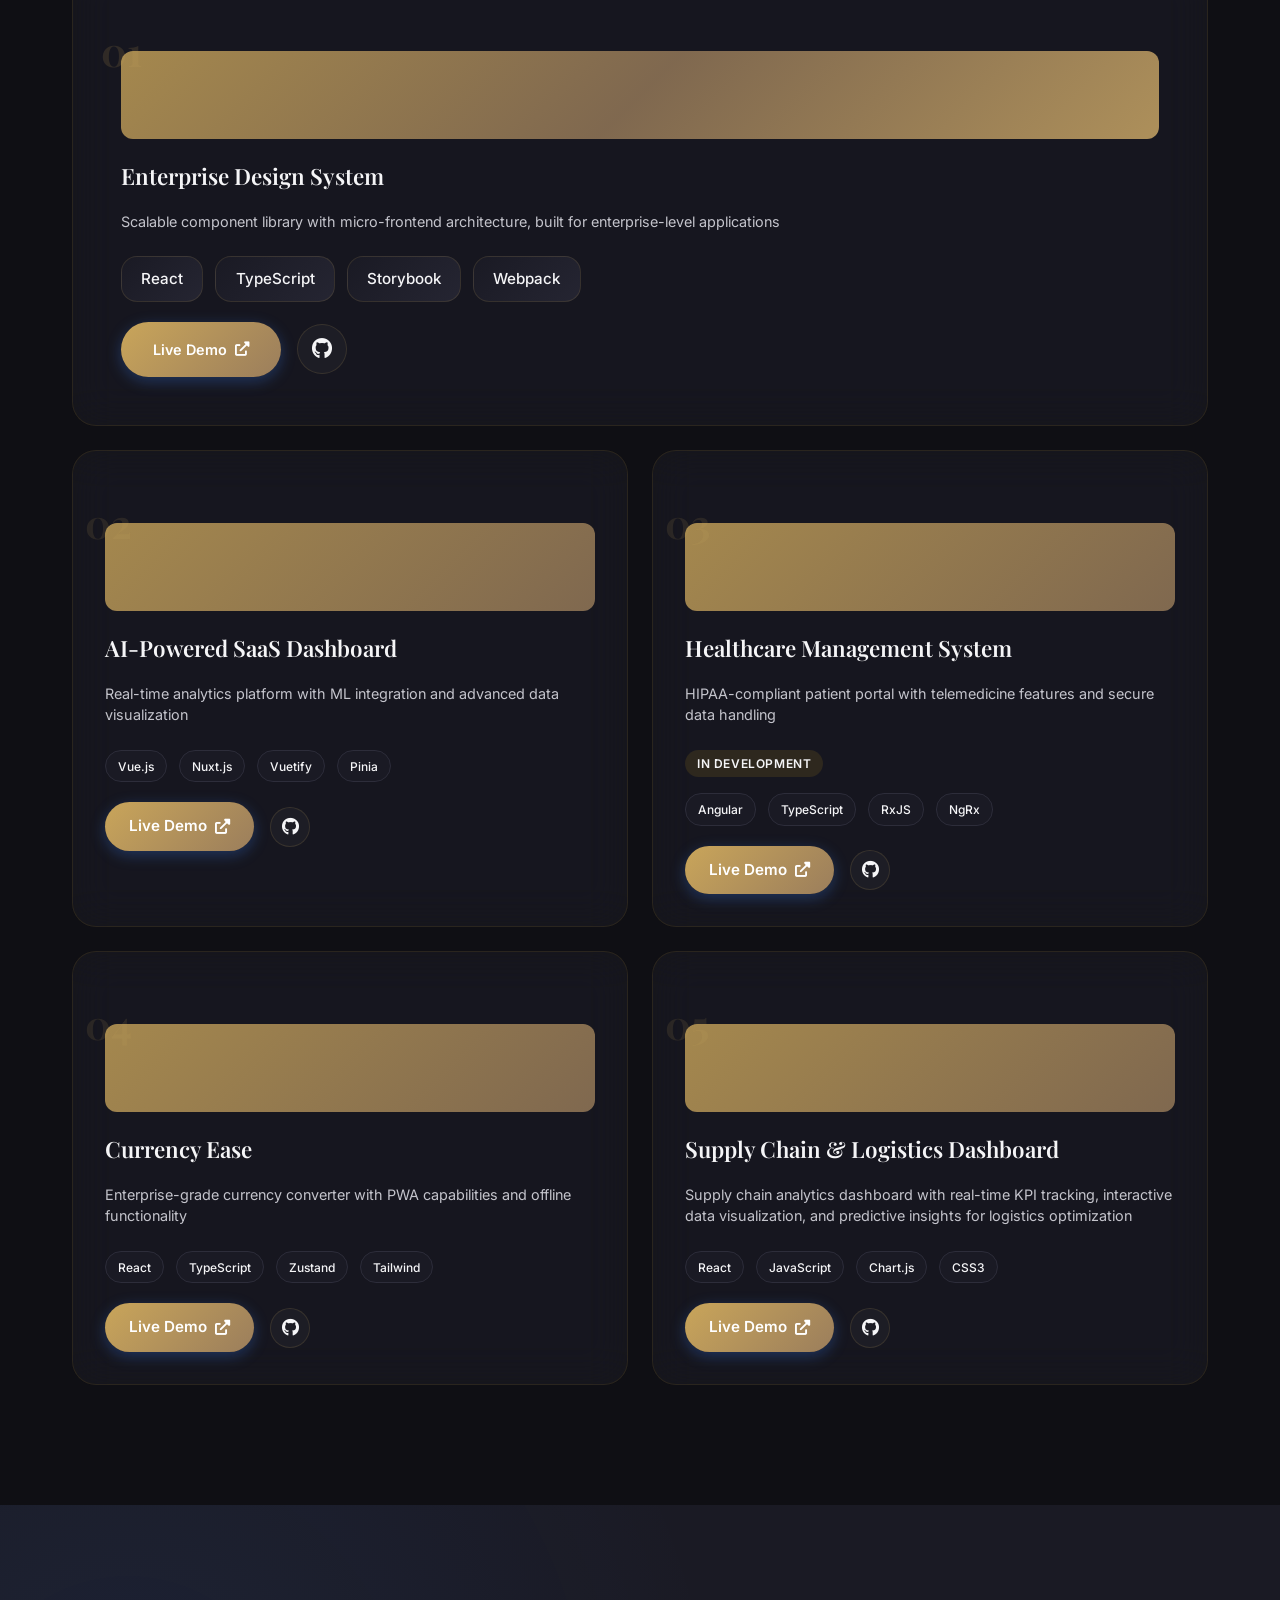
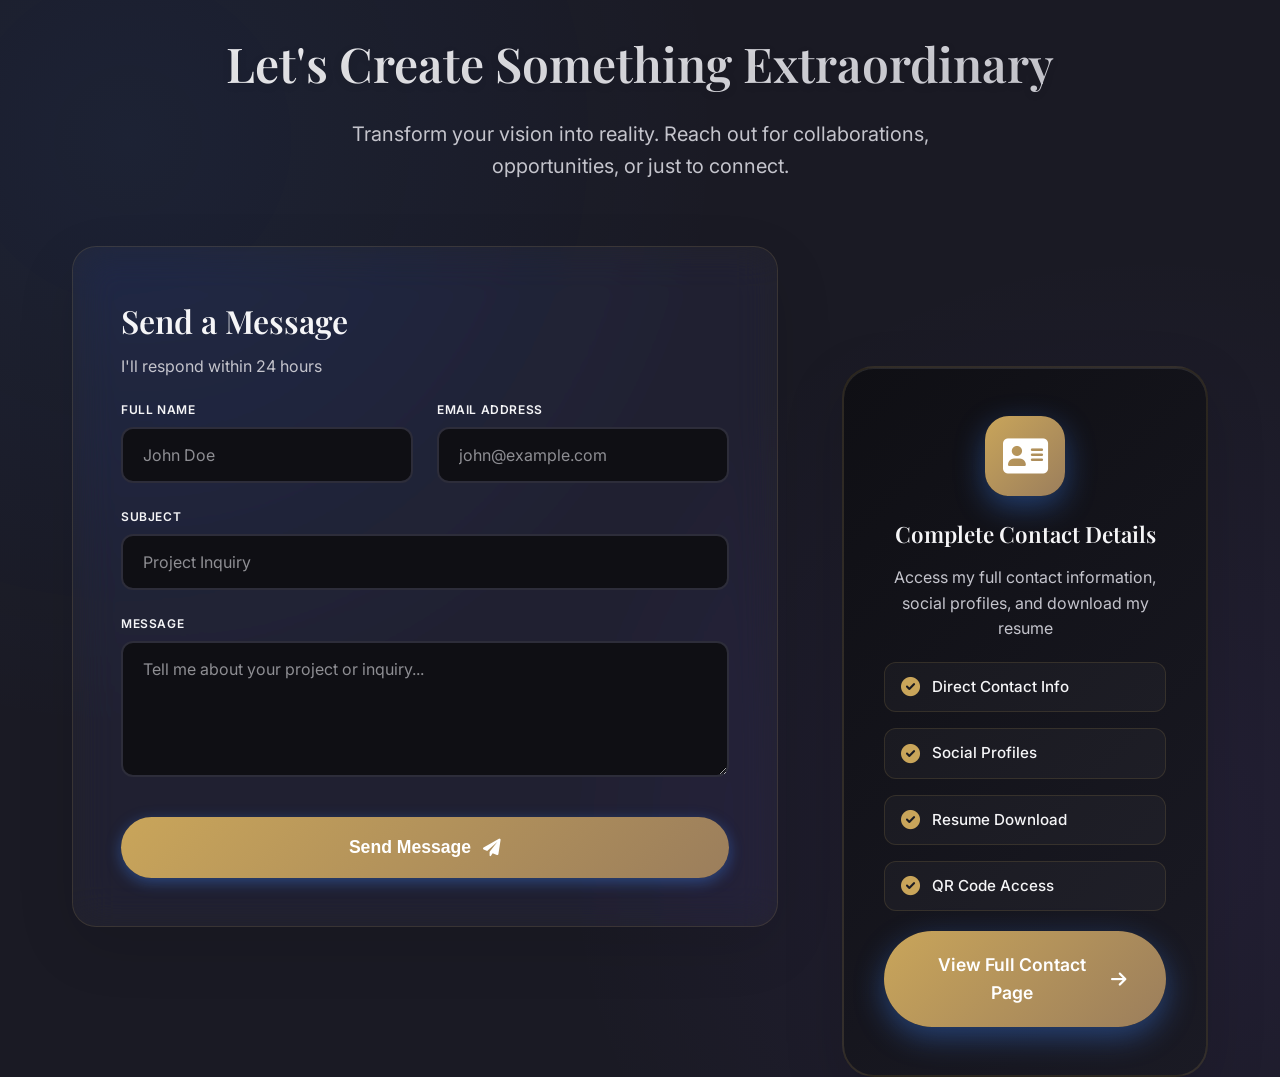
==== commit b6e81fbe: "Integrate Netlify Forms for contact form submissions" ====
--- a/index.html
+++ b/index.html
@@ -464,7 +464,11 @@
                         <h3>Send a Message</h3>
                         <p>I'll respond within 24 hours</p>
                     </div>
-                    <form class="contact-form" id="contactForm">
+                    <form class="contact-form" id="contactForm" name="contact" method="POST" data-netlify="true" data-netlify-honeypot="bot-field">
+                        <input type="hidden" name="form-name" value="contact" />
+                        <p style="display: none;">
+                            <label>Don't fill this out if you're human: <input name="bot-field" /></label>
+                        </p>
                         <div class="form-row">
                             <div class="form-group">
                                 <label for="name">Full Name</label>
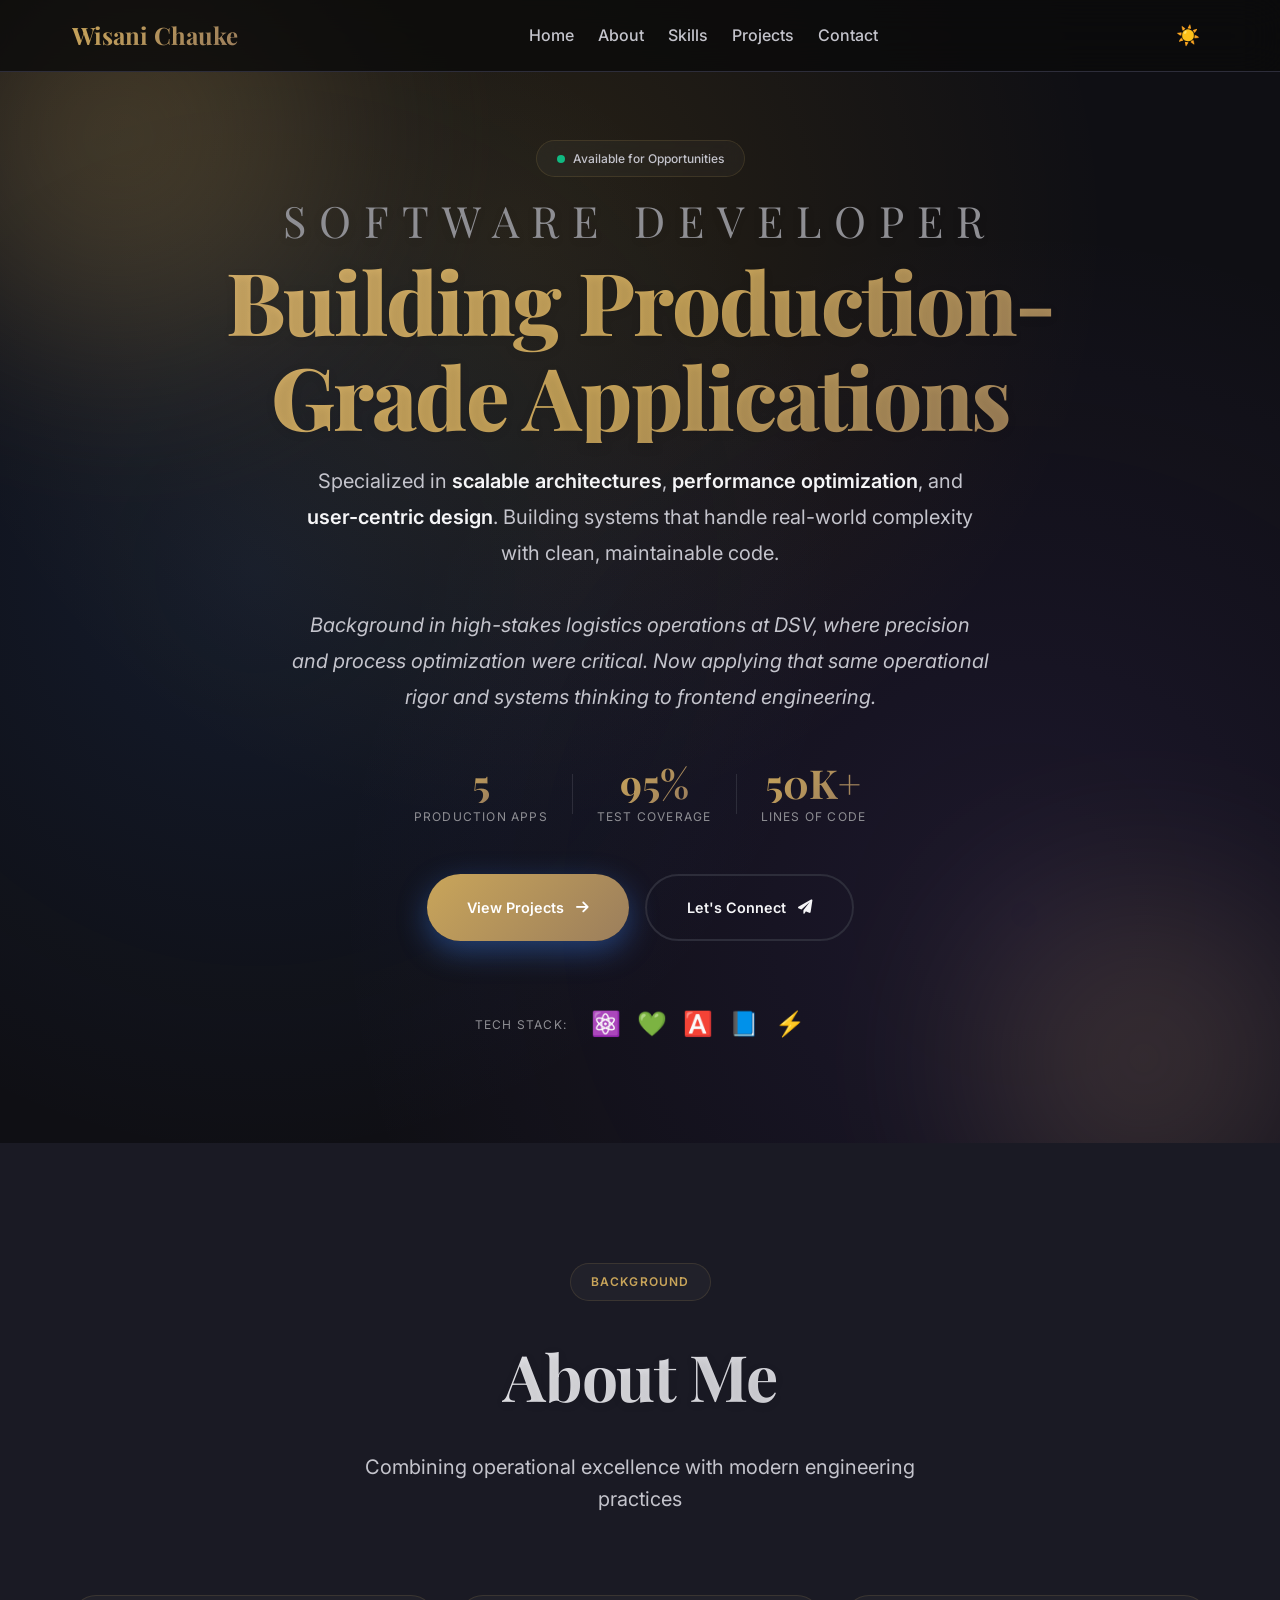
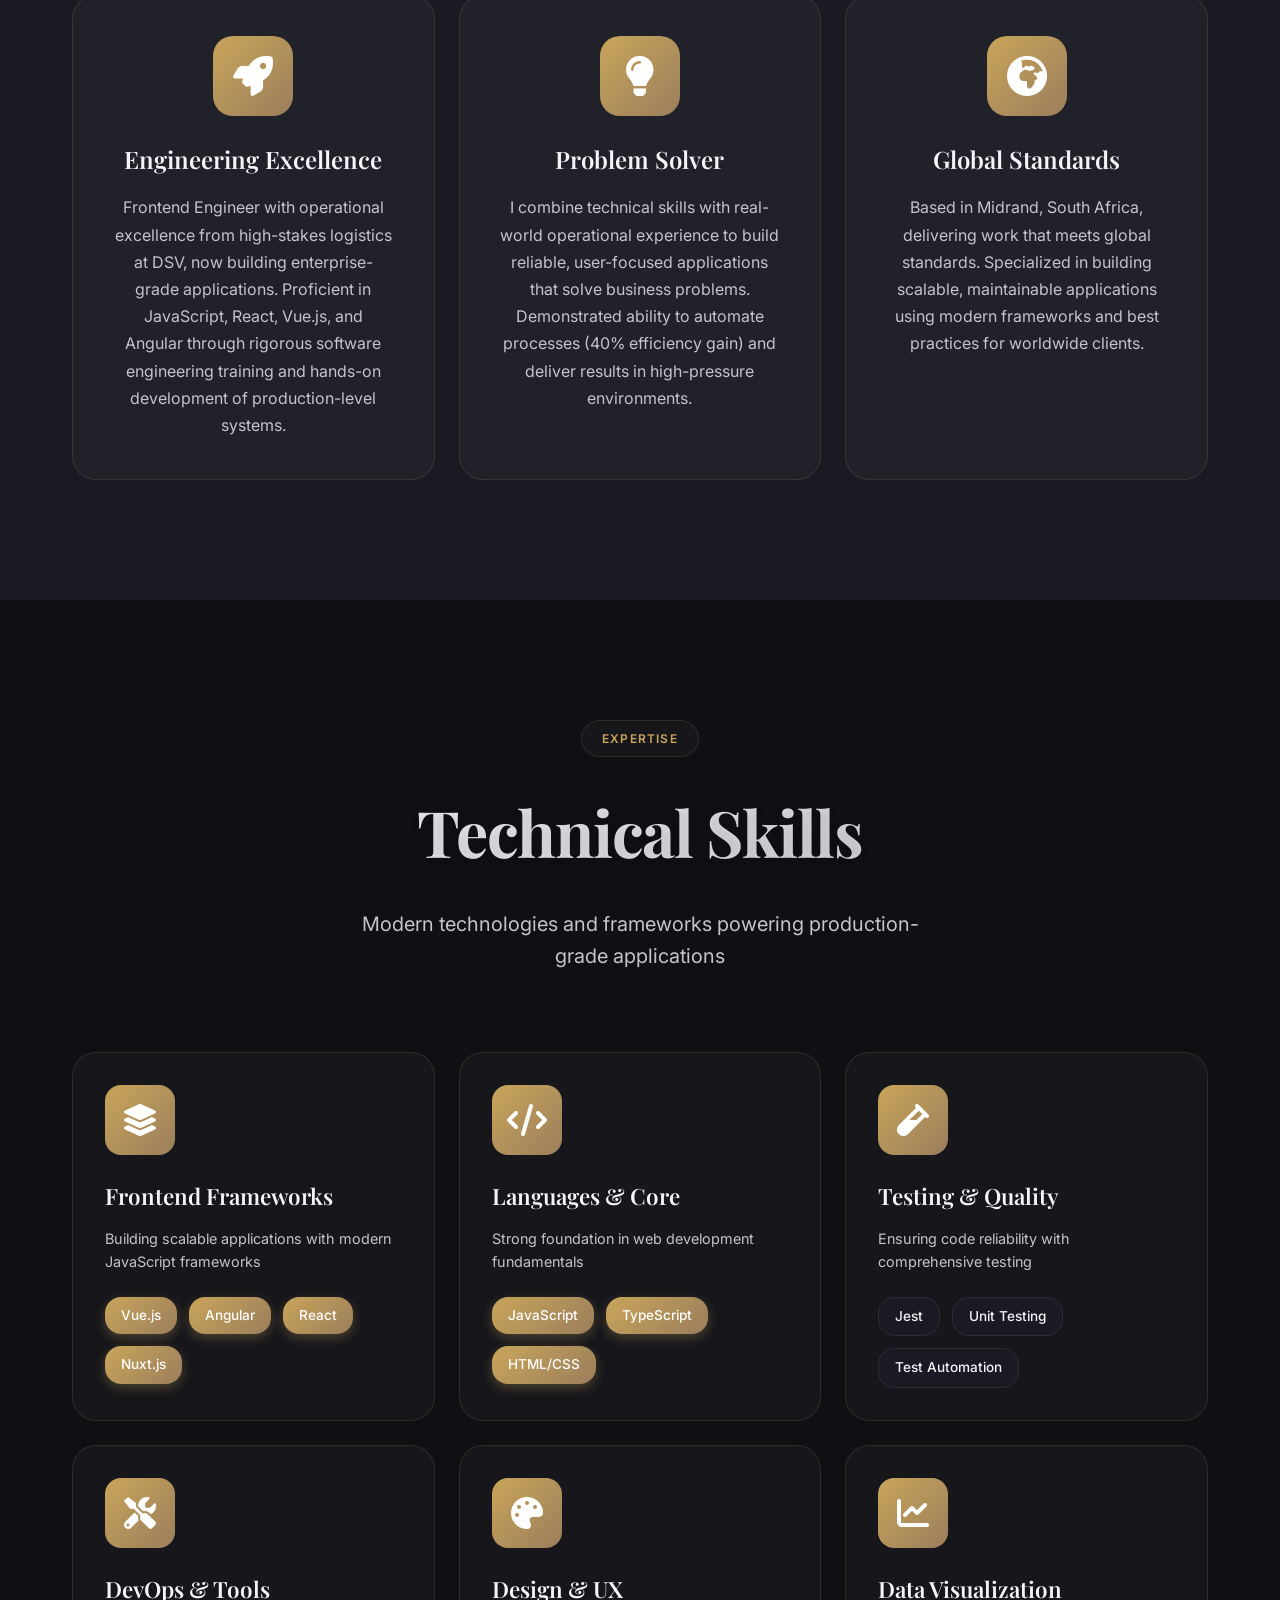
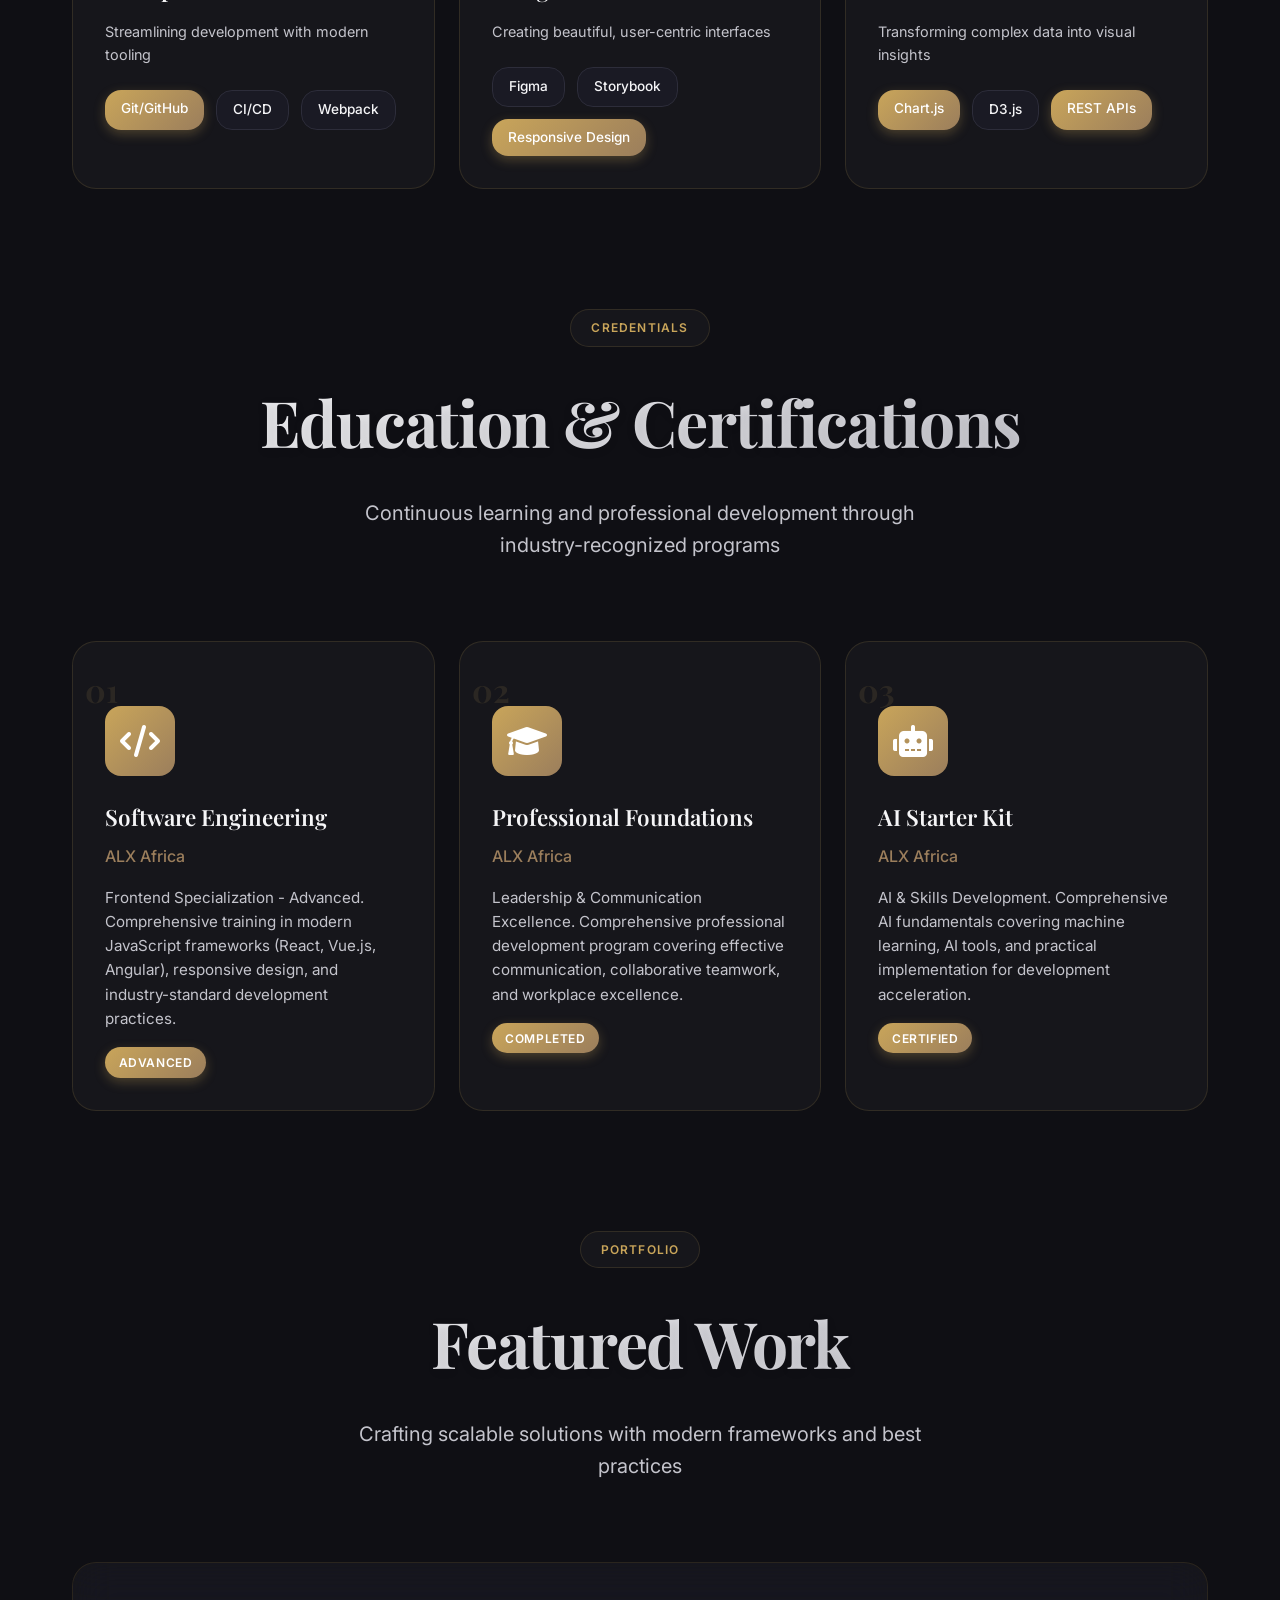
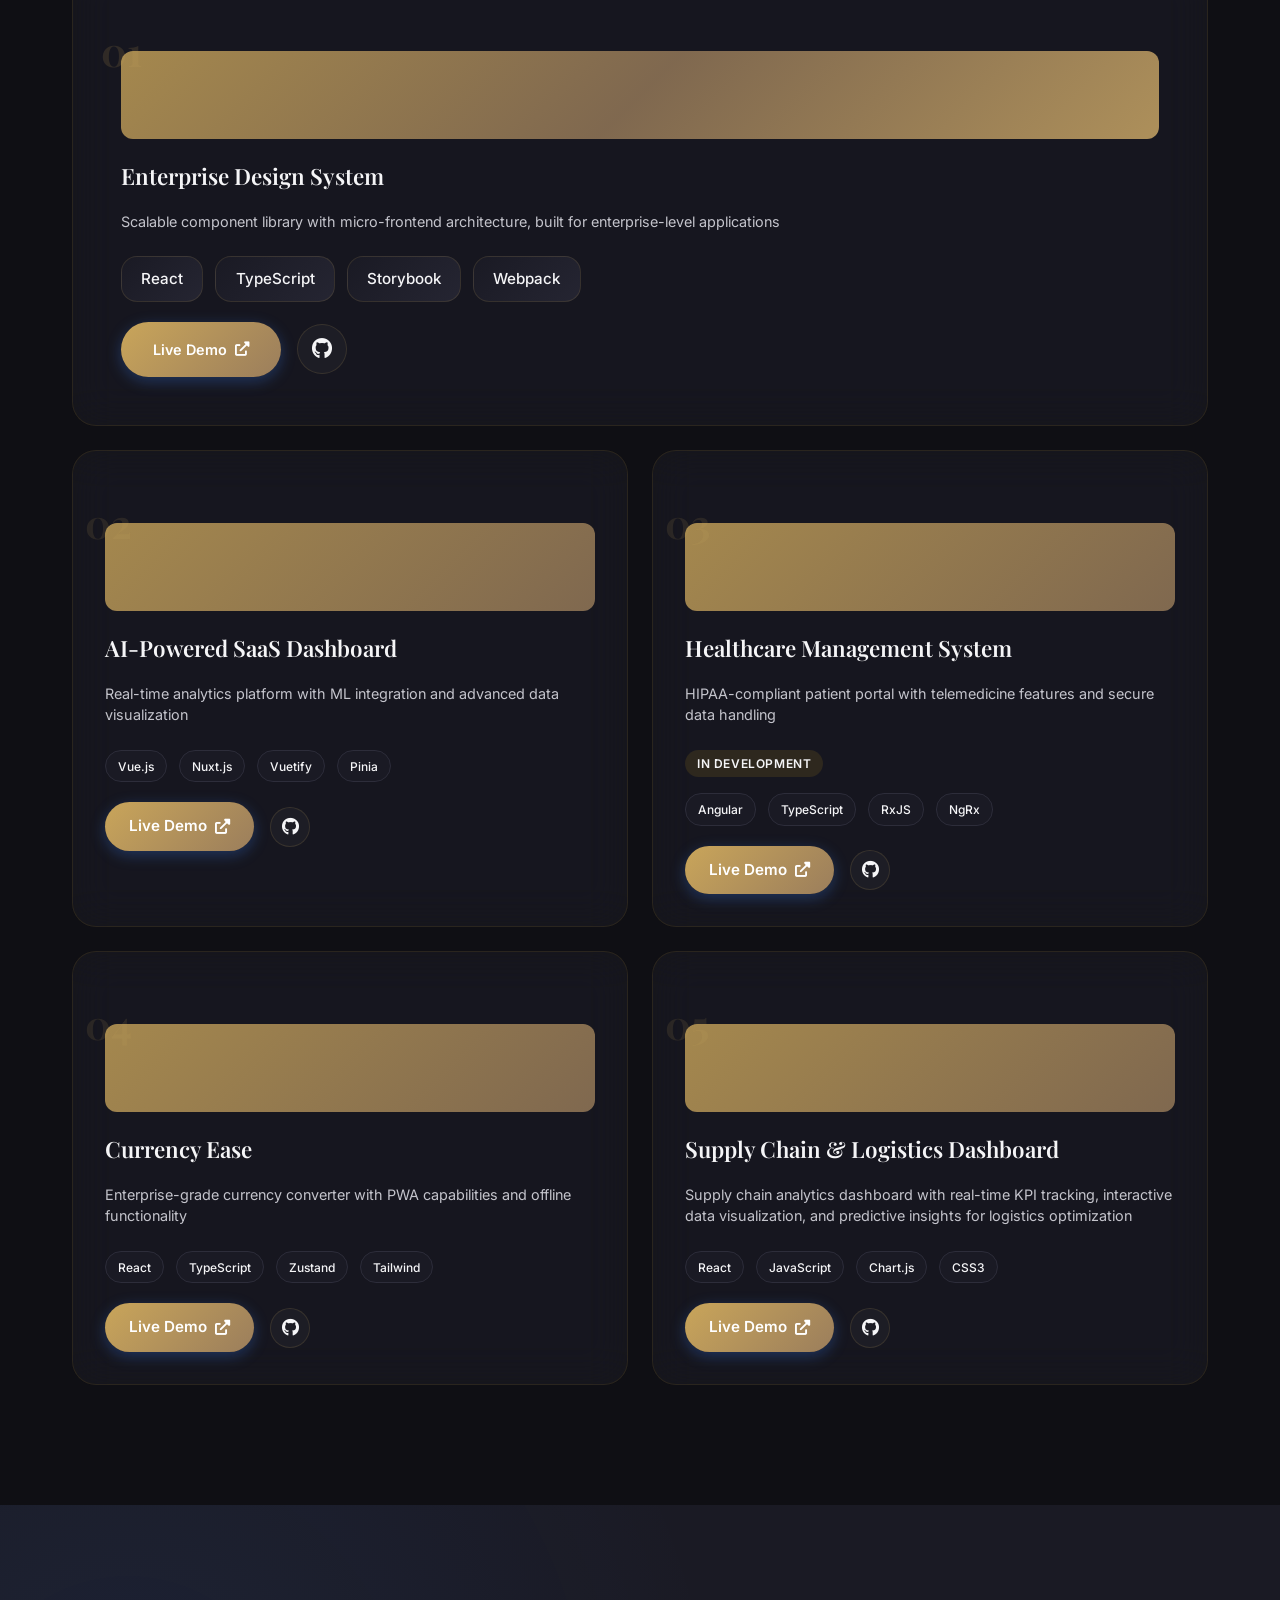
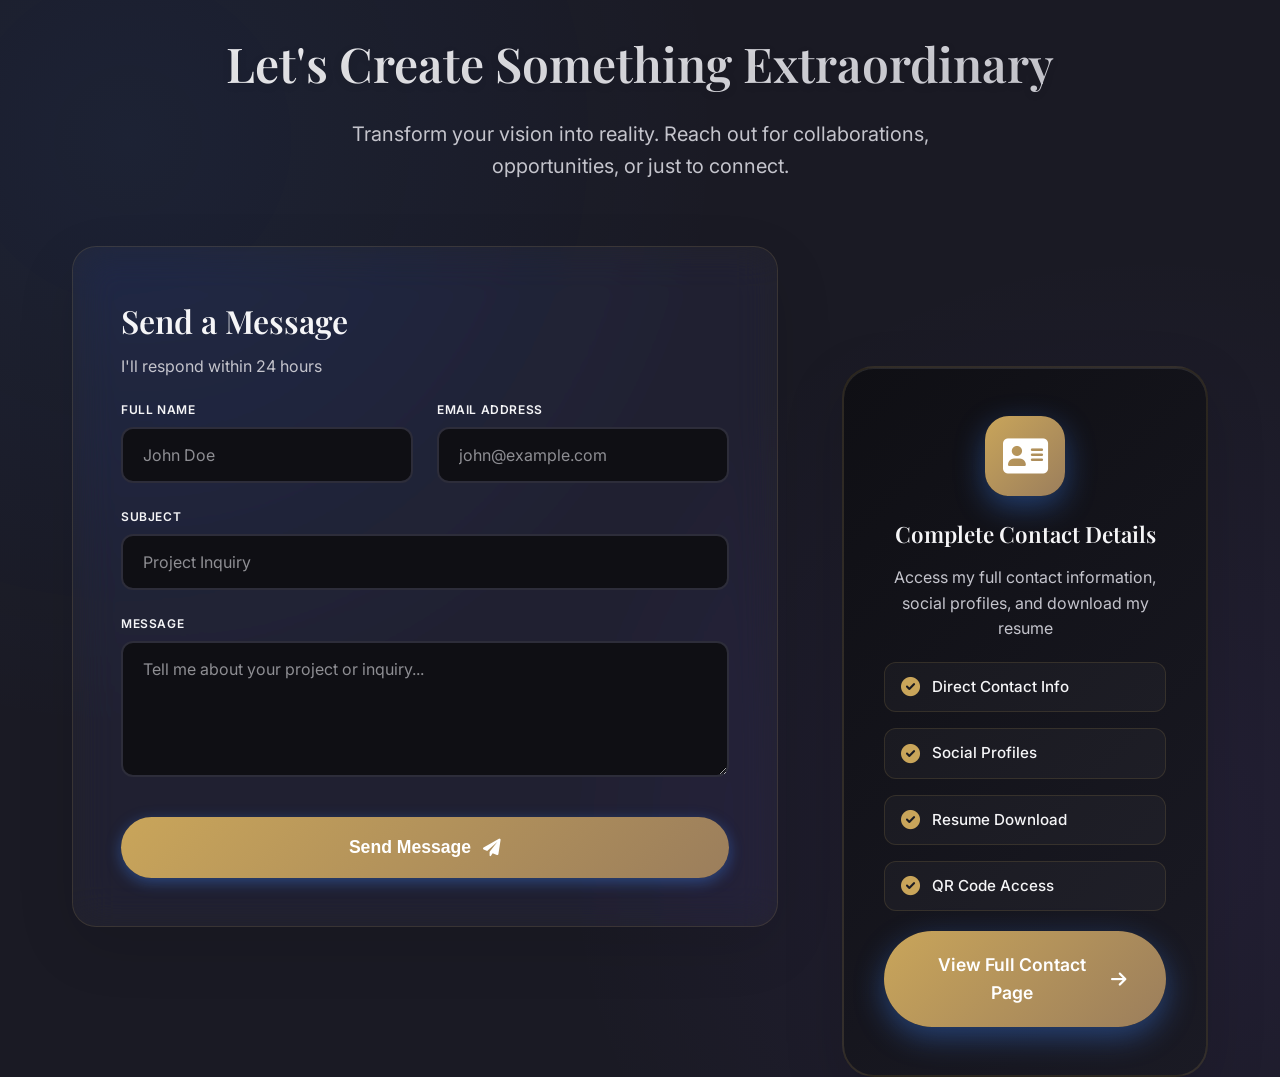
==== commit 93593f17: "Update hero title to Software Developer" ====
--- a/index.html
+++ b/index.html
@@ -53,7 +53,7 @@
                     <span>Available for Opportunities</span>
                 </div>
                 <h1 class="hero-title-premium">
-                    <span class="title-line-1">Frontend Engineer</span>
+                    <span class="title-line-1">Software Developer</span>
                     <span class="title-line-2">Building Production-Grade Applications</span>
                 </h1>
                 <p class="hero-description">
@@ -464,7 +464,7 @@
                         <h3>Send a Message</h3>
                         <p>I'll respond within 24 hours</p>
                     </div>
-                    <form class="contact-form" id="contactForm" name="contact" method="POST" data-netlify="true" data-netlify-honeypot="bot-field">
+                    <form class="contact-form" id="contactForm" name="contact" method="POST" action="/success" data-netlify="true" data-netlify-honeypot="bot-field">
                         <input type="hidden" name="form-name" value="contact" />
                         <p style="display: none;">
                             <label>Don't fill this out if you're human: <input name="bot-field" /></label>
@@ -476,7 +476,7 @@
                             </div>
                             <div class="form-group">
                                 <label for="email">Email Address</label>
-                                <input type="email" id="email" name="email" placeholder="john@example.com" required>
+                                <input type="email" id="email" name="email" placeholder="john@example.com" pattern="[a-z0-9._%+-]+@[a-z0-9.-]+\.[a-z]{2,}$" title="Please enter a valid email address" required>
                             </div>
                         </div>
                         <div class="form-group">
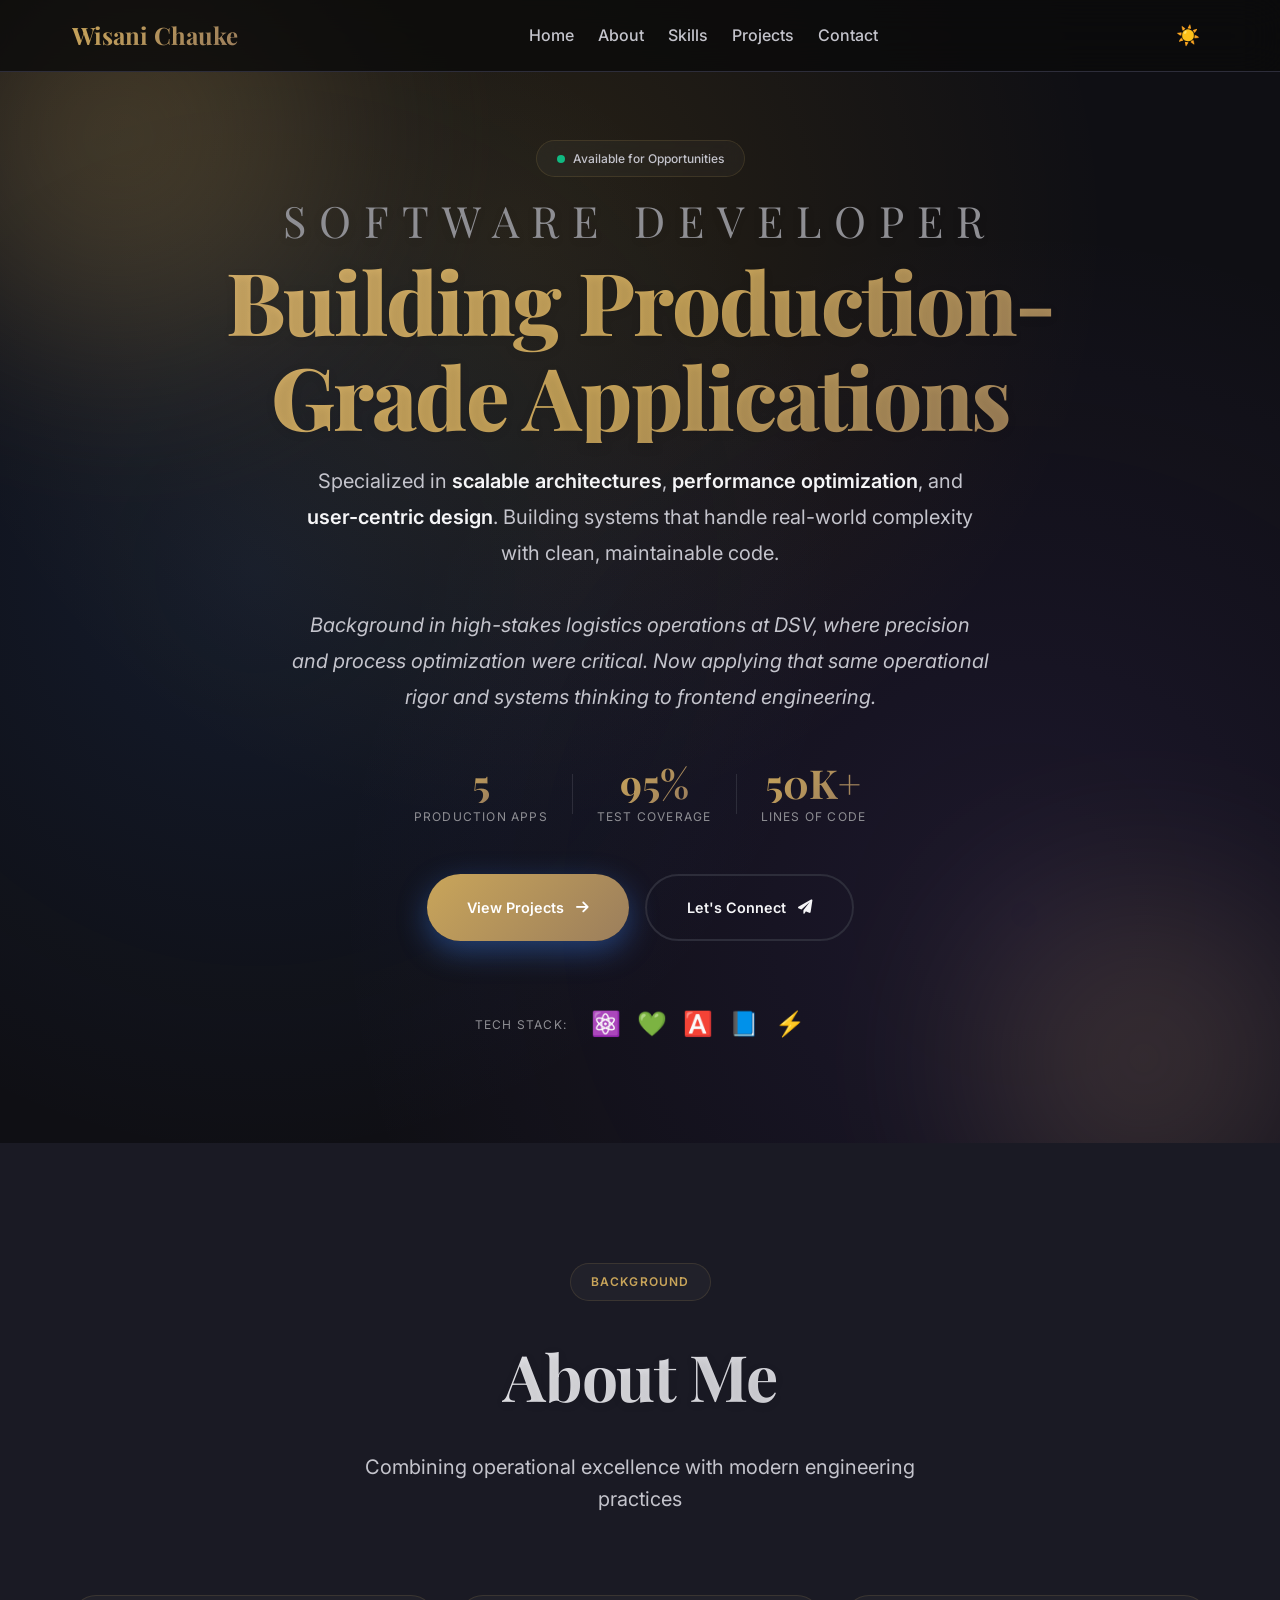
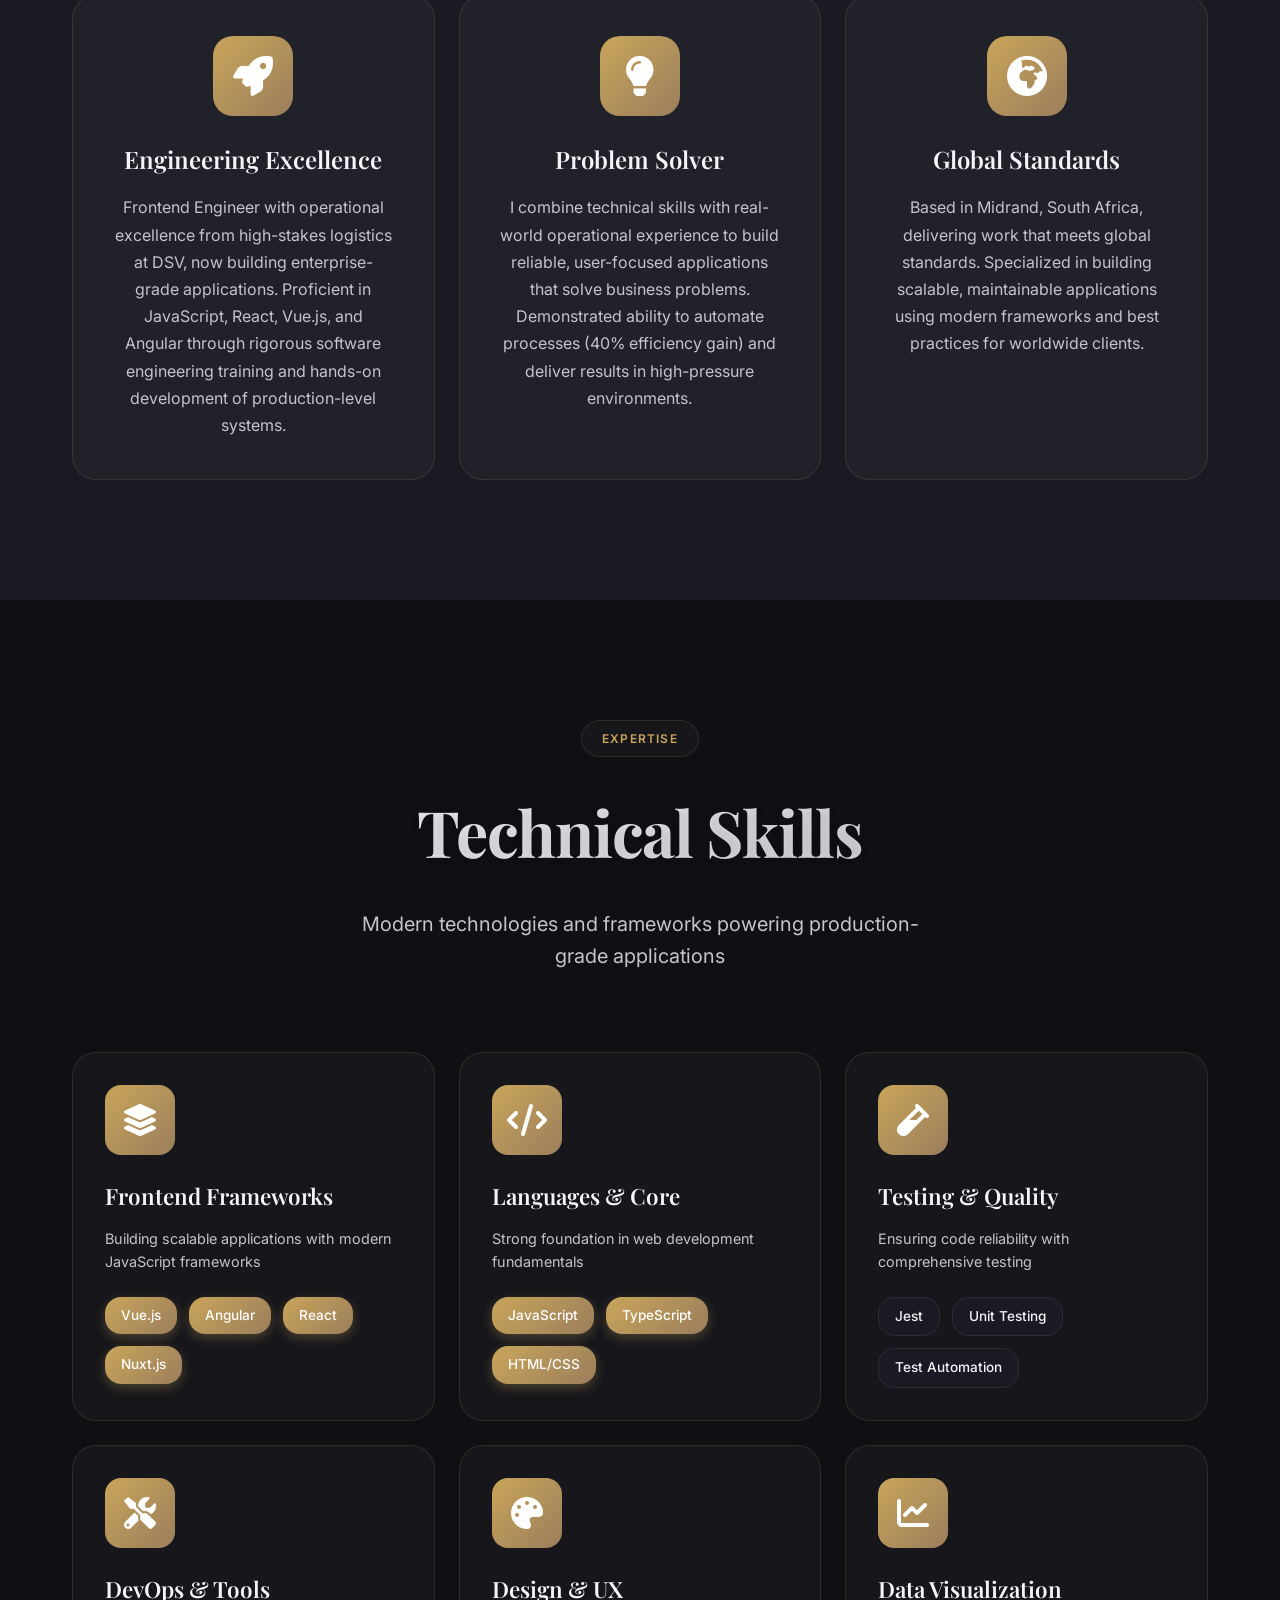
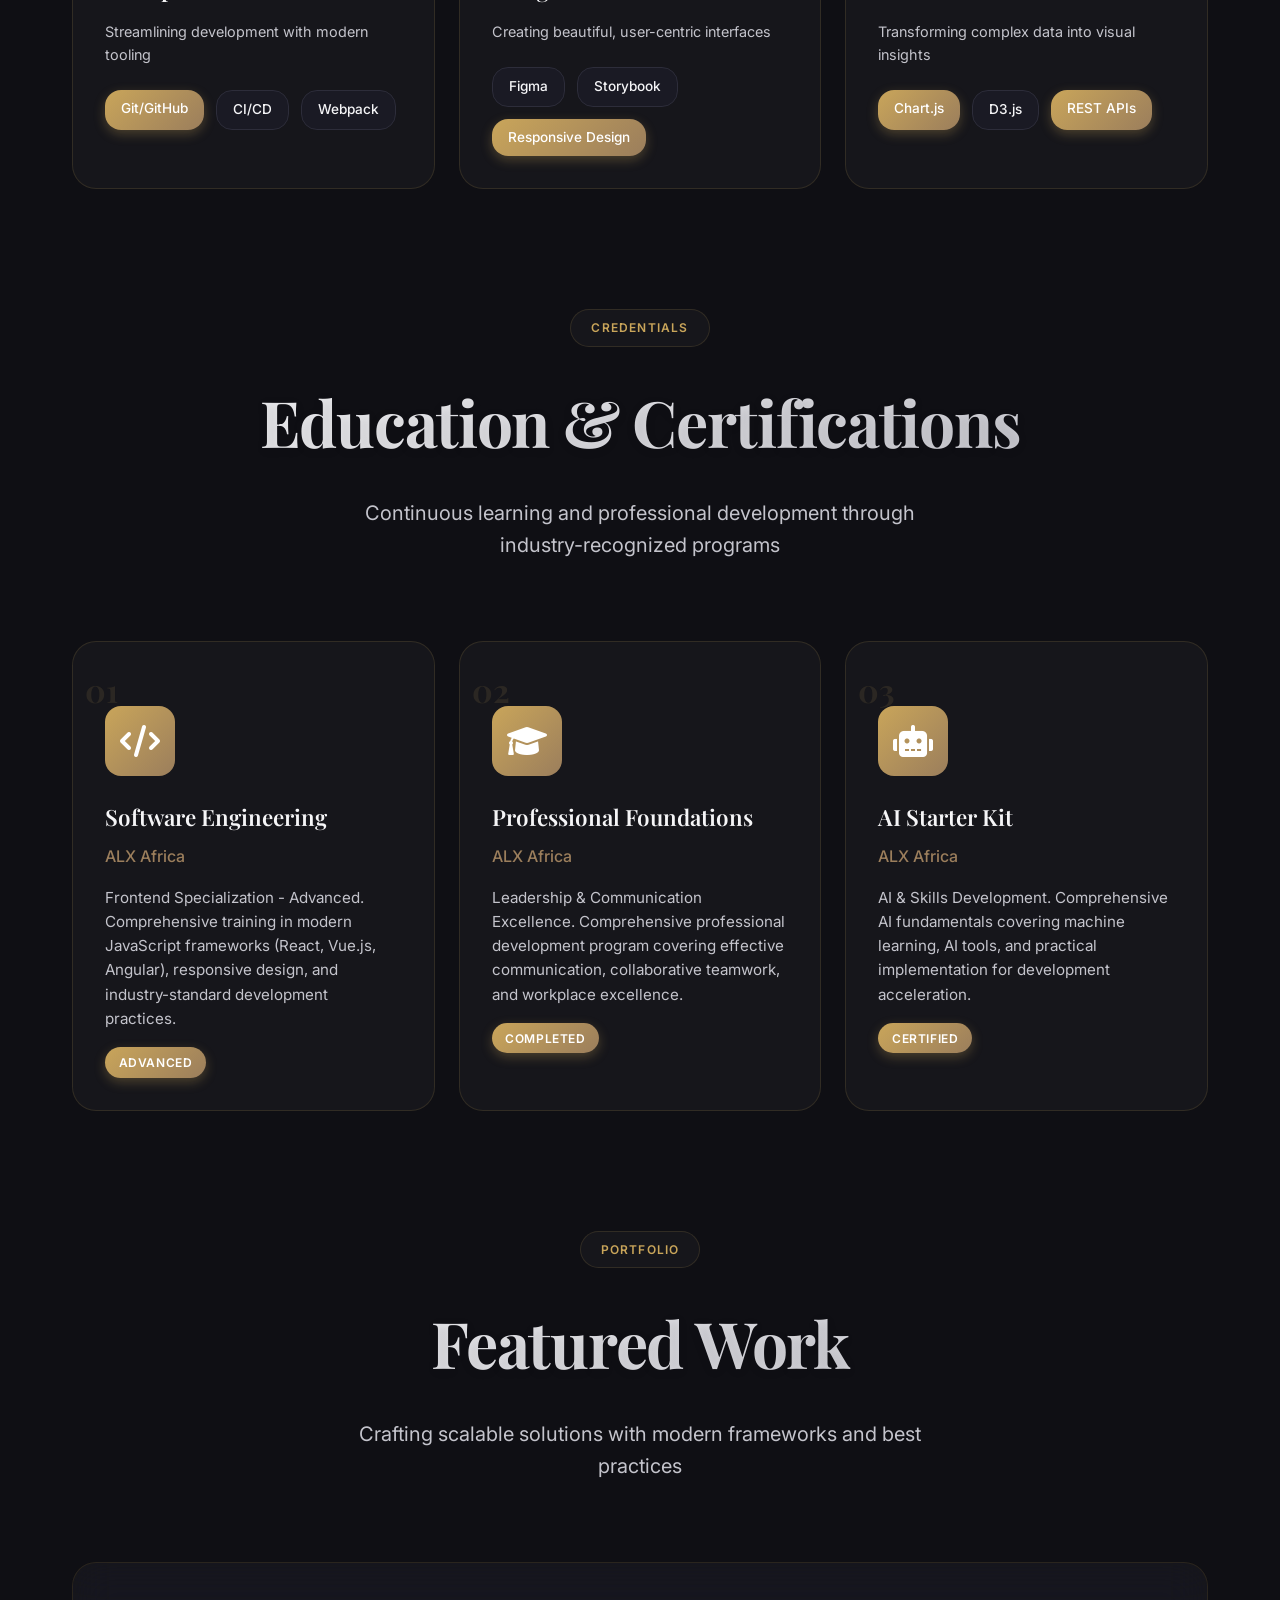
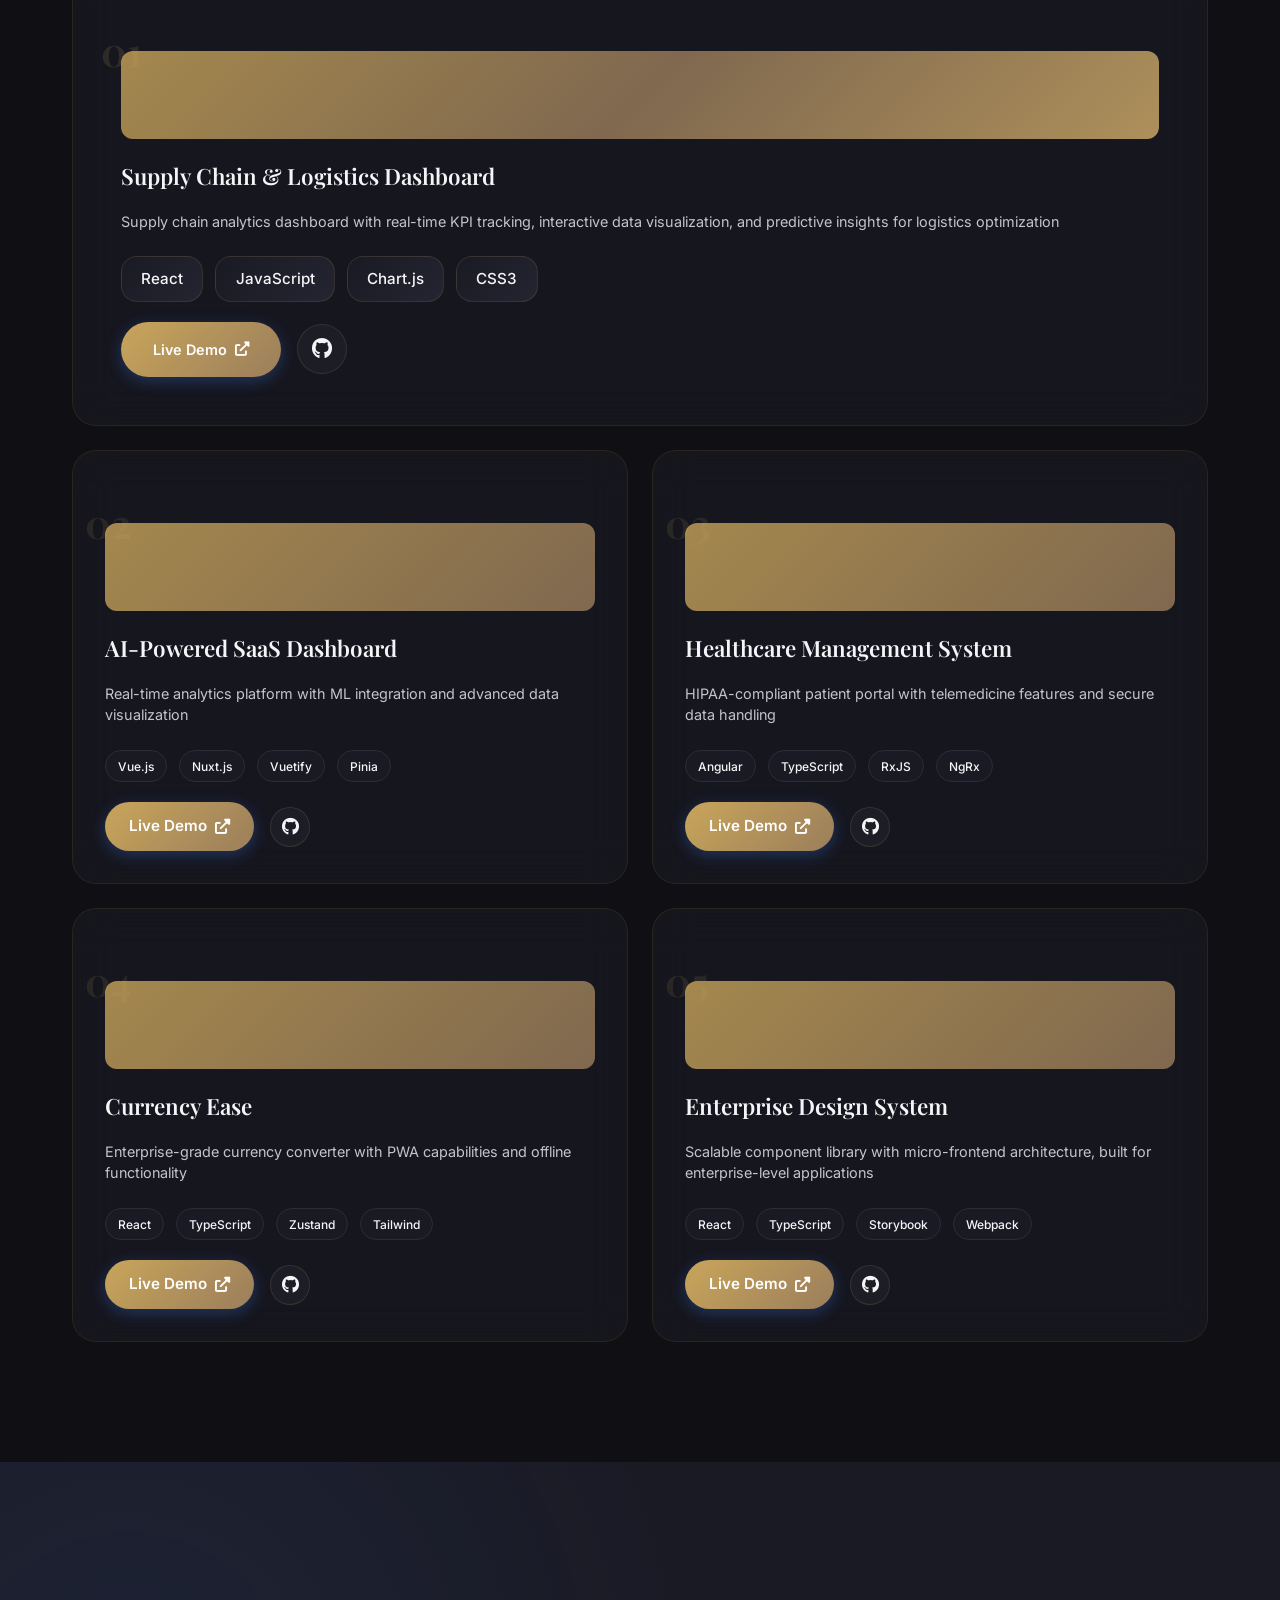
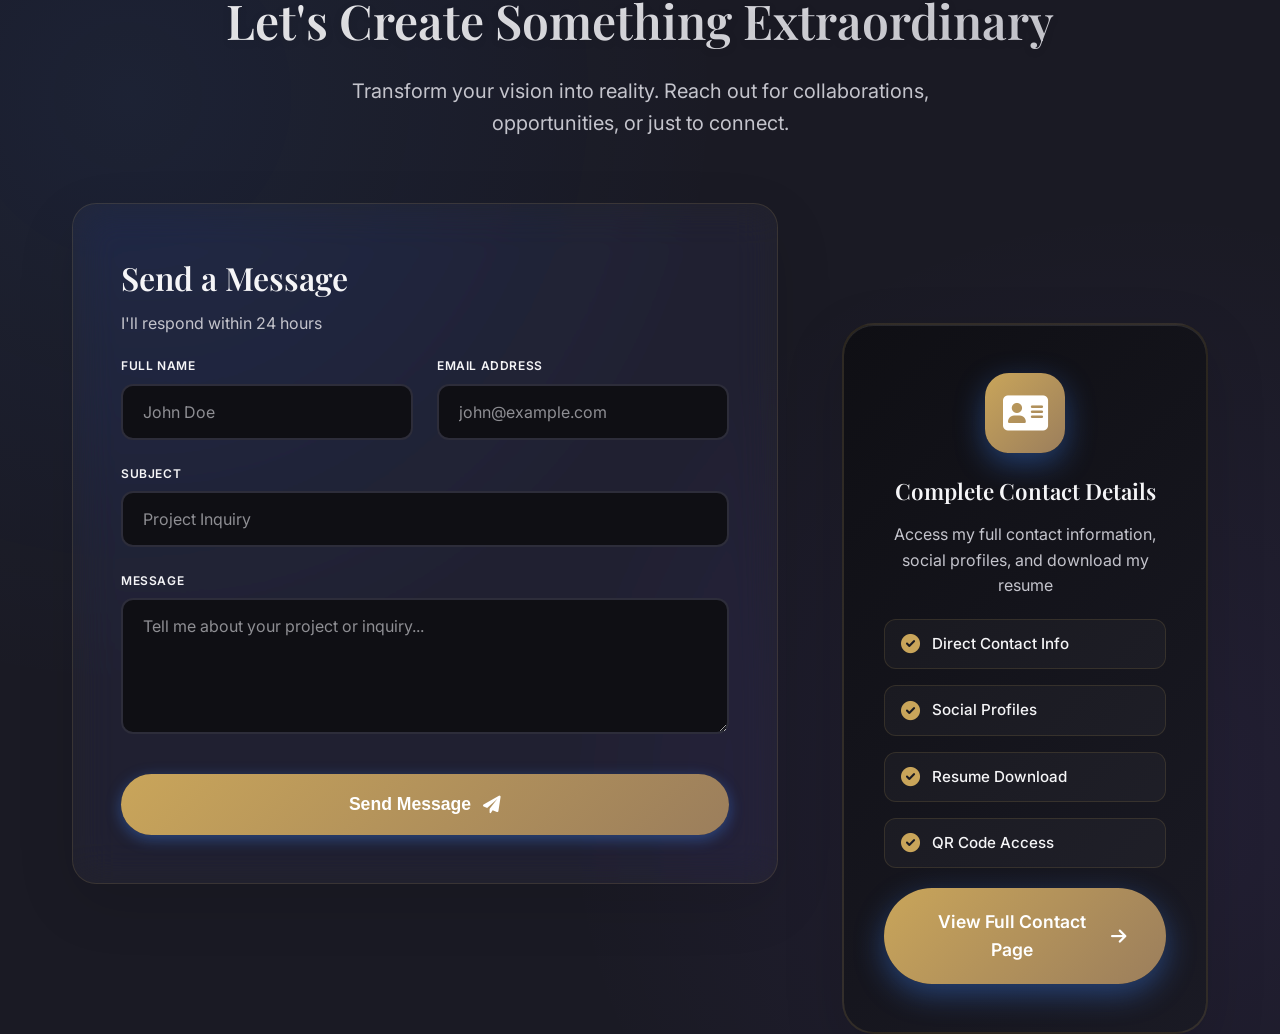
==== commit 30b8bd10: "fix: swap projects 01/05, remove in-dev tag, fix tabnabbing, replace alerts" ====
--- a/index.html
+++ b/index.html
@@ -321,20 +321,20 @@
                         <div class="project-gradient"></div>
                     </div>
                     <div class="project-content-premium">
-                        <h3>Enterprise Design System</h3>
-                        <p>Scalable component library with micro-frontend architecture, built for enterprise-level applications</p>
+                        <h3>Supply Chain & Logistics Dashboard</h3>
+                        <p>Supply chain analytics dashboard with real-time KPI tracking, interactive data visualization, and predictive insights for logistics optimization</p>
                         <div class="project-tech-premium">
                             <span>React</span>
-                            <span>TypeScript</span>
-                            <span>Storybook</span>
-                            <span>Webpack</span>
+                            <span>JavaScript</span>
+                            <span>Chart.js</span>
+                            <span>CSS3</span>
                         </div>
                         <div class="project-links-premium">
-                            <a href="https://enterprisedesignsystem.netlify.app/" target="_blank" class="project-link-btn">
+                            <a href="https://logisight.netlify.app/" target="_blank" rel="noopener noreferrer" class="project-link-btn">
                                 <span>Live Demo</span>
                                 <i class="fas fa-external-link-alt"></i>
                             </a>
-                            <a href="https://github.com/okWiser/enterprise-design-system" target="_blank" class="project-link-icon">
+                            <a href="https://github.com/WisaniOChauke/Suppply-Chain-and-Logistics-Dashboard" target="_blank" rel="noopener noreferrer" class="project-link-icon">
                                 <i class="fab fa-github"></i>
                             </a>
                         </div>
@@ -356,11 +356,11 @@
                             <span>Pinia</span>
                         </div>
                         <div class="project-links-premium">
-                            <a href="https://stratosai.netlify.app/" target="_blank" class="project-link-btn">
+                            <a href="https://stratosai.netlify.app/" target="_blank" rel="noopener noreferrer" class="project-link-btn">
                                 <span>Live Demo</span>
                                 <i class="fas fa-external-link-alt"></i>
                             </a>
-                            <a href="https://github.com/okWiser/StratosAI-Command-Center" target="_blank" class="project-link-icon">
+                            <a href="https://github.com/okWiser/StratosAI-Command-Center" target="_blank" rel="noopener noreferrer" class="project-link-icon">
                                 <i class="fab fa-github"></i>
                             </a>
                         </div>
@@ -375,7 +375,6 @@
                     <div class="project-content-premium">
                         <h3>Healthcare Management System</h3>
                         <p>HIPAA-compliant patient portal with telemedicine features and secure data handling</p>
-                        <div class="project-status">In Development</div>
                         <div class="project-tech-premium">
                             <span>Angular</span>
                             <span>TypeScript</span>
@@ -383,11 +382,11 @@
                             <span>NgRx</span>
                         </div>
                         <div class="project-links-premium">
-                            <a href="https://mediq-wisani.netlify.app/" target="_blank" class="project-link-btn">
+                            <a href="https://mediq-wisani.netlify.app/" target="_blank" rel="noopener noreferrer" class="project-link-btn">
                                 <span>Live Demo</span>
                                 <i class="fas fa-external-link-alt"></i>
                             </a>
-                            <a href="https://github.com/okWiser/MediQ" target="_blank" class="project-link-icon">
+                            <a href="https://github.com/okWiser/MediQ" target="_blank" rel="noopener noreferrer" class="project-link-icon">
                                 <i class="fab fa-github"></i>
                             </a>
                         </div>
@@ -409,11 +408,11 @@
                             <span>Tailwind</span>
                         </div>
                         <div class="project-links-premium">
-                            <a href="https://currency-ease.vercel.app/" target="_blank" class="project-link-btn">
+                            <a href="https://currency-ease.vercel.app/" target="_blank" rel="noopener noreferrer" class="project-link-btn">
                                 <span>Live Demo</span>
                                 <i class="fas fa-external-link-alt"></i>
                             </a>
-                            <a href="https://github.com/okWiser/currency-converter" target="_blank" class="project-link-icon">
+                            <a href="https://github.com/okWiser/currency-converter" target="_blank" rel="noopener noreferrer" class="project-link-icon">
                                 <i class="fab fa-github"></i>
                             </a>
                         </div>
@@ -426,20 +425,20 @@
                         <div class="project-gradient"></div>
                     </div>
                     <div class="project-content-premium">
-                        <h3>Supply Chain & Logistics Dashboard</h3>
-                        <p>Supply chain analytics dashboard with real-time KPI tracking, interactive data visualization, and predictive insights for logistics optimization</p>
+                        <h3>Enterprise Design System</h3>
+                        <p>Scalable component library with micro-frontend architecture, built for enterprise-level applications</p>
                         <div class="project-tech-premium">
                             <span>React</span>
-                            <span>JavaScript</span>
-                            <span>Chart.js</span>
-                            <span>CSS3</span>
+                            <span>TypeScript</span>
+                            <span>Storybook</span>
+                            <span>Webpack</span>
                         </div>
                         <div class="project-links-premium">
-                            <a href="https://logisight.netlify.app/" target="_blank" class="project-link-btn">
+                            <a href="https://enterprisedesignsystem.netlify.app/" target="_blank" rel="noopener noreferrer" class="project-link-btn">
                                 <span>Live Demo</span>
                                 <i class="fas fa-external-link-alt"></i>
                             </a>
-                            <a href="https://github.com/WisaniOChauke/Suppply-Chain-and-Logistics-Dashboard" target="_blank" class="project-link-icon">
+                            <a href="https://github.com/okWiser/enterprise-design-system" target="_blank" rel="noopener noreferrer" class="project-link-icon">
                                 <i class="fab fa-github"></i>
                             </a>
                         </div>
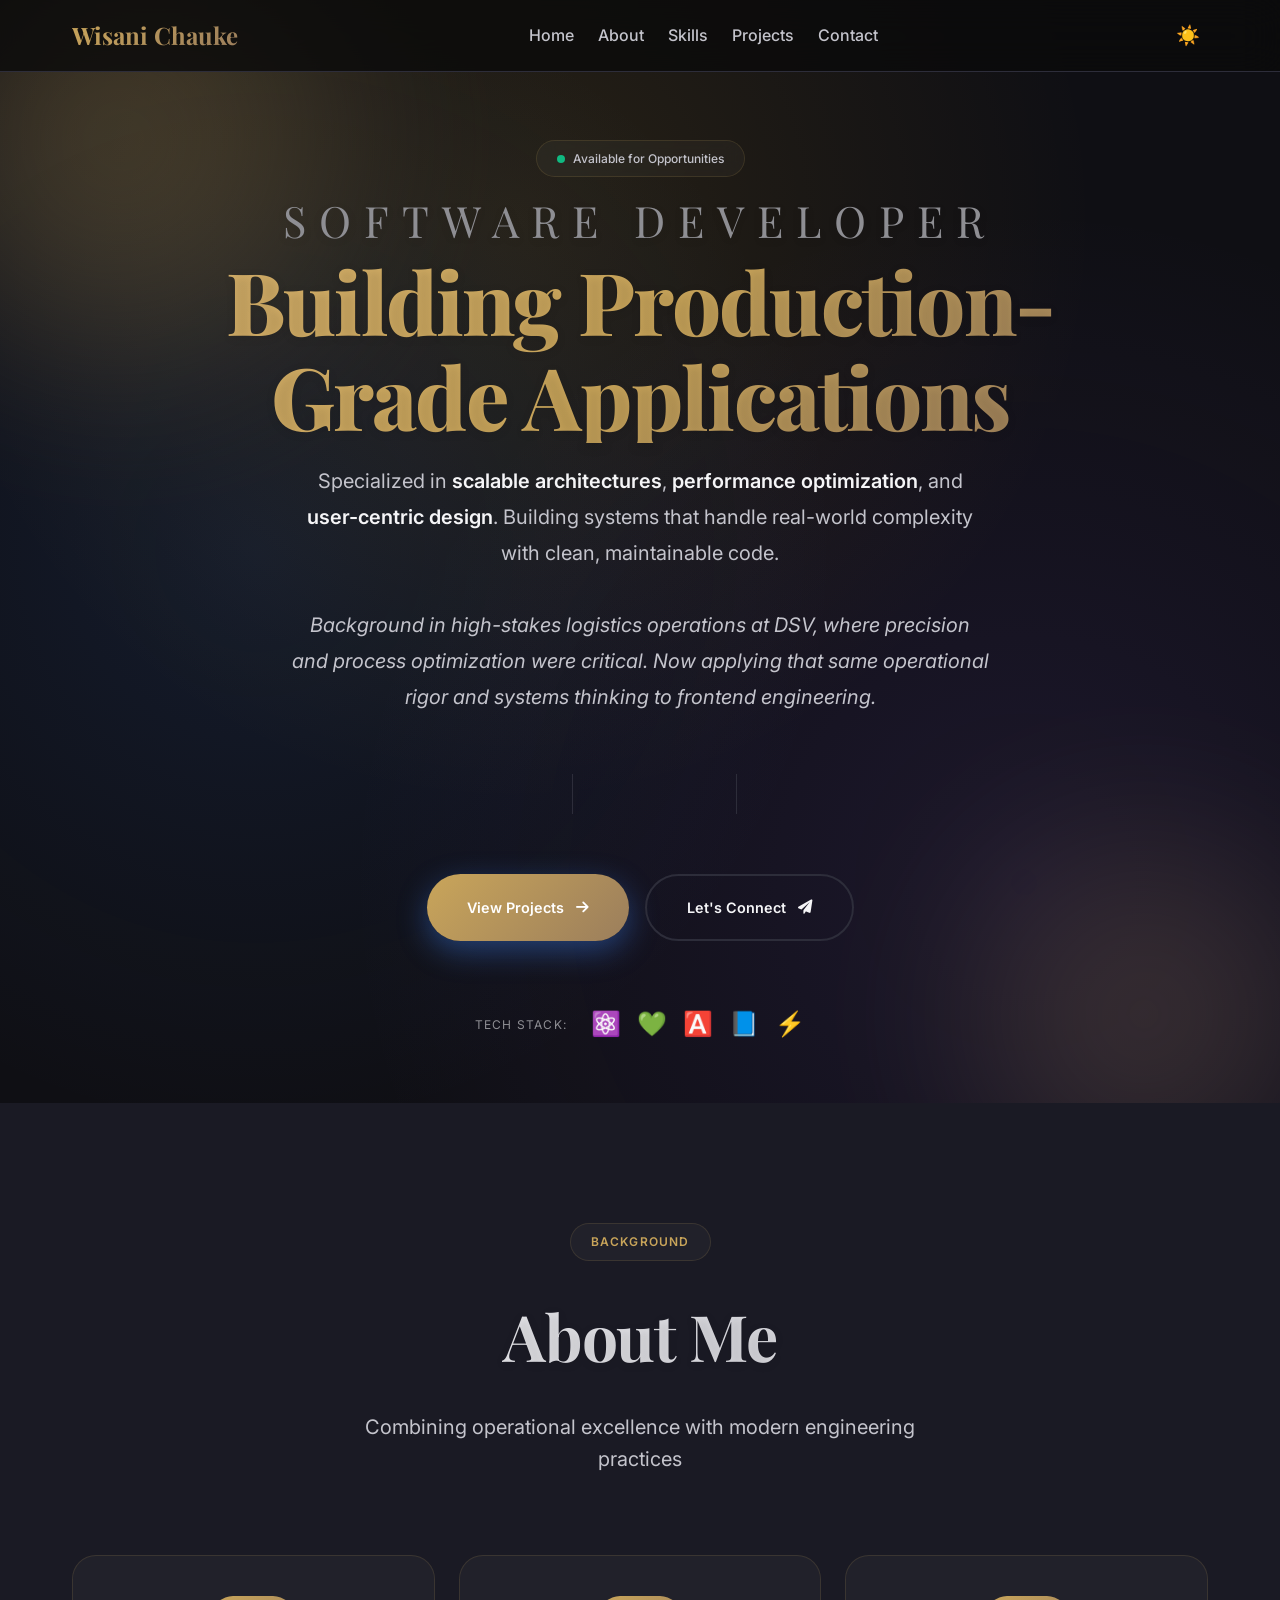
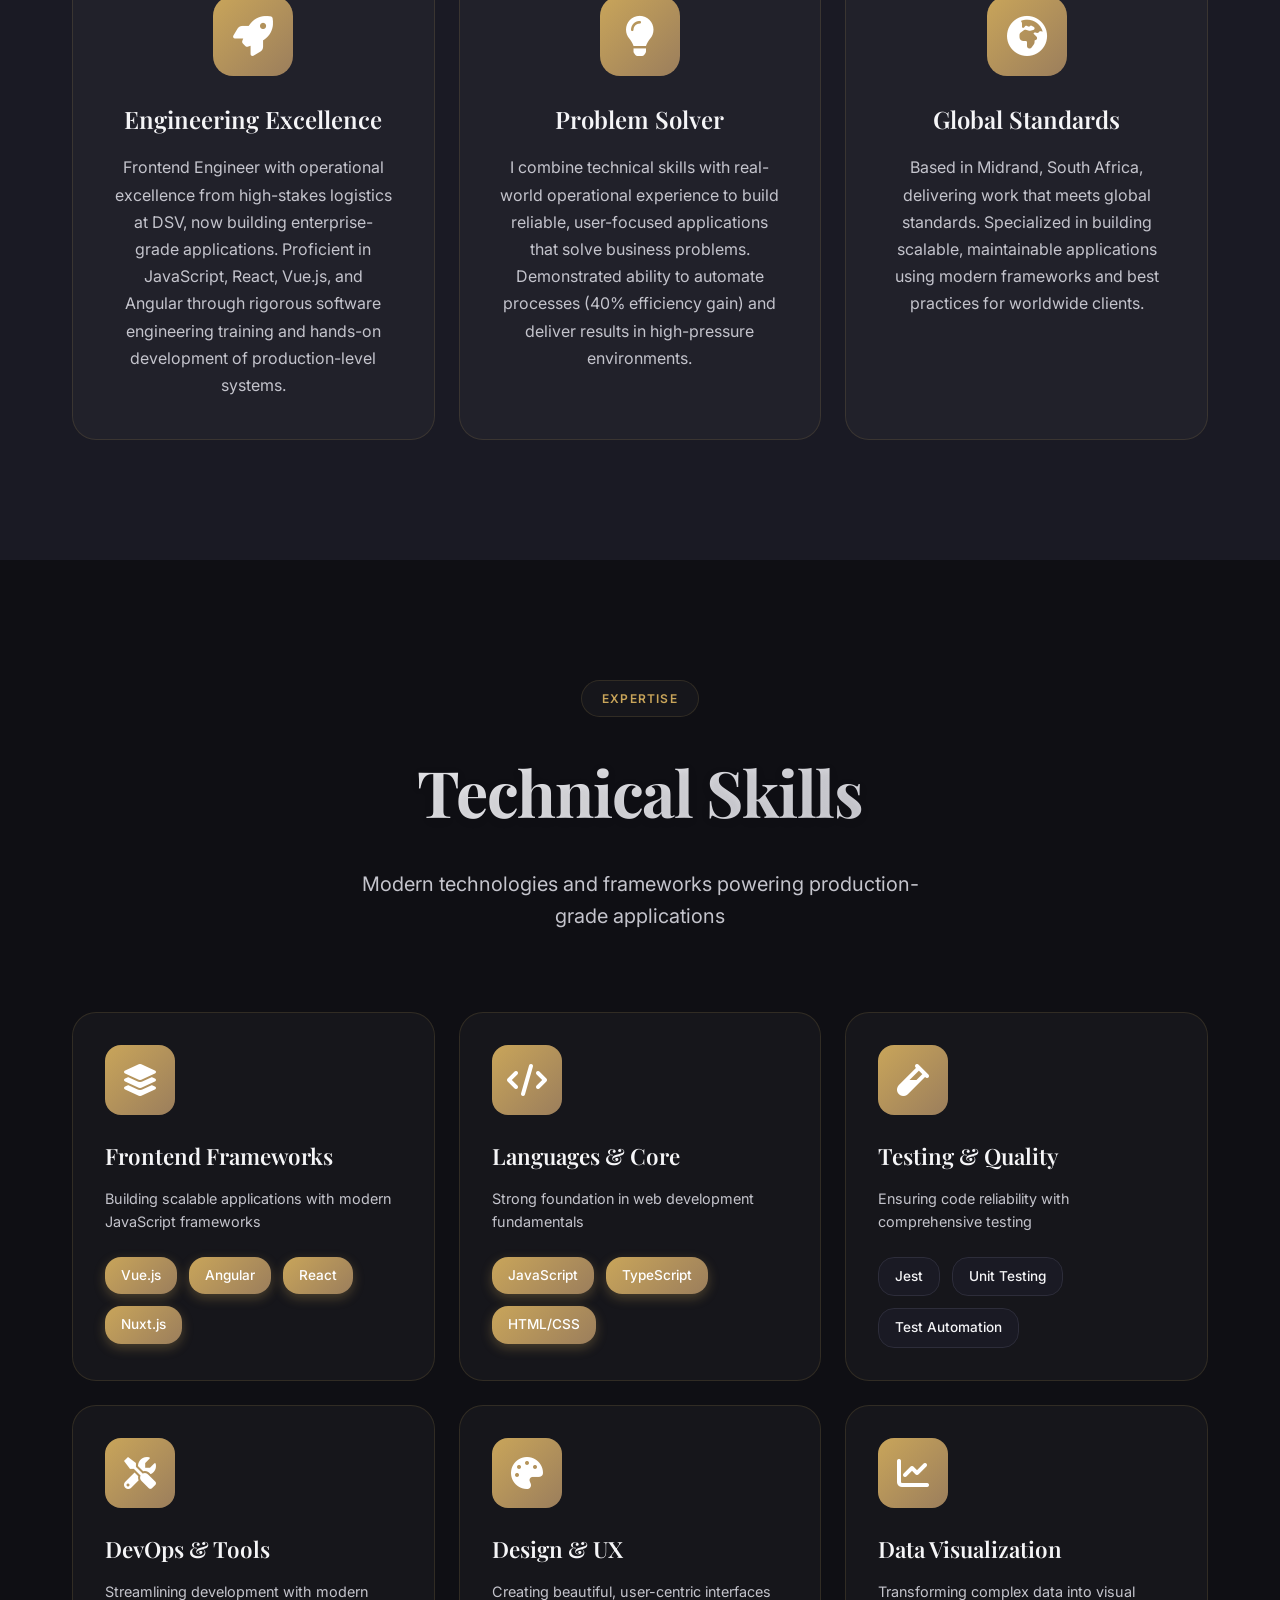
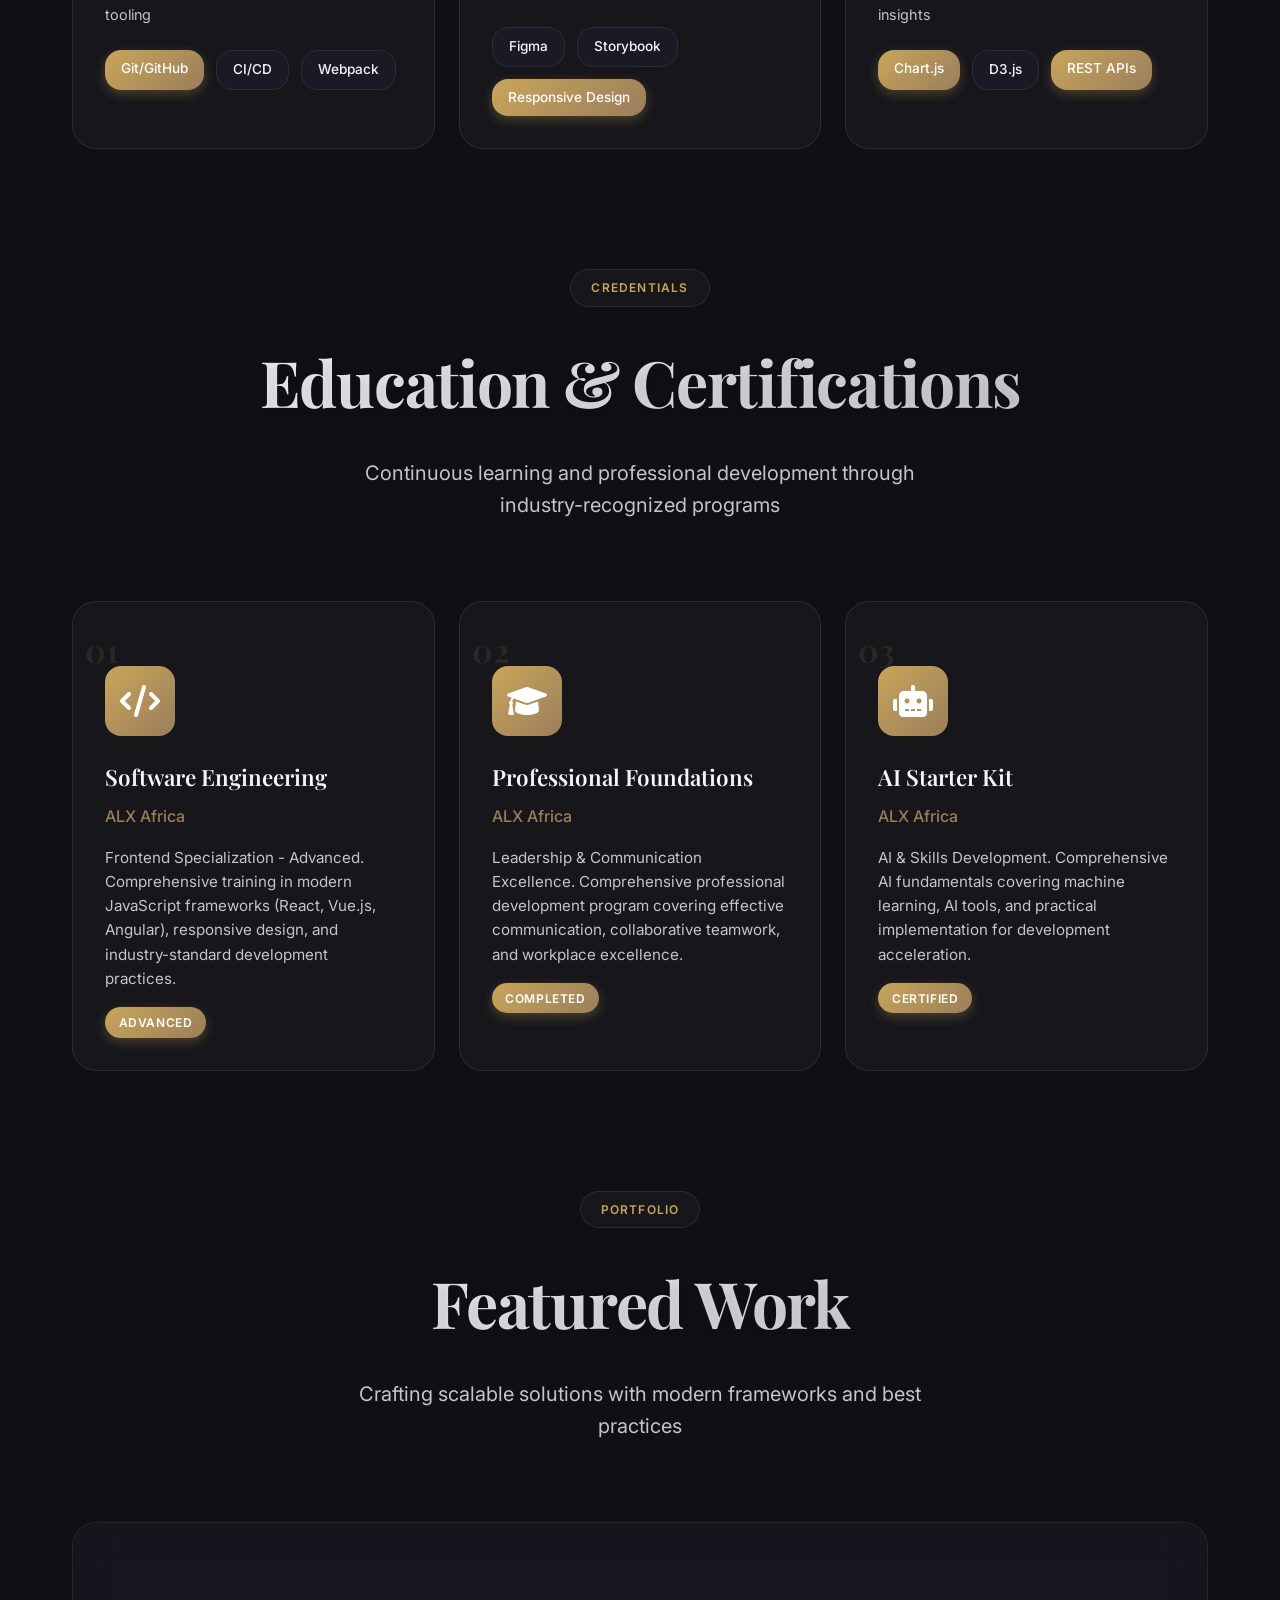
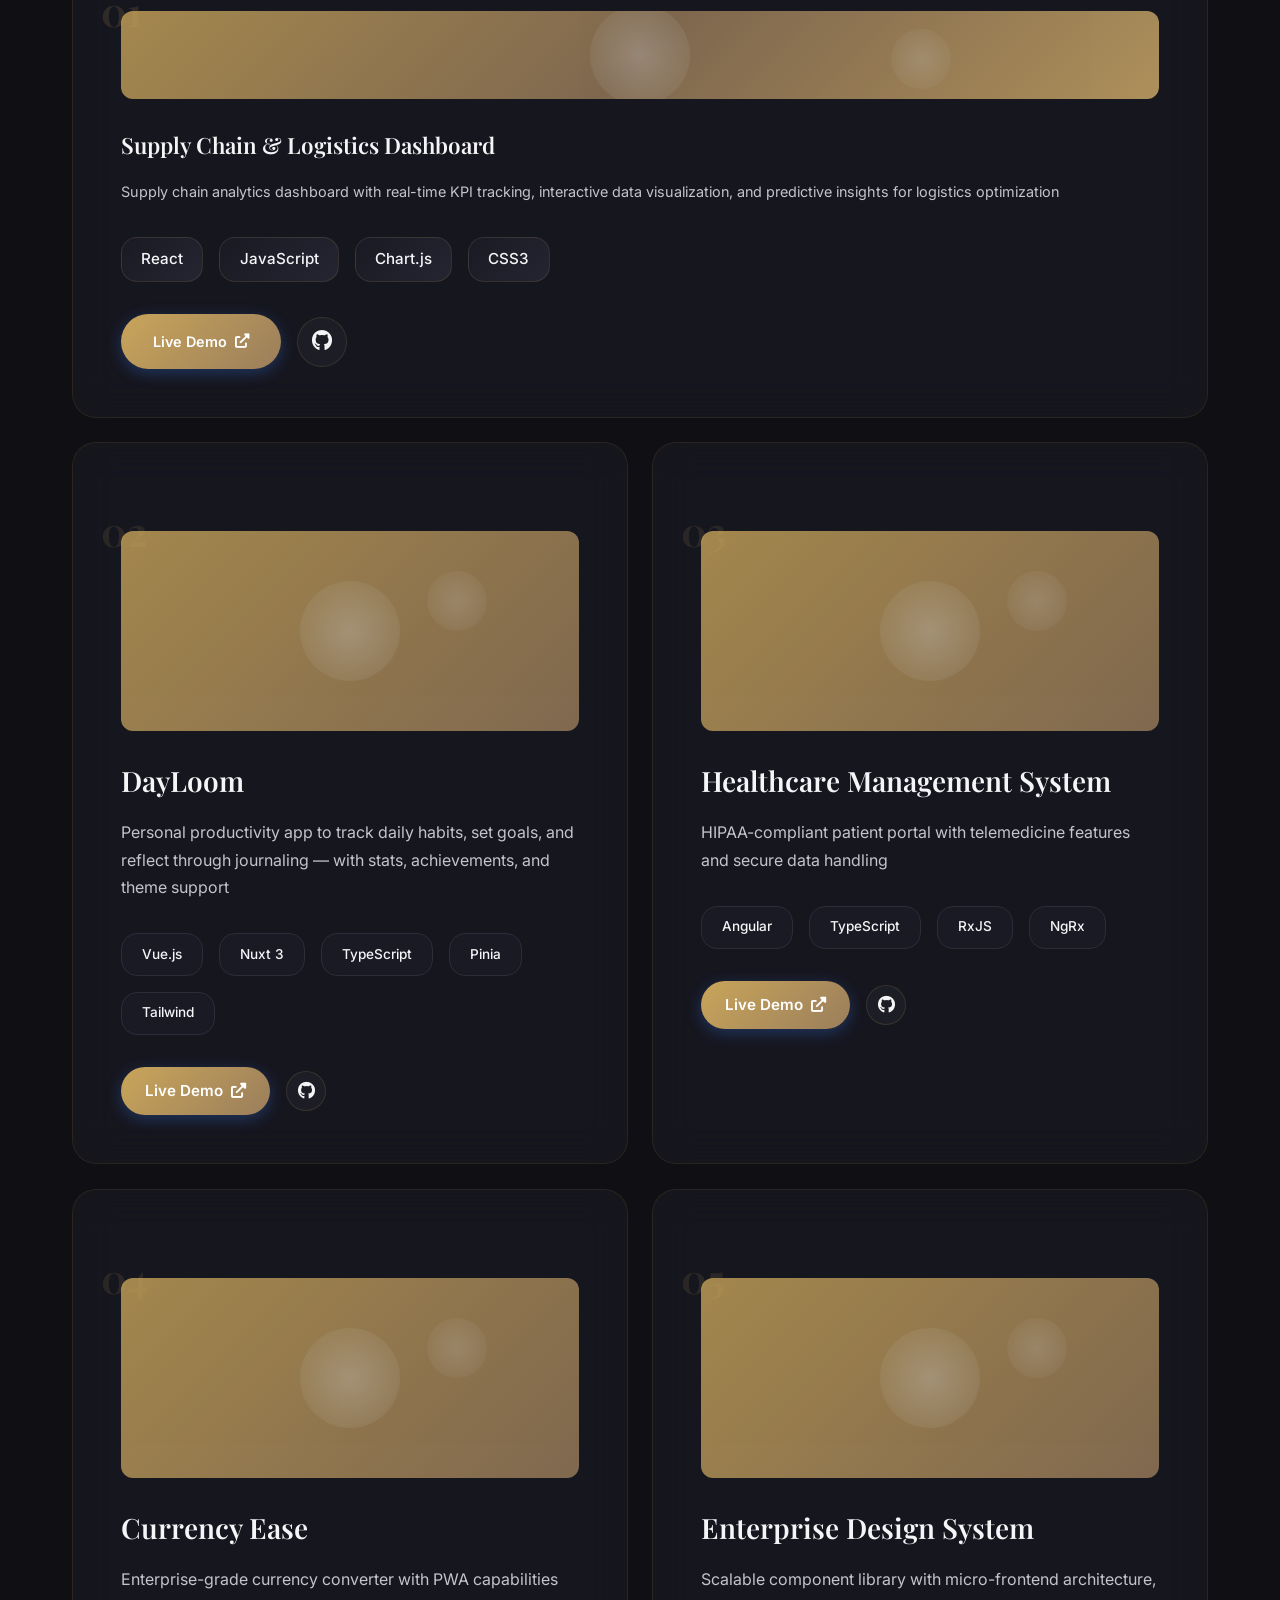
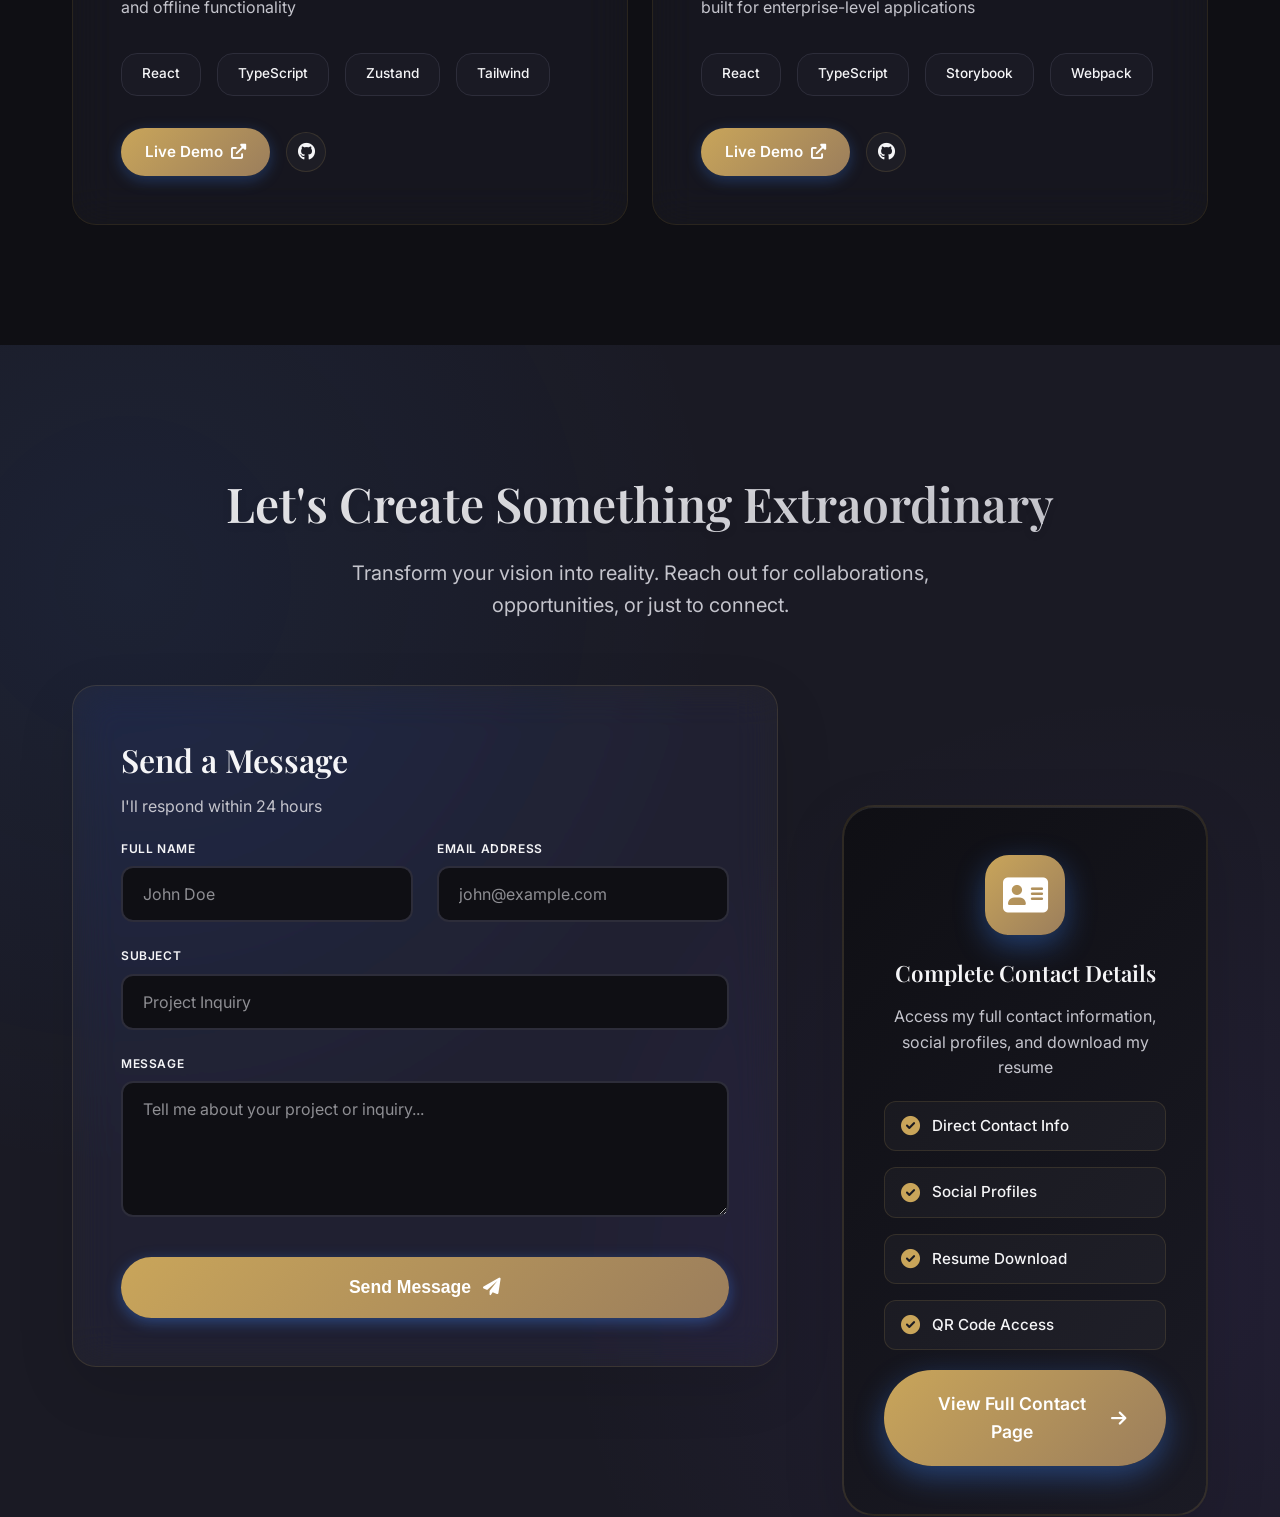
==== commit 4e760a46: "Replace Stratos AI with DayLoom" ====
--- a/index.html
+++ b/index.html
@@ -347,20 +347,21 @@
                         <div class="project-gradient"></div>
                     </div>
                     <div class="project-content-premium">
-                        <h3>AI-Powered SaaS Dashboard</h3>
-                        <p>Real-time analytics platform with ML integration and advanced data visualization</p>
+                        <h3>DayLoom</h3>
+                        <p>Personal productivity app to track daily habits, set goals, and reflect through journaling — with stats, achievements, and theme support</p>
                         <div class="project-tech-premium">
                             <span>Vue.js</span>
-                            <span>Nuxt.js</span>
-                            <span>Vuetify</span>
+                            <span>Nuxt 3</span>
+                            <span>TypeScript</span>
                             <span>Pinia</span>
+                            <span>Tailwind</span>
                         </div>
                         <div class="project-links-premium">
-                            <a href="https://stratosai.netlify.app/" target="_blank" rel="noopener noreferrer" class="project-link-btn">
+                            <a href="https://day-loom.vercel.app/" target="_blank" rel="noopener noreferrer" class="project-link-btn">
                                 <span>Live Demo</span>
                                 <i class="fas fa-external-link-alt"></i>
                             </a>
-                            <a href="https://github.com/okWiser/StratosAI-Command-Center" target="_blank" rel="noopener noreferrer" class="project-link-icon">
+                            <a href="https://github.com/WisaniOChauke/Dayloom" target="_blank" rel="noopener noreferrer" class="project-link-icon">
                                 <i class="fab fa-github"></i>
                             </a>
                         </div>
--- a/assets/css/style.css
+++ b/assets/css/style.css
@@ -503,6 +503,8 @@
 .about {
     padding: var(--section-padding);
     background: var(--bg-secondary);
+    margin-top: 0;
+    padding-top: 120px;
 }
 
 .about-content {
@@ -754,6 +756,16 @@
     outline: none;
     border-color: var(--accent-primary);
     box-shadow: 0 0 0 2px rgba(59, 130, 246, 0.2);
+}
+
+.form-group input:invalid:not(:placeholder-shown),
+.form-group textarea:invalid:not(:placeholder-shown) {
+    border-color: #ef4444;
+}
+
+.form-group input:valid:not(:placeholder-shown),
+.form-group textarea:valid:not(:placeholder-shown) {
+    border-color: #10b981;
 }
 
 .form-group input::placeholder,
@@ -1560,21 +1572,43 @@
     opacity: 1;
 }
 
-/* Scroll Animations */
+/* Enhanced Scroll Animations */
 .animate-in {
-    animation: fadeInUp 0.6s ease-out forwards;
-}
-
-@keyframes fadeInUp {
+    animation: smoothFadeInUp 0.8s cubic-bezier(0.4, 0, 0.2, 1) forwards;
+}
+
+@keyframes smoothFadeInUp {
     from {
         opacity: 0;
-        transform: translateY(30px);
+        transform: translateY(50px);
     }
     to {
         opacity: 1;
         transform: translateY(0);
     }
 }
+
+/* Stagger animation delays for sequential reveal */
+.project-card-premium:nth-child(1) { transition-delay: 0.1s; }
+.project-card-premium:nth-child(2) { transition-delay: 0.2s; }
+.project-card-premium:nth-child(3) { transition-delay: 0.3s; }
+.project-card-premium:nth-child(4) { transition-delay: 0.4s; }
+.project-card-premium:nth-child(5) { transition-delay: 0.5s; }
+
+.skill-card-premium:nth-child(1) { transition-delay: 0.1s; }
+.skill-card-premium:nth-child(2) { transition-delay: 0.15s; }
+.skill-card-premium:nth-child(3) { transition-delay: 0.2s; }
+.skill-card-premium:nth-child(4) { transition-delay: 0.25s; }
+.skill-card-premium:nth-child(5) { transition-delay: 0.3s; }
+.skill-card-premium:nth-child(6) { transition-delay: 0.35s; }
+
+.about-card-premium:nth-child(1) { transition-delay: 0.1s; }
+.about-card-premium:nth-child(2) { transition-delay: 0.2s; }
+.about-card-premium:nth-child(3) { transition-delay: 0.3s; }
+
+.education-card-premium:nth-child(1) { transition-delay: 0.1s; }
+.education-card-premium:nth-child(2) { transition-delay: 0.2s; }
+.education-card-premium:nth-child(3) { transition-delay: 0.3s; }
 
 /* Improved Project Card Hover */
 .project-card {
@@ -2083,13 +2117,14 @@
 
 /* Premium Hero Section */
 .hero {
-    min-height: 100vh;
-    display: flex;
-    align-items: center;
-    padding: 140px 0 100px;
+    min-height: auto;
+    display: flex;
+    align-items: center;
+    padding: 140px 0 60px;
     position: relative;
     overflow: hidden;
     background: var(--bg-primary);
+    margin-bottom: 0;
 }
 
 .hero-background-effects {
@@ -2146,6 +2181,7 @@
     max-width: 900px;
     margin: 0 auto;
     text-align: center;
+    padding-bottom: 0;
 }
 
 .hero-badge {
@@ -2317,6 +2353,15 @@
     justify-content: center;
     gap: 1.5rem;
     animation: fadeInUp 0.8s ease-out 1s both;
+    margin-bottom: 0;
+    padding-bottom: 0;
+}
+
+.hero-container {
+    position: relative;
+    z-index: 2;
+    padding-bottom: 0;
+    margin-bottom: 0;
 }
 
 .tech-label {
@@ -2391,7 +2436,7 @@
     background: var(--glass-bg);
     border: 1px solid var(--glass-border);
     border-radius: 24px;
-    padding: 2rem;
+    padding: 3rem;
     transition: all 0.5s cubic-bezier(0.4, 0, 0.2, 1);
     overflow: hidden;
 }
@@ -2399,17 +2444,72 @@
 .project-card-premium::before {
     content: '';
     position: absolute;
+    top: -2px;
+    left: -2px;
+    right: -2px;
+    bottom: -2px;
+    background: linear-gradient(45deg, var(--accent-primary), var(--accent-secondary), var(--accent-tertiary), var(--accent-primary));
+    background-size: 300% 300%;
+    border-radius: 24px;
+    z-index: -1;
+    opacity: 0;
+    transition: opacity 0.5s ease;
+    animation: borderGlow 4s ease infinite;
+}
+
+@keyframes borderGlow {
+    0%, 100% { background-position: 0% 50%; }
+    50% { background-position: 100% 50%; }
+}
+
+.project-card-premium:hover::before {
+    opacity: 0.25;
+}
+
+/* Silver Chrome Car Reveal Effect */
+.project-card-premium::after {
+    content: '';
+    position: absolute;
     top: 0;
+    left: -100%;
+    width: 100%;
+    height: 100%;
+    background: linear-gradient(
+        90deg,
+        transparent 0%,
+        rgba(192, 192, 192, 0.15) 25%,
+        rgba(230, 230, 230, 0.25) 50%,
+        rgba(192, 192, 192, 0.15) 75%,
+        transparent 100%
+    );
+    pointer-events: none;
+    z-index: 1;
+    transition: left 1.5s cubic-bezier(0.4, 0, 0.2, 1);
+}
+
+.project-card-premium:hover::after {
+    left: 100%;
+}
+
+/* Diagonal Chrome Effect for Project 1 */
+.project-card-premium:nth-child(1)::after {
+    background: linear-gradient(
+        135deg,
+        transparent 0%,
+        rgba(192, 192, 192, 0.15) 25%,
+        rgba(230, 230, 230, 0.25) 50%,
+        rgba(192, 192, 192, 0.15) 75%,
+        transparent 100%
+    );
+    transform: translateX(-100%) skewX(-15deg);
     left: 0;
-    right: 0;
-    height: 3px;
-    background: linear-gradient(90deg, var(--accent-primary), var(--accent-secondary), var(--accent-gold));
-    opacity: 0;
-    transition: opacity 0.3s ease;
-}
-
-.project-card-premium:hover::before {
-    opacity: 1;
+    width: 150%;
+    transition: transform 1.5s cubic-bezier(0.4, 0, 0.2, 1);
+}
+
+.project-card-premium:nth-child(1):hover::after {
+    transform: translateX(100%) skewX(-15deg);
+    left: auto;
 }
 
 .project-card-premium:hover {
@@ -2434,9 +2534,9 @@
 
 .project-image-premium {
     width: 100%;
-    height: 88px;
+    height: 200px;
     border-radius: 12px;
-    margin-bottom: 1.25rem;
+    margin-bottom: 2rem;
     position: relative;
     overflow: hidden;
 }
@@ -2446,26 +2546,54 @@
     height: 100%;
     background: linear-gradient(135deg, var(--accent-primary), var(--accent-secondary));
     opacity: 0.8;
-    transition: transform 0.5s ease;
+    transition: transform 0.5s ease, opacity 0.5s ease;
+    position: relative;
+}
+
+.project-gradient::before {
+    content: '';
+    position: absolute;
+    top: 50%;
+    left: 50%;
+    width: 100px;
+    height: 100px;
+    background: radial-gradient(circle, rgba(255,255,255,0.3), transparent);
+    border-radius: 50%;
+    transform: translate(-50%, -50%);
+    animation: float 6s ease-in-out infinite;
+}
+
+.project-gradient::after {
+    content: '';
+    position: absolute;
+    top: 20%;
+    right: 20%;
+    width: 60px;
+    height: 60px;
+    background: radial-gradient(circle, rgba(255,255,255,0.2), transparent);
+    border-radius: 50%;
+    animation: float 8s ease-in-out infinite reverse;
 }
 
 .project-card-premium:hover .project-gradient {
     transform: scale(1.1);
+    opacity: 1;
 }
 
 .project-content-premium h3 {
     font-family: var(--font-display);
-    font-size: 1.4rem;
+    font-size: 1.75rem;
     font-weight: 600;
     color: var(--text-primary);
-    margin-bottom: 1rem;
+    margin-bottom: 1.25rem;
+    line-height: 1.3;
 }
 
 .project-content-premium p {
-    font-size: 0.9rem;
+    font-size: 1rem;
     color: var(--text-secondary);
-    line-height: 1.5;
-    margin-bottom: 1.5rem;
+    line-height: 1.7;
+    margin-bottom: 2rem;
 }
 
 .project-status {
@@ -2485,19 +2613,40 @@
 .project-tech-premium {
     display: flex;
     flex-wrap: wrap;
-    gap: 0.75rem;
-    margin-bottom: 1.25rem;
+    gap: 1rem;
+    margin-bottom: 2rem;
 }
 
 .project-tech-premium span {
-    padding: 0.35rem 0.75rem;
+    padding: 0.6rem 1.25rem;
     background: var(--bg-secondary);
     border: 1px solid var(--border-color);
     border-radius: 16px;
-    font-size: 0.75rem;
+    font-size: 0.85rem;
     font-weight: 500;
     color: var(--text-primary);
     transition: all 0.3s ease;
+    position: relative;
+    overflow: hidden;
+}
+
+.project-tech-premium span::before {
+    content: '';
+    position: absolute;
+    top: 50%;
+    left: 50%;
+    width: 0;
+    height: 0;
+    background: radial-gradient(circle, var(--accent-primary), transparent);
+    transform: translate(-50%, -50%);
+    transition: width 0.4s ease, height 0.4s ease;
+    border-radius: 50%;
+    opacity: 0.3;
+}
+
+.project-tech-premium span:hover::before {
+    width: 200px;
+    height: 200px;
 }
 
 .project-tech-premium span:hover {
@@ -2626,23 +2775,19 @@
 
 /* Elegant Scroll Reveal */
 .project-card-premium,
-.skill-category,
-.education-item {
-    opacity: 0;
-    transform: translateY(30px);
-    animation: revealElement 0.8s ease-out forwards;
-}
-
-.project-card-premium:nth-child(1) { animation-delay: 0.1s; }
-.project-card-premium:nth-child(2) { animation-delay: 0.2s; }
-.project-card-premium:nth-child(3) { animation-delay: 0.3s; }
-.project-card-premium:nth-child(4) { animation-delay: 0.4s; }
-
-@keyframes revealElement {
-    to {
-        opacity: 1;
-        transform: translateY(0);
-    }
+.skill-card-premium,
+.education-card-premium,
+.about-card-premium {
+    transition: opacity 0.8s cubic-bezier(0.4, 0, 0.2, 1), 
+                transform 0.8s cubic-bezier(0.4, 0, 0.2, 1);
+}
+
+/* Remove old animation-based reveals */
+.project-card-premium,
+.skill-card-premium {
+    opacity: 1;
+    transform: translateY(0);
+    animation: none;
 }
 
 /* Premium Button Ripple Effect */
@@ -3262,49 +3407,7 @@
     width: 100%;
 }
 
-/* Shine Effect on ALL Project Cards */
-.project-card-premium::after {
-    content: '';
-    position: absolute;
-    top: -50%;
-    left: -50%;
-    width: 200%;
-    height: 200%;
-    background: linear-gradient(
-        90deg,
-        transparent 0%,
-        transparent 40%,
-        rgba(255, 255, 255, 0.08) 50%,
-        transparent 60%,
-        transparent 100%
-    );
-    transform: translateX(-100%) skewX(-15deg);
-    opacity: 0;
-    pointer-events: none;
-    z-index: 1;
-    transition: opacity 0.3s ease;
-}
-
-.project-card-premium:hover::after {
-    animation: luxuryShine 4s cubic-bezier(0.25, 0.46, 0.45, 0.94) forwards;
-}
-
-@keyframes luxuryShine {
-    0% {
-        transform: translateX(-100%) skewX(-15deg);
-        opacity: 0;
-    }
-    10% {
-        opacity: 1;
-    }
-    90% {
-        opacity: 1;
-    }
-    100% {
-        transform: translateX(200%) skewX(-15deg);
-        opacity: 0;
-    }
-}
+
 
 /* Gradient Border Animation on Featured Card */
 .project-card-premium.featured::before {
@@ -3330,7 +3433,7 @@
 }
 
 .project-card-premium.featured:hover::before {
-    opacity: 0.5;
+    opacity: 0.2;
 }
 
 @keyframes gradientShift {
